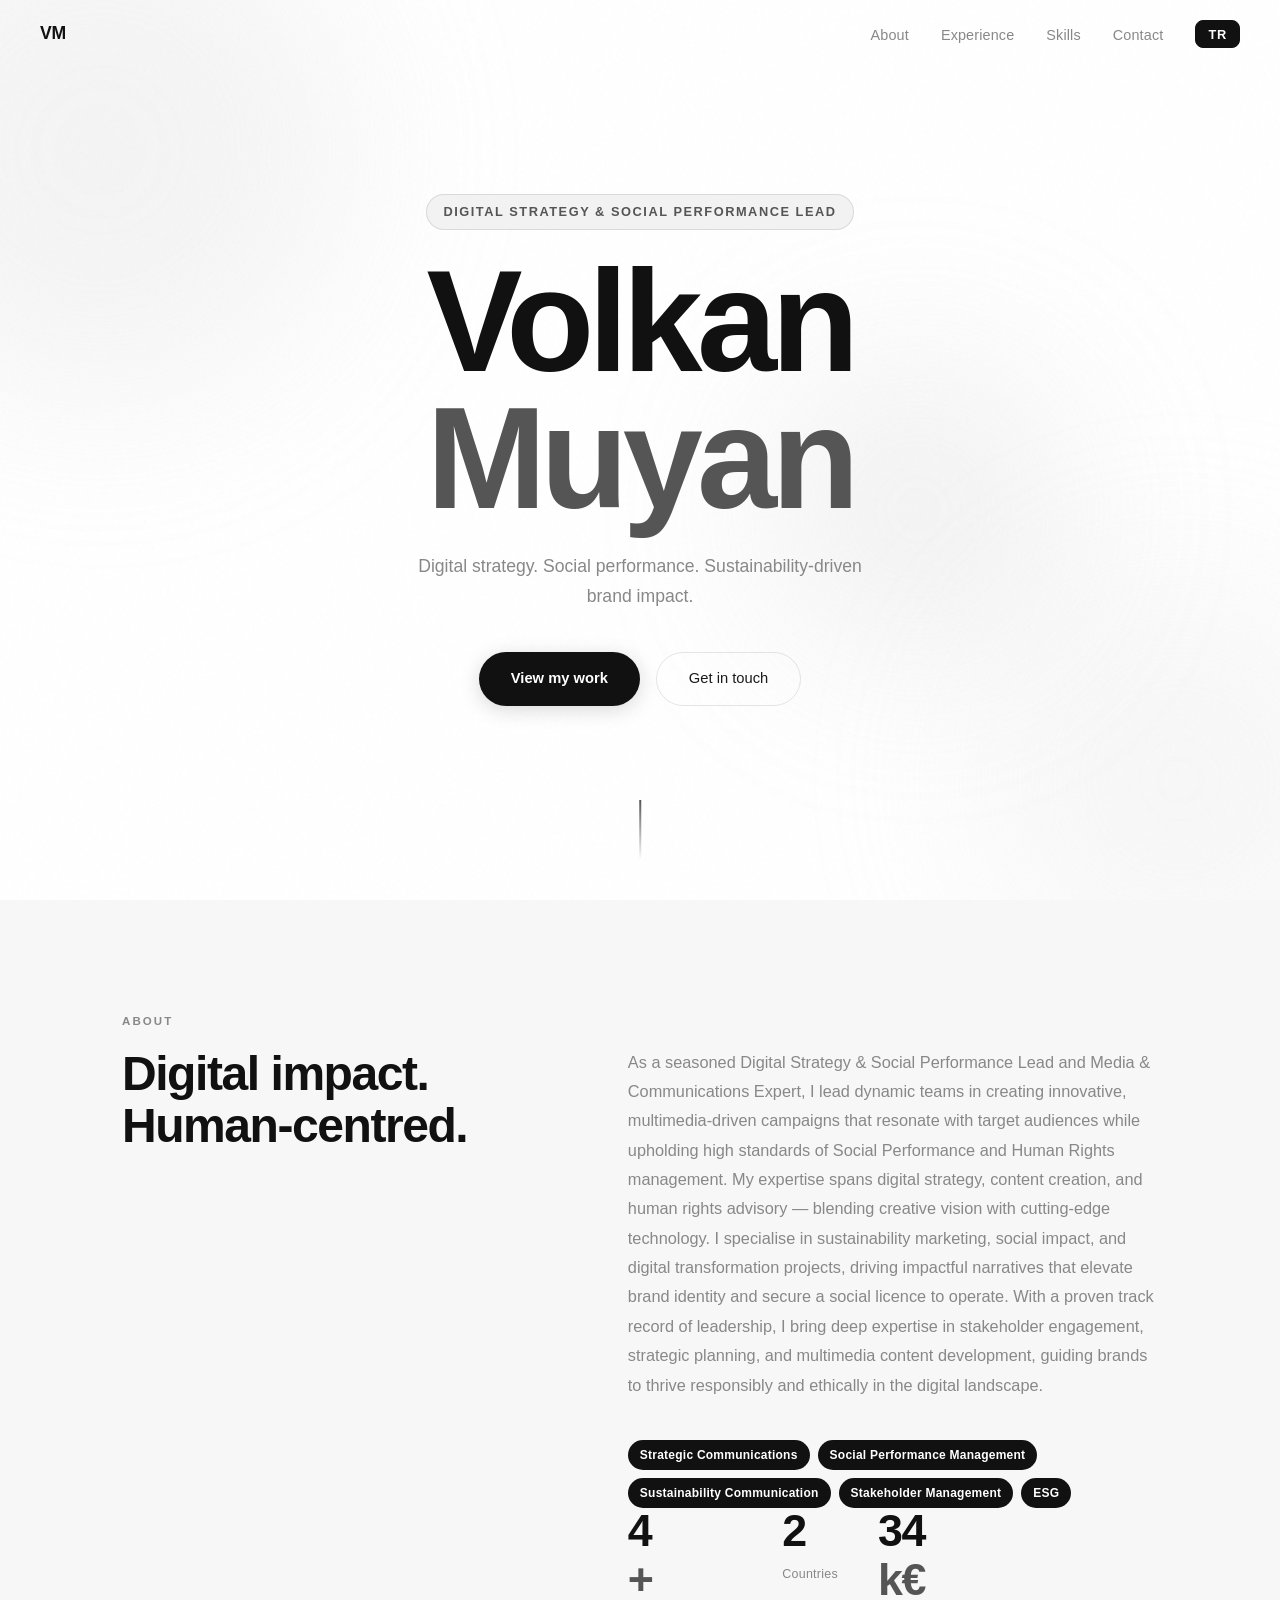
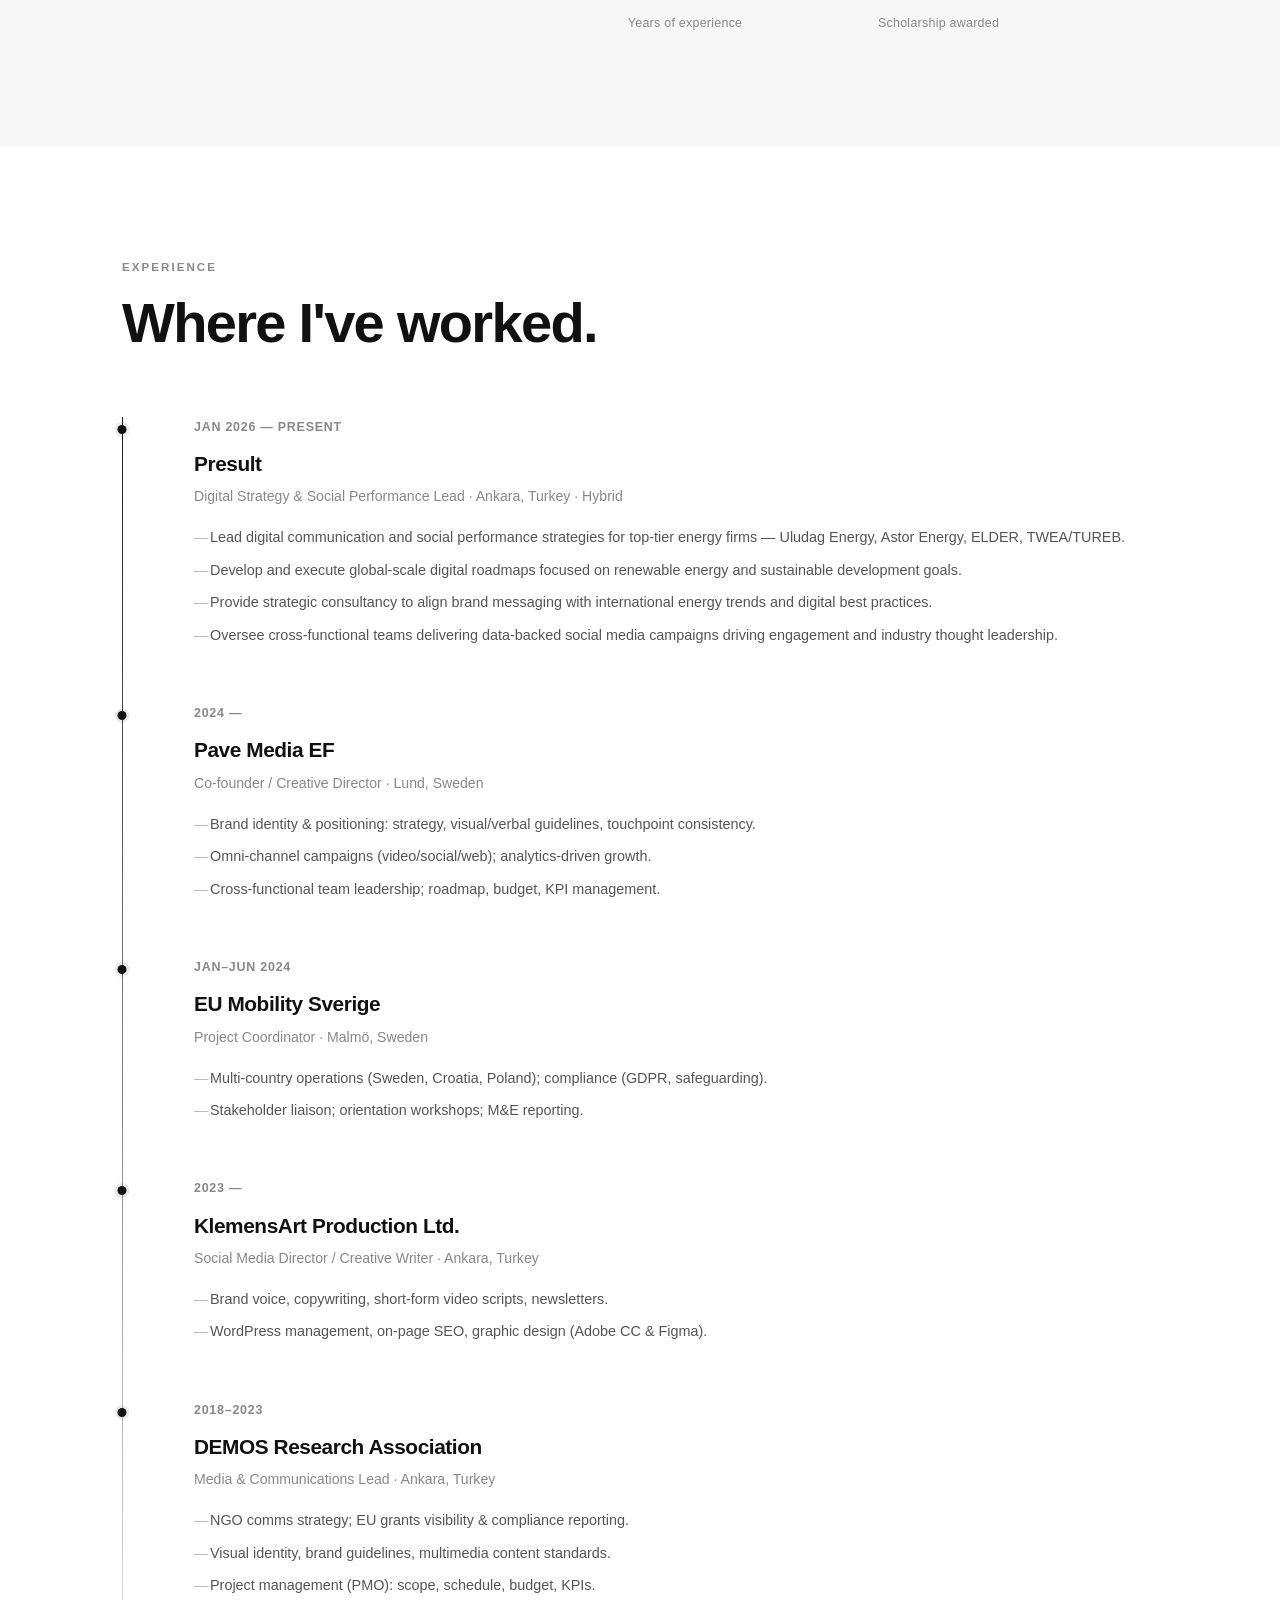
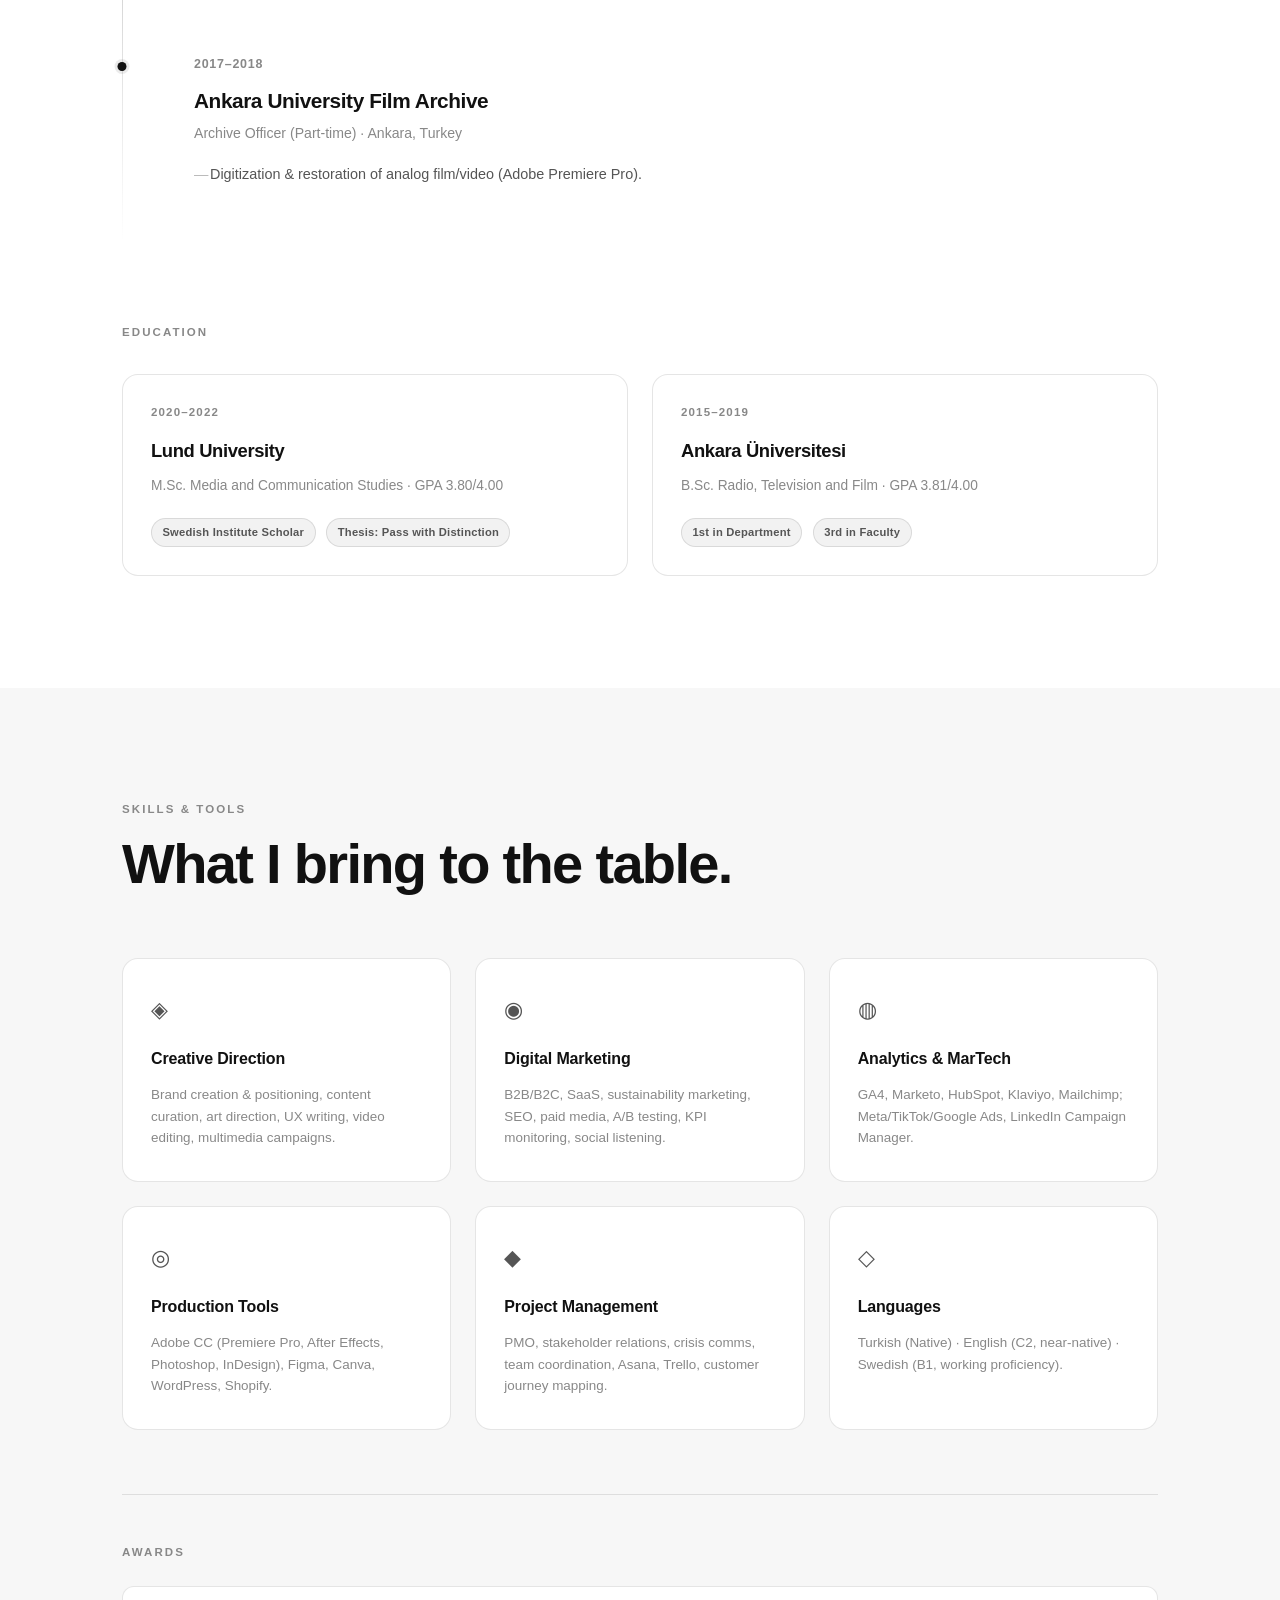
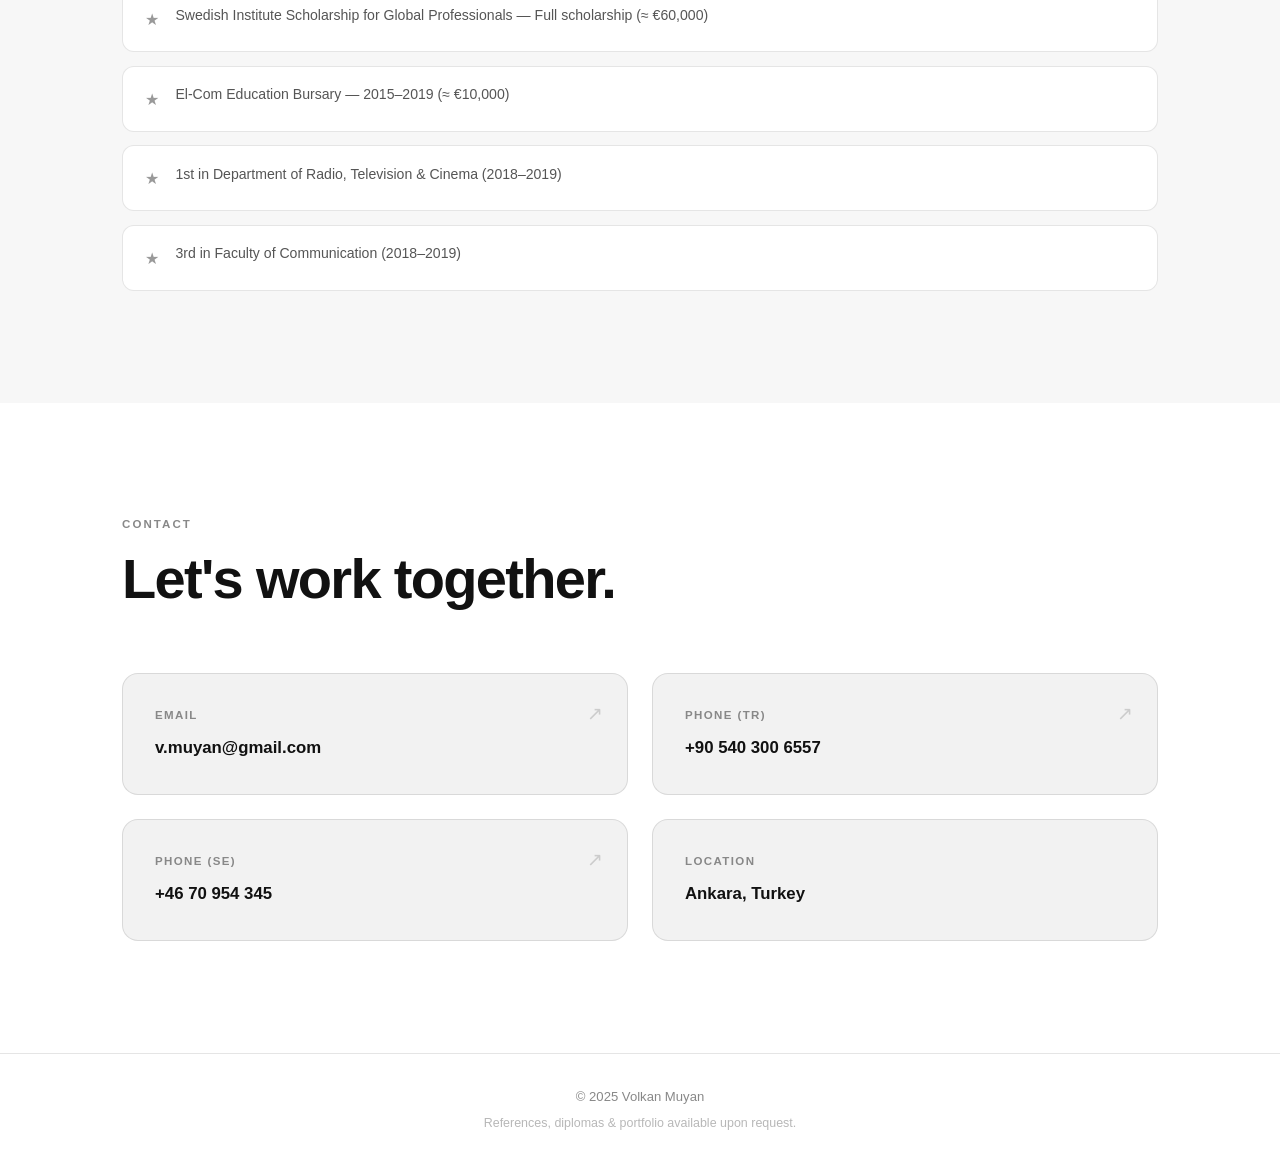
==== index.html @ 416d2aa0 "Initial portfolio" ====
<!DOCTYPE html>
<html lang="en">
<head>
  <meta charset="UTF-8" />
  <meta name="viewport" content="width=device-width, initial-scale=1.0" />
  <title>Volkan Muyan — Digital Strategy & Social Performance Lead</title>
  <link rel="stylesheet" href="style.css" />
</head>
<body>

  <!-- NAV -->
  <nav id="navbar">
    <div class="nav-inner">
      <span class="nav-logo">VM</span>
      <ul class="nav-links">
        <li><a href="#about"   data-en="About"      data-tr="Hakkımda">About</a></li>
        <li><a href="#experience" data-en="Experience" data-tr="Deneyim">Experience</a></li>
        <li><a href="#skills"  data-en="Skills"     data-tr="Yetenekler">Skills</a></li>
        <li><a href="#contact" data-en="Contact"    data-tr="İletişim">Contact</a></li>
      </ul>
      <button class="lang-toggle" id="langToggle">TR</button>
    </div>
  </nav>

  <!-- HERO -->
  <section id="hero">
    <div class="noise"></div>
    <div class="hero-content">
      <p class="hero-tag reveal" data-en="Digital Strategy & Social Performance Lead" data-tr="Dijital Strateji & Sosyal Performans Lideri">Digital Strategy & Social Performance Lead</p>
      <h1 class="hero-name reveal delay-1">Volkan<br /><span>Muyan</span></h1>
      <p class="hero-desc reveal delay-2"
        data-en="Digital strategy. Social performance. Sustainability-driven brand impact."
        data-tr="Dijital strateji. Sosyal performans. Sürdürülebilirlik odaklı marka etkisi.">
        Digital strategy. Social performance. Sustainability-driven brand impact.
      </p>
      <div class="hero-cta reveal delay-3">
        <a href="#experience" class="btn-primary" data-en="View my work" data-tr="Çalışmalarım">View my work</a>
        <a href="#contact" class="btn-ghost" data-en="Get in touch" data-tr="İletişime geç">Get in touch</a>
      </div>
    </div>
    <div class="hero-scroll">
      <span></span>
    </div>
    <div class="orb orb-1"></div>
    <div class="orb orb-2"></div>
    <div class="orb orb-3"></div>
  </section>

  <!-- ABOUT -->
  <section id="about">
    <div class="container">
      <div class="section-label reveal" data-en="About" data-tr="Hakkımda">About</div>
      <div class="about-grid">
        <div class="about-text reveal delay-1">
          <h2 data-en="Digital impact.<br/>Human-centred." data-tr="Dijital etki.<br/>İnsan odaklı.">
            Digital impact.<br/>Human-centred.
          </h2>
        </div>
        <div class="about-body reveal delay-2">
          <p data-en="As a seasoned Digital Strategy & Social Performance Lead and Media & Communications Expert, I lead dynamic teams in creating innovative, multimedia-driven campaigns that resonate with target audiences while upholding high standards of Social Performance and Human Rights management. My expertise spans digital strategy, content creation, and human rights advisory — blending creative vision with cutting-edge technology. I specialise in sustainability marketing, social impact, and digital transformation projects, driving impactful narratives that elevate brand identity and secure a social licence to operate. With a proven track record of leadership, I bring deep expertise in stakeholder engagement, strategic planning, and multimedia content development, guiding brands to thrive responsibly and ethically in the digital landscape."
             data-tr="Deneyimli bir Dijital Strateji & Sosyal Performans Lideri ve Medya & İletişim Uzmanı olarak, hedef kitlelerde yankı uyandıran, Sosyal Performans ve İnsan Hakları yönetiminde yüksek standartları gözeten yenilikçi multimedya kampanyaları oluşturmak için dinamik ekiplere liderlik ediyorum. Uzmanlığım; dijital strateji, içerik üretimi ve insan hakları danışmanlığını kapsıyor — yaratıcı vizyonu ileri teknolojiyle harmanlıyorum. Sürdürülebilirlik pazarlaması, sosyal etki ve dijital dönüşüm projelerinde uzmanlaşarak marka kimliğini yükselten ve sosyal lisansı güvence altına alan etkili anlatılar kuruyorum.">
            As a seasoned Digital Strategy & Social Performance Lead and Media & Communications Expert, I lead dynamic teams in creating innovative, multimedia-driven campaigns that resonate with target audiences while upholding high standards of Social Performance and Human Rights management. My expertise spans digital strategy, content creation, and human rights advisory — blending creative vision with cutting-edge technology. I specialise in sustainability marketing, social impact, and digital transformation projects, driving impactful narratives that elevate brand identity and secure a social licence to operate. With a proven track record of leadership, I bring deep expertise in stakeholder engagement, strategic planning, and multimedia content development, guiding brands to thrive responsibly and ethically in the digital landscape.
          </p>
          <div class="top-skills reveal">
            <span class="skill-tag" data-en="Strategic Communications" data-tr="Stratejik İletişim">Strategic Communications</span>
            <span class="skill-tag" data-en="Social Performance Management" data-tr="Sosyal Performans Yönetimi">Social Performance Management</span>
            <span class="skill-tag" data-en="Sustainability Communication" data-tr="Sürdürülebilirlik İletişimi">Sustainability Communication</span>
            <span class="skill-tag" data-en="Stakeholder Management" data-tr="Paydaş Yönetimi">Stakeholder Management</span>
            <span class="skill-tag">ESG</span>
          </div>
          <div class="about-stats">
            <div class="stat">
              <span class="stat-num" data-target="8">0</span><span>+</span>
              <p data-en="Years of experience" data-tr="Yıl deneyim">Years of experience</p>
            </div>
            <div class="stat">
              <span class="stat-num" data-target="4">0</span>
              <p data-en="Countries" data-tr="Ülke">Countries</p>
            </div>
            <div class="stat">
              <span class="stat-num" data-target="60">0</span><span>k€</span>
              <p data-en="Scholarship awarded" data-tr="Burs kazanıldı">Scholarship awarded</p>
            </div>
          </div>
        </div>
      </div>
    </div>
  </section>

  <!-- EXPERIENCE -->
  <section id="experience">
    <div class="container">
      <div class="section-label reveal" data-en="Experience" data-tr="Deneyim">Experience</div>
      <h2 class="section-title reveal delay-1" data-en="Where I've worked." data-tr="Çalıştığım yerler.">Where I've worked.</h2>

      <div class="timeline">

        <div class="timeline-item reveal">
          <div class="timeline-dot"></div>
          <div class="timeline-date" data-en="Jan 2026 — Present" data-tr="Oca 2026 — Günümüz">Jan 2026 — Present</div>
          <div class="timeline-body">
            <h3>Presult</h3>
            <p class="role" data-en="Digital Strategy & Social Performance Lead · Ankara, Turkey · Hybrid" data-tr="Dijital Strateji & Sosyal Performans Lideri · Ankara, Türkiye · Hibrit">Digital Strategy & Social Performance Lead · Ankara, Turkey · Hybrid</p>
            <ul>
              <li data-en="Lead digital communication and social performance strategies for top-tier energy firms — Uludag Energy, Astor Energy, ELDER, TWEA/TUREB." data-tr="Uludag Energy, Astor Energy, ELDER, TWEA/TUREB gibi önde gelen enerji firmalarına dijital iletişim ve sosyal performans stratejileri liderliği.">Lead digital communication and social performance strategies for top-tier energy firms — Uludag Energy, Astor Energy, ELDER, TWEA/TUREB.</li>
              <li data-en="Develop and execute global-scale digital roadmaps focused on renewable energy and sustainable development goals." data-tr="Yenilenebilir enerji ve sürdürülebilir kalkınma hedeflerine odaklanan küresel ölçekli dijital yol haritaları geliştirme ve uygulama.">Develop and execute global-scale digital roadmaps focused on renewable energy and sustainable development goals.</li>
              <li data-en="Provide strategic consultancy to align brand messaging with international energy trends and digital best practices." data-tr="Marka mesajlarını uluslararası enerji trendleri ve dijital en iyi uygulamalarla uyumlu hale getirme konusunda stratejik danışmanlık.">Provide strategic consultancy to align brand messaging with international energy trends and digital best practices.</li>
              <li data-en="Oversee cross-functional teams delivering data-backed social media campaigns driving engagement and industry thought leadership." data-tr="Etkileşimi ve sektör düşünce liderliğini artıran veriye dayalı sosyal medya kampanyaları sunan çok disiplinli ekipleri yönetme.">Oversee cross-functional teams delivering data-backed social media campaigns driving engagement and industry thought leadership.</li>
            </ul>
          </div>
        </div>

        <div class="timeline-item reveal delay-1">
          <div class="timeline-dot"></div>
          <div class="timeline-date">2024 —</div>
          <div class="timeline-body">
            <h3>Pave Media EF</h3>
            <p class="role" data-en="Co-founder / Creative Director · Lund, Sweden" data-tr="Kurucu Ortak / Kreatif Direktör · Lund, İsveç">Co-founder / Creative Director · Lund, Sweden</p>
            <ul>
              <li data-en="Brand identity & positioning: strategy, visual/verbal guidelines, touchpoint consistency." data-tr="Marka kimliği ve konumlandırma: strateji, görsel/sözel kılavuzlar, tutarlılık.">Brand identity & positioning: strategy, visual/verbal guidelines, touchpoint consistency.</li>
              <li data-en="Omni-channel campaigns (video/social/web); analytics-driven growth." data-tr="Çok kanallı kampanyalar (video/sosyal/web); analitiğe dayalı büyüme.">Omni-channel campaigns (video/social/web); analytics-driven growth.</li>
              <li data-en="Cross-functional team leadership; roadmap, budget, KPI management." data-tr="Çok disiplinli ekip liderliği; yol haritası, bütçe, KPI yönetimi.">Cross-functional team leadership; roadmap, budget, KPI management.</li>
            </ul>
          </div>
        </div>

        <div class="timeline-item reveal delay-1">
          <div class="timeline-dot"></div>
          <div class="timeline-date">Jan–Jun 2024</div>
          <div class="timeline-body">
            <h3>EU Mobility Sverige</h3>
            <p class="role" data-en="Project Coordinator · Malmö, Sweden" data-tr="Proje Koordinatörü · Malmö, İsveç">Project Coordinator · Malmö, Sweden</p>
            <ul>
              <li data-en="Multi-country operations (Sweden, Croatia, Poland); compliance (GDPR, safeguarding)." data-tr="Çok ülkeli operasyonlar (İsveç, Hırvatistan, Polonya); GDPR uyumu.">Multi-country operations (Sweden, Croatia, Poland); compliance (GDPR, safeguarding).</li>
              <li data-en="Stakeholder liaison; orientation workshops; M&E reporting." data-tr="Paydaş koordinasyonu; oryantasyon atölyeleri; izleme & değerlendirme raporlaması.">Stakeholder liaison; orientation workshops; M&E reporting.</li>
            </ul>
          </div>
        </div>

        <div class="timeline-item reveal delay-2">
          <div class="timeline-dot"></div>
          <div class="timeline-date">2023 —</div>
          <div class="timeline-body">
            <h3>KlemensArt Production Ltd.</h3>
            <p class="role" data-en="Social Media Director / Creative Writer · Ankara, Turkey" data-tr="Sosyal Medya Direktörü / Kreatif Yazar · Ankara, Türkiye">Social Media Director / Creative Writer · Ankara, Turkey</p>
            <ul>
              <li data-en="Brand voice, copywriting, short-form video scripts, newsletters." data-tr="Marka sesi, metin yazarlığı, kısa video senaryoları, bültenler.">Brand voice, copywriting, short-form video scripts, newsletters.</li>
              <li data-en="WordPress management, on-page SEO, graphic design (Adobe CC & Figma)." data-tr="WordPress yönetimi, sayfa içi SEO, grafik tasarım (Adobe CC & Figma).">WordPress management, on-page SEO, graphic design (Adobe CC & Figma).</li>
            </ul>
          </div>
        </div>

        <div class="timeline-item reveal delay-3">
          <div class="timeline-dot"></div>
          <div class="timeline-date">2018–2023</div>
          <div class="timeline-body">
            <h3>DEMOS Research Association</h3>
            <p class="role" data-en="Media & Communications Lead · Ankara, Turkey" data-tr="Medya & İletişim Sorumlusu · Ankara, Türkiye">Media & Communications Lead · Ankara, Turkey</p>
            <ul>
              <li data-en="NGO comms strategy; EU grants visibility & compliance reporting." data-tr="STK iletişim stratejisi; AB hibeleri görünürlüğü ve uyum raporlaması.">NGO comms strategy; EU grants visibility & compliance reporting.</li>
              <li data-en="Visual identity, brand guidelines, multimedia content standards." data-tr="Görsel kimlik, marka kılavuzları, multimedya içerik standartları.">Visual identity, brand guidelines, multimedia content standards.</li>
              <li data-en="Project management (PMO): scope, schedule, budget, KPIs." data-tr="Proje yönetimi (PMO): kapsam, takvim, bütçe, KPI'lar.">Project management (PMO): scope, schedule, budget, KPIs.</li>
            </ul>
          </div>
        </div>

        <div class="timeline-item reveal delay-4">
          <div class="timeline-dot"></div>
          <div class="timeline-date">2017–2018</div>
          <div class="timeline-body">
            <h3>Ankara University Film Archive</h3>
            <p class="role" data-en="Archive Officer (Part-time) · Ankara, Turkey" data-tr="Arşiv Görevlisi (Yarı zamanlı) · Ankara, Türkiye">Archive Officer (Part-time) · Ankara, Turkey</p>
            <ul>
              <li data-en="Digitization & restoration of analog film/video (Adobe Premiere Pro)." data-tr="Analog film/video dijitalleştirme ve restorasyon (Adobe Premiere Pro).">Digitization & restoration of analog film/video (Adobe Premiere Pro).</li>
            </ul>
          </div>
        </div>

      </div>

      <!-- Education inline -->
      <div class="edu-grid">
        <div class="section-label reveal" style="margin-bottom:2rem;" data-en="Education" data-tr="Eğitim">Education</div>
        <div class="edu-cards">
          <div class="edu-card reveal">
            <span class="edu-year">2020–2022</span>
            <h3>Lund University</h3>
            <p data-en="M.Sc. Media and Communication Studies · GPA 3.80/4.00" data-tr="Y.L. Medya ve İletişim Çalışmaları · GPA 3.80/4.00">M.Sc. Media and Communication Studies · GPA 3.80/4.00</p>
            <span class="badge" data-en="Swedish Institute Scholar" data-tr="İsveç Enstitüsü Bursiyer">Swedish Institute Scholar</span>
            <span class="badge" data-en="Thesis: Pass with Distinction" data-tr="Tez: Pekiyi">Thesis: Pass with Distinction</span>
          </div>
          <div class="edu-card reveal delay-1">
            <span class="edu-year">2015–2019</span>
            <h3>Ankara Üniversitesi</h3>
            <p data-en="B.Sc. Radio, Television and Film · GPA 3.81/4.00" data-tr="L. Radyo, Televizyon ve Sinema · GPA 3.81/4.00">B.Sc. Radio, Television and Film · GPA 3.81/4.00</p>
            <span class="badge" data-en="1st in Department" data-tr="Bölüm Birincisi">1st in Department</span>
            <span class="badge" data-en="3rd in Faculty" data-tr="Fakülte Üçüncüsü">3rd in Faculty</span>
          </div>
        </div>
      </div>

    </div>
  </section>

  <!-- SKILLS -->
  <section id="skills">
    <div class="container">
      <div class="section-label reveal" data-en="Skills & Tools" data-tr="Yetenekler & Araçlar">Skills & Tools</div>
      <h2 class="section-title reveal delay-1" data-en="What I bring to the table." data-tr="Masaya getirdiklerim.">What I bring to the table.</h2>

      <div class="skills-grid">

        <div class="skill-card reveal">
          <div class="skill-icon">◈</div>
          <h4 data-en="Creative Direction" data-tr="Kreatif Yönetim">Creative Direction</h4>
          <p data-en="Brand creation & positioning, content curation, art direction, UX writing, video editing, multimedia campaigns." data-tr="Marka yaratma & konumlandırma, içerik kürasyon, sanat yönetimi, UX yazarlığı, video düzenleme.">Brand creation & positioning, content curation, art direction, UX writing, video editing, multimedia campaigns.</p>
        </div>

        <div class="skill-card reveal delay-1">
          <div class="skill-icon">◉</div>
          <h4 data-en="Digital Marketing" data-tr="Dijital Pazarlama">Digital Marketing</h4>
          <p data-en="B2B/B2C, SaaS, sustainability marketing, SEO, paid media, A/B testing, KPI monitoring, social listening." data-tr="B2B/B2C, SaaS, sürdürülebilirlik pazarlaması, SEO, ücretli medya, A/B testi, KPI izleme.">B2B/B2C, SaaS, sustainability marketing, SEO, paid media, A/B testing, KPI monitoring, social listening.</p>
        </div>

        <div class="skill-card reveal delay-2">
          <div class="skill-icon">◍</div>
          <h4 data-en="Analytics & MarTech" data-tr="Analitik & MarTech">Analytics & MarTech</h4>
          <p data-en="GA4, Marketo, HubSpot, Klaviyo, Mailchimp; Meta/TikTok/Google Ads, LinkedIn Campaign Manager." data-tr="GA4, Marketo, HubSpot, Klaviyo, Mailchimp; Meta/TikTok/Google Ads, LinkedIn Campaign Manager.">GA4, Marketo, HubSpot, Klaviyo, Mailchimp; Meta/TikTok/Google Ads, LinkedIn Campaign Manager.</p>
        </div>

        <div class="skill-card reveal delay-3">
          <div class="skill-icon">◎</div>
          <h4 data-en="Production Tools" data-tr="Üretim Araçları">Production Tools</h4>
          <p data-en="Adobe CC (Premiere Pro, After Effects, Photoshop, InDesign), Figma, Canva, WordPress, Shopify." data-tr="Adobe CC (Premiere Pro, After Effects, Photoshop, InDesign), Figma, Canva, WordPress, Shopify.">Adobe CC (Premiere Pro, After Effects, Photoshop, InDesign), Figma, Canva, WordPress, Shopify.</p>
        </div>

        <div class="skill-card reveal">
          <div class="skill-icon">◆</div>
          <h4 data-en="Project Management" data-tr="Proje Yönetimi">Project Management</h4>
          <p data-en="PMO, stakeholder relations, crisis comms, team coordination, Asana, Trello, customer journey mapping." data-tr="PMO, paydaş ilişkileri, kriz iletişimi, ekip koordinasyonu, Asana, Trello, müşteri yolculuğu.">PMO, stakeholder relations, crisis comms, team coordination, Asana, Trello, customer journey mapping.</p>
        </div>

        <div class="skill-card reveal delay-1">
          <div class="skill-icon">◇</div>
          <h4 data-en="Languages" data-tr="Diller">Languages</h4>
          <p data-en="Turkish (Native) · English (C2, near-native) · Swedish (B1, working proficiency)." data-tr="Türkçe (Anadil) · İngilizce (C2, neredeyse anadil) · İsveççe (B1, çalışma düzeyi).">Turkish (Native) · English (C2, near-native) · Swedish (B1, working proficiency).</p>
        </div>

      </div>

      <!-- Awards -->
      <div class="awards reveal">
        <div class="section-label" data-en="Awards" data-tr="Ödüller">Awards</div>
        <div class="award-list">
          <div class="award-item">
            <span class="award-icon">★</span>
            <p data-en="Swedish Institute Scholarship for Global Professionals — Full scholarship (≈ €60,000)" data-tr="İsveç Enstitüsü Global Profesyoneller Bursu — Tam burs (≈ €60.000)">Swedish Institute Scholarship for Global Professionals — Full scholarship (≈ €60,000)</p>
          </div>
          <div class="award-item">
            <span class="award-icon">★</span>
            <p data-en="El-Com Education Bursary — 2015–2019 (≈ €10,000)" data-tr="El-Com Eğitim Bursu — 2015–2019 (≈ €10.000)">El-Com Education Bursary — 2015–2019 (≈ €10,000)</p>
          </div>
          <div class="award-item">
            <span class="award-icon">★</span>
            <p data-en="1st in Department of Radio, Television & Cinema (2018–2019)" data-tr="Radyo, Televizyon ve Sinema Bölümü Birincisi (2018–2019)">1st in Department of Radio, Television & Cinema (2018–2019)</p>
          </div>
          <div class="award-item">
            <span class="award-icon">★</span>
            <p data-en="3rd in Faculty of Communication (2018–2019)" data-tr="İletişim Fakültesi Üçüncüsü (2018–2019)">3rd in Faculty of Communication (2018–2019)</p>
          </div>
        </div>
      </div>

    </div>
  </section>

  <!-- CONTACT -->
  <section id="contact">
    <div class="container">
      <div class="section-label reveal" data-en="Contact" data-tr="İletişim">Contact</div>
      <h2 class="section-title reveal delay-1" data-en="Let's work together." data-tr="Birlikte çalışalım.">Let's work together.</h2>
      <div class="contact-grid reveal delay-2">
        <a href="mailto:v.muyan@gmail.com" class="contact-card">
          <span class="contact-label" data-en="Email" data-tr="E-posta">Email</span>
          <span class="contact-value">v.muyan@gmail.com</span>
          <span class="contact-arrow">↗</span>
        </a>
        <a href="tel:+905403006557" class="contact-card">
          <span class="contact-label" data-en="Phone (TR)" data-tr="Telefon (TR)">Phone (TR)</span>
          <span class="contact-value">+90 540 300 6557</span>
          <span class="contact-arrow">↗</span>
        </a>
        <a href="tel:+4670954345" class="contact-card">
          <span class="contact-label" data-en="Phone (SE)" data-tr="Telefon (SE)">Phone (SE)</span>
          <span class="contact-value">+46 70 954 345</span>
          <span class="contact-arrow">↗</span>
        </a>
        <div class="contact-card no-link">
          <span class="contact-label" data-en="Location" data-tr="Konum">Location</span>
          <span class="contact-value" data-en="Ankara, Turkey" data-tr="Ankara, Türkiye">Ankara, Turkey</span>
        </div>
      </div>
    </div>
  </section>

  <!-- FOOTER -->
  <footer>
    <p>© 2025 Volkan Muyan</p>
    <p class="footer-note" data-en="References, diplomas & portfolio available upon request." data-tr="Referanslar, diplomalar ve portfolyo talep üzerine sunulabilir.">References, diplomas & portfolio available upon request.</p>
  </footer>

  <script src="script.js"></script>
</body>
</html>
---- style.css ----
/* ===========================
   RESET & VARIABLES
=========================== */
*, *::before, *::after { box-sizing: border-box; margin: 0; padding: 0; }

:root {
  --bg:       #ffffff;
  --bg2:      #f7f7f7;
  --bg3:      #f0f0f0;
  --surface:  #f2f2f2;
  --border:   rgba(0,0,0,0.10);
  --accent:   #1a1a1a;
  --accent2:  #555555;
  --text:     #1a1a1a;
  --muted:    #888888;
  --dark:     #111111;
  --radius:   16px;
  --font:     'Helvetica Neue', Helvetica, Arial, sans-serif;
}

html { scroll-behavior: smooth; }

body {
  background: var(--bg);
  color: var(--text);
  font-family: var(--font);
  font-size: 16px;
  line-height: 1.7;
  overflow-x: hidden;
}

a { color: inherit; text-decoration: none; }
ul { list-style: none; }

/* ===========================
   NOISE TEXTURE
=========================== */
.noise {
  position: absolute; inset: 0;
  background-image: url("data:image/svg+xml,%3Csvg viewBox='0 0 256 256' xmlns='http://www.w3.org/2000/svg'%3E%3Cfilter id='noise'%3E%3CfeTurbulence type='fractalNoise' baseFrequency='0.9' numOctaves='4' stitchTiles='stitch'/%3E%3C/filter%3E%3Crect width='100%25' height='100%25' filter='url(%23noise)' opacity='0.025'/%3E%3C/svg%3E");
  pointer-events: none; z-index: 1;
}

/* ===========================
   NAVBAR
=========================== */
#navbar {
  position: fixed; top: 0; left: 0; right: 0;
  z-index: 100;
  padding: 1.2rem 2rem;
  transition: background 0.3s, backdrop-filter 0.3s;
}

#navbar.scrolled {
  background: rgba(255,255,255,0.88);
  backdrop-filter: blur(20px);
  border-bottom: 1px solid var(--border);
}

.nav-inner {
  max-width: 1200px;
  margin: 0 auto;
  display: flex;
  align-items: center;
  gap: 2rem;
}

.nav-logo {
  font-family: var(--font);
  font-size: 1.1rem;
  font-weight: 800;
  color: var(--dark);
  letter-spacing: -0.02em;
  margin-right: auto;
}

.nav-links {
  display: flex; gap: 2rem;
}

.nav-links a {
  font-size: 0.9rem;
  font-weight: 500;
  color: var(--muted);
  transition: color 0.2s;
  letter-spacing: 0.01em;
}
.nav-links a:hover { color: var(--dark); }

.lang-toggle {
  background: var(--dark);
  color: #fff;
  border: 1px solid var(--dark);
  border-radius: 8px;
  padding: 0.35rem 0.75rem;
  font-size: 0.8rem;
  font-weight: 700;
  font-family: var(--font);
  cursor: pointer;
  transition: all 0.2s;
  letter-spacing: 0.06em;
}
.lang-toggle:hover {
  background: var(--accent2);
  border-color: var(--accent2);
}

/* ===========================
   HERO
=========================== */
#hero {
  position: relative;
  min-height: 100vh;
  display: flex;
  align-items: center;
  justify-content: center;
  text-align: center;
  overflow: hidden;
  background: var(--bg);
}

.hero-content {
  position: relative;
  z-index: 2;
  max-width: 800px;
  padding: 2rem;
}

.hero-tag {
  display: inline-block;
  font-size: 0.8rem;
  font-weight: 600;
  color: var(--accent2);
  letter-spacing: 0.12em;
  text-transform: uppercase;
  margin-bottom: 1.5rem;
  padding: 0.4rem 1rem;
  border: 1px solid var(--border);
  border-radius: 100px;
  background: var(--surface);
}

.hero-name {
  font-size: clamp(4rem, 12vw, 9rem);
  font-weight: 800;
  line-height: 0.95;
  letter-spacing: -0.04em;
  color: var(--dark);
  margin-bottom: 1.5rem;
}

.hero-name span {
  color: var(--accent2);
}

.hero-desc {
  font-size: 1.1rem;
  color: var(--muted);
  margin-bottom: 2.5rem;
  max-width: 480px;
  margin-left: auto;
  margin-right: auto;
  font-weight: 400;
}

.hero-cta {
  display: flex;
  gap: 1rem;
  justify-content: center;
  flex-wrap: wrap;
}

.btn-primary {
  display: inline-flex;
  align-items: center;
  gap: 0.5rem;
  padding: 0.85rem 2rem;
  background: var(--dark);
  color: #ffffff;
  border-radius: 100px;
  font-weight: 600;
  font-size: 0.92rem;
  font-family: var(--font);
  transition: transform 0.2s, background 0.2s, box-shadow 0.2s;
  box-shadow: 0 4px 20px rgba(0,0,0,0.15);
}
.btn-primary:hover {
  transform: translateY(-2px);
  background: var(--accent2);
  box-shadow: 0 8px 30px rgba(0,0,0,0.2);
}

.btn-ghost {
  display: inline-flex;
  align-items: center;
  padding: 0.85rem 2rem;
  border: 1.5px solid var(--border);
  border-radius: 100px;
  font-weight: 500;
  font-size: 0.92rem;
  font-family: var(--font);
  color: var(--text);
  transition: all 0.2s;
}
.btn-ghost:hover {
  border-color: var(--accent2);
  color: var(--accent2);
  background: var(--surface);
}

/* Scroll indicator */
.hero-scroll {
  position: absolute;
  bottom: 2.5rem;
  left: 50%;
  transform: translateX(-50%);
  z-index: 2;
}
.hero-scroll span {
  display: block;
  width: 1.5px;
  height: 60px;
  background: linear-gradient(to bottom, var(--accent2), transparent);
  margin: 0 auto;
  animation: scrollLine 2s ease-in-out infinite;
}
@keyframes scrollLine {
  0%   { transform: scaleY(0); transform-origin: top; opacity: 0; }
  50%  { transform: scaleY(1); transform-origin: top; opacity: 1; }
  100% { transform: scaleY(0); transform-origin: bottom; opacity: 0; }
}

/* Orbs — subtle grey tones */
.orb {
  position: absolute;
  border-radius: 50%;
  filter: blur(90px);
  opacity: 0.25;
  animation: orbFloat 8s ease-in-out infinite;
}
.orb-1 {
  width: 500px; height: 500px;
  background: #d4d4d4;
  top: -100px; left: -150px;
  animation-delay: 0s;
}
.orb-2 {
  width: 400px; height: 400px;
  background: #e0e0e0;
  bottom: -80px; right: -100px;
  animation-delay: -3s;
}
.orb-3 {
  width: 300px; height: 300px;
  background: #c8c8c8;
  top: 40%; left: 60%;
  animation-delay: -5s;
}
@keyframes orbFloat {
  0%, 100% { transform: translateY(0) scale(1); }
  50%       { transform: translateY(-30px) scale(1.05); }
}

/* ===========================
   SECTIONS
=========================== */
section { padding: 7rem 0; }

.container {
  max-width: 1100px;
  margin: 0 auto;
  padding: 0 2rem;
}

.section-label {
  font-size: 0.72rem;
  font-weight: 700;
  letter-spacing: 0.18em;
  text-transform: uppercase;
  color: var(--muted);
  margin-bottom: 1rem;
}

.section-title {
  font-size: clamp(2.2rem, 5vw, 3.5rem);
  font-weight: 800;
  line-height: 1.05;
  color: var(--dark);
  margin-bottom: 4rem;
  letter-spacing: -0.03em;
}

/* ===========================
   ABOUT
=========================== */
#about { background: var(--bg2); }

.about-grid {
  display: grid;
  grid-template-columns: 1fr 1.2fr;
  gap: 4rem;
  align-items: start;
}

.about-text h2 {
  font-size: clamp(2rem, 4vw, 3rem);
  font-weight: 800;
  line-height: 1.1;
  color: var(--dark);
  letter-spacing: -0.03em;
}

.about-body p {
  color: var(--muted);
  font-size: 1.02rem;
  margin-bottom: 2.5rem;
  line-height: 1.8;
}

.about-stats {
  display: flex;
  gap: 2.5rem;
  flex-wrap: wrap;
}

.stat {
  display: flex;
  flex-direction: column;
  gap: 0.25rem;
}

.stat-num {
  font-size: 2.8rem;
  font-weight: 800;
  color: var(--dark);
  line-height: 1;
  letter-spacing: -0.03em;
}

.stat > span:nth-child(2) {
  font-size: 2.8rem;
  font-weight: 800;
  color: var(--accent2);
  line-height: 1;
  display: inline;
  letter-spacing: -0.03em;
}

.stat p {
  font-size: 0.78rem;
  color: var(--muted);
  margin: 0;
  margin-top: 0.4rem;
  font-weight: 500;
  letter-spacing: 0.02em;
}

/* Top Skills Tags */
.top-skills {
  display: flex;
  flex-wrap: wrap;
  gap: 0.5rem;
  margin-top: 0;
}

.skill-tag {
  display: inline-block;
  font-size: 0.75rem;
  font-weight: 600;
  padding: 0.3rem 0.75rem;
  border-radius: 100px;
  background: var(--dark);
  color: #ffffff;
  letter-spacing: 0.02em;
  transition: background 0.2s;
}

.skill-tag:hover { background: var(--accent2); }

/* ===========================
   TIMELINE
=========================== */
#experience { background: var(--bg); }

.timeline {
  position: relative;
  padding-left: 2rem;
  margin-bottom: 5rem;
}

.timeline::before {
  content: '';
  position: absolute;
  left: 0;
  top: 0; bottom: 0;
  width: 1px;
  background: linear-gradient(to bottom, var(--accent), transparent);
}

.timeline-item {
  position: relative;
  padding-left: 2.5rem;
  padding-bottom: 3.5rem;
}

.timeline-dot {
  position: absolute;
  left: -2rem;
  top: 0.5rem;
  width: 9px; height: 9px;
  border-radius: 50%;
  background: var(--dark);
  box-shadow: 0 0 0 3px rgba(0,0,0,0.08);
  transform: translateX(-50%);
}

.timeline-date {
  font-size: 0.78rem;
  font-weight: 700;
  color: var(--muted);
  letter-spacing: 0.06em;
  text-transform: uppercase;
  margin-bottom: 0.5rem;
}

.timeline-body h3 {
  font-size: 1.3rem;
  font-weight: 800;
  color: var(--dark);
  margin-bottom: 0.25rem;
  letter-spacing: -0.02em;
}

.timeline-body .role {
  font-size: 0.88rem;
  color: var(--muted);
  margin-bottom: 1rem;
  font-weight: 400;
}

.timeline-body ul { display: flex; flex-direction: column; gap: 0.5rem; }

.timeline-body ul li {
  font-size: 0.9rem;
  color: var(--accent2);
  padding-left: 1rem;
  position: relative;
}
.timeline-body ul li::before {
  content: '—';
  position: absolute;
  left: 0;
  color: #bbbbbb;
}

/* Education */
.edu-cards {
  display: grid;
  grid-template-columns: 1fr 1fr;
  gap: 1.5rem;
}

.edu-card {
  background: var(--bg);
  border: 1px solid var(--border);
  border-radius: var(--radius);
  padding: 1.75rem;
  transition: border-color 0.3s, transform 0.3s, box-shadow 0.3s;
}
.edu-card:hover {
  border-color: #aaaaaa;
  transform: translateY(-4px);
  box-shadow: 0 12px 32px rgba(0,0,0,0.08);
}

.edu-year {
  font-size: 0.72rem;
  font-weight: 700;
  color: var(--muted);
  letter-spacing: 0.1em;
  text-transform: uppercase;
  display: block;
  margin-bottom: 0.75rem;
}

.edu-card h3 {
  font-size: 1.15rem;
  font-weight: 800;
  color: var(--dark);
  margin-bottom: 0.5rem;
  letter-spacing: -0.02em;
}

.edu-card p {
  font-size: 0.86rem;
  color: var(--muted);
  margin-bottom: 1rem;
}

.badge {
  display: inline-block;
  font-size: 0.7rem;
  font-weight: 600;
  padding: 0.25rem 0.65rem;
  border-radius: 100px;
  background: var(--surface);
  color: var(--accent2);
  border: 1px solid var(--border);
  margin-right: 0.4rem;
  margin-top: 0.25rem;
  letter-spacing: 0.02em;
}

/* ===========================
   SKILLS
=========================== */
#skills { background: var(--bg2); }

.skills-grid {
  display: grid;
  grid-template-columns: repeat(3, 1fr);
  gap: 1.5rem;
  margin-bottom: 4rem;
}

.skill-card {
  background: var(--bg);
  border: 1px solid var(--border);
  border-radius: var(--radius);
  padding: 2rem 1.75rem;
  transition: all 0.3s;
  position: relative;
  overflow: hidden;
}

.skill-card::before {
  content: '';
  position: absolute;
  inset: 0;
  background: linear-gradient(135deg, rgba(0,0,0,0.02), transparent);
  opacity: 0;
  transition: opacity 0.3s;
}

.skill-card:hover {
  border-color: #aaaaaa;
  transform: translateY(-6px);
  box-shadow: 0 20px 40px rgba(0,0,0,0.08);
}

.skill-card:hover::before { opacity: 1; }

.skill-icon {
  font-size: 1.4rem;
  margin-bottom: 1rem;
  color: var(--accent2);
}

.skill-card h4 {
  font-size: 1rem;
  font-weight: 800;
  color: var(--dark);
  margin-bottom: 0.75rem;
  letter-spacing: -0.01em;
}

.skill-card p {
  font-size: 0.84rem;
  color: var(--muted);
  line-height: 1.6;
}

/* Awards */
.awards { border-top: 1px solid var(--border); padding-top: 3rem; }

.award-list {
  display: flex;
  flex-direction: column;
  gap: 0.85rem;
  margin-top: 1.5rem;
}

.award-item {
  display: flex;
  align-items: flex-start;
  gap: 1rem;
  padding: 1.1rem 1.4rem;
  background: var(--bg);
  border: 1px solid var(--border);
  border-radius: 12px;
  transition: border-color 0.2s, box-shadow 0.2s;
}

.award-item:hover {
  border-color: #aaaaaa;
  box-shadow: 0 4px 16px rgba(0,0,0,0.06);
}

.award-icon {
  color: #999999;
  font-size: 1rem;
  margin-top: 0.1rem;
  flex-shrink: 0;
}

.award-item p {
  font-size: 0.88rem;
  color: var(--accent2);
  line-height: 1.5;
}

/* ===========================
   CONTACT
=========================== */
#contact { background: var(--bg); }

.contact-grid {
  display: grid;
  grid-template-columns: repeat(2, 1fr);
  gap: 1.5rem;
}

.contact-card {
  display: flex;
  flex-direction: column;
  gap: 0.5rem;
  padding: 2rem;
  background: var(--surface);
  border: 1px solid var(--border);
  border-radius: var(--radius);
  transition: all 0.3s;
  position: relative;
  cursor: pointer;
}

.contact-card:not(.no-link):hover {
  border-color: #aaaaaa;
  transform: translateY(-4px);
  box-shadow: 0 16px 40px rgba(0,0,0,0.08);
}

.contact-label {
  font-size: 0.72rem;
  font-weight: 700;
  color: var(--muted);
  text-transform: uppercase;
  letter-spacing: 0.12em;
}

.contact-value {
  font-size: 1.05rem;
  font-weight: 600;
  color: var(--dark);
}

.contact-arrow {
  position: absolute;
  top: 1.5rem; right: 1.5rem;
  font-size: 1.2rem;
  color: #cccccc;
  transition: color 0.2s, transform 0.2s;
}

.contact-card:hover .contact-arrow {
  color: var(--accent2);
  transform: translate(2px, -2px);
}

/* ===========================
   FOOTER
=========================== */
footer {
  padding: 2rem;
  text-align: center;
  border-top: 1px solid var(--border);
  color: var(--muted);
  font-size: 0.82rem;
}

.footer-note { margin-top: 0.3rem; font-size: 0.78rem; opacity: 0.6; }

/* ===========================
   REVEAL ANIMATIONS
=========================== */
.reveal {
  opacity: 0;
  transform: translateY(28px);
  transition: opacity 0.7s ease, transform 0.7s ease;
}

.reveal.visible {
  opacity: 1;
  transform: translateY(0);
}

.delay-1 { transition-delay: 0.1s; }
.delay-2 { transition-delay: 0.2s; }
.delay-3 { transition-delay: 0.3s; }
.delay-4 { transition-delay: 0.4s; }

/* ===========================
   RESPONSIVE
=========================== */
@media (max-width: 768px) {
  .nav-links { display: none; }
  .about-grid { grid-template-columns: 1fr; gap: 2rem; }
  .skills-grid { grid-template-columns: 1fr; }
  .edu-cards { grid-template-columns: 1fr; }
  .contact-grid { grid-template-columns: 1fr; }
  .hero-name { font-size: clamp(3rem, 18vw, 5rem); }
  .timeline { padding-left: 1rem; }
  .timeline-item { padding-left: 1.5rem; }
  .timeline-dot { left: -1rem; }
}

@media (max-width: 480px) {
  .about-stats { gap: 1.5rem; }
  .hero-cta { flex-direction: column; align-items: center; }
}
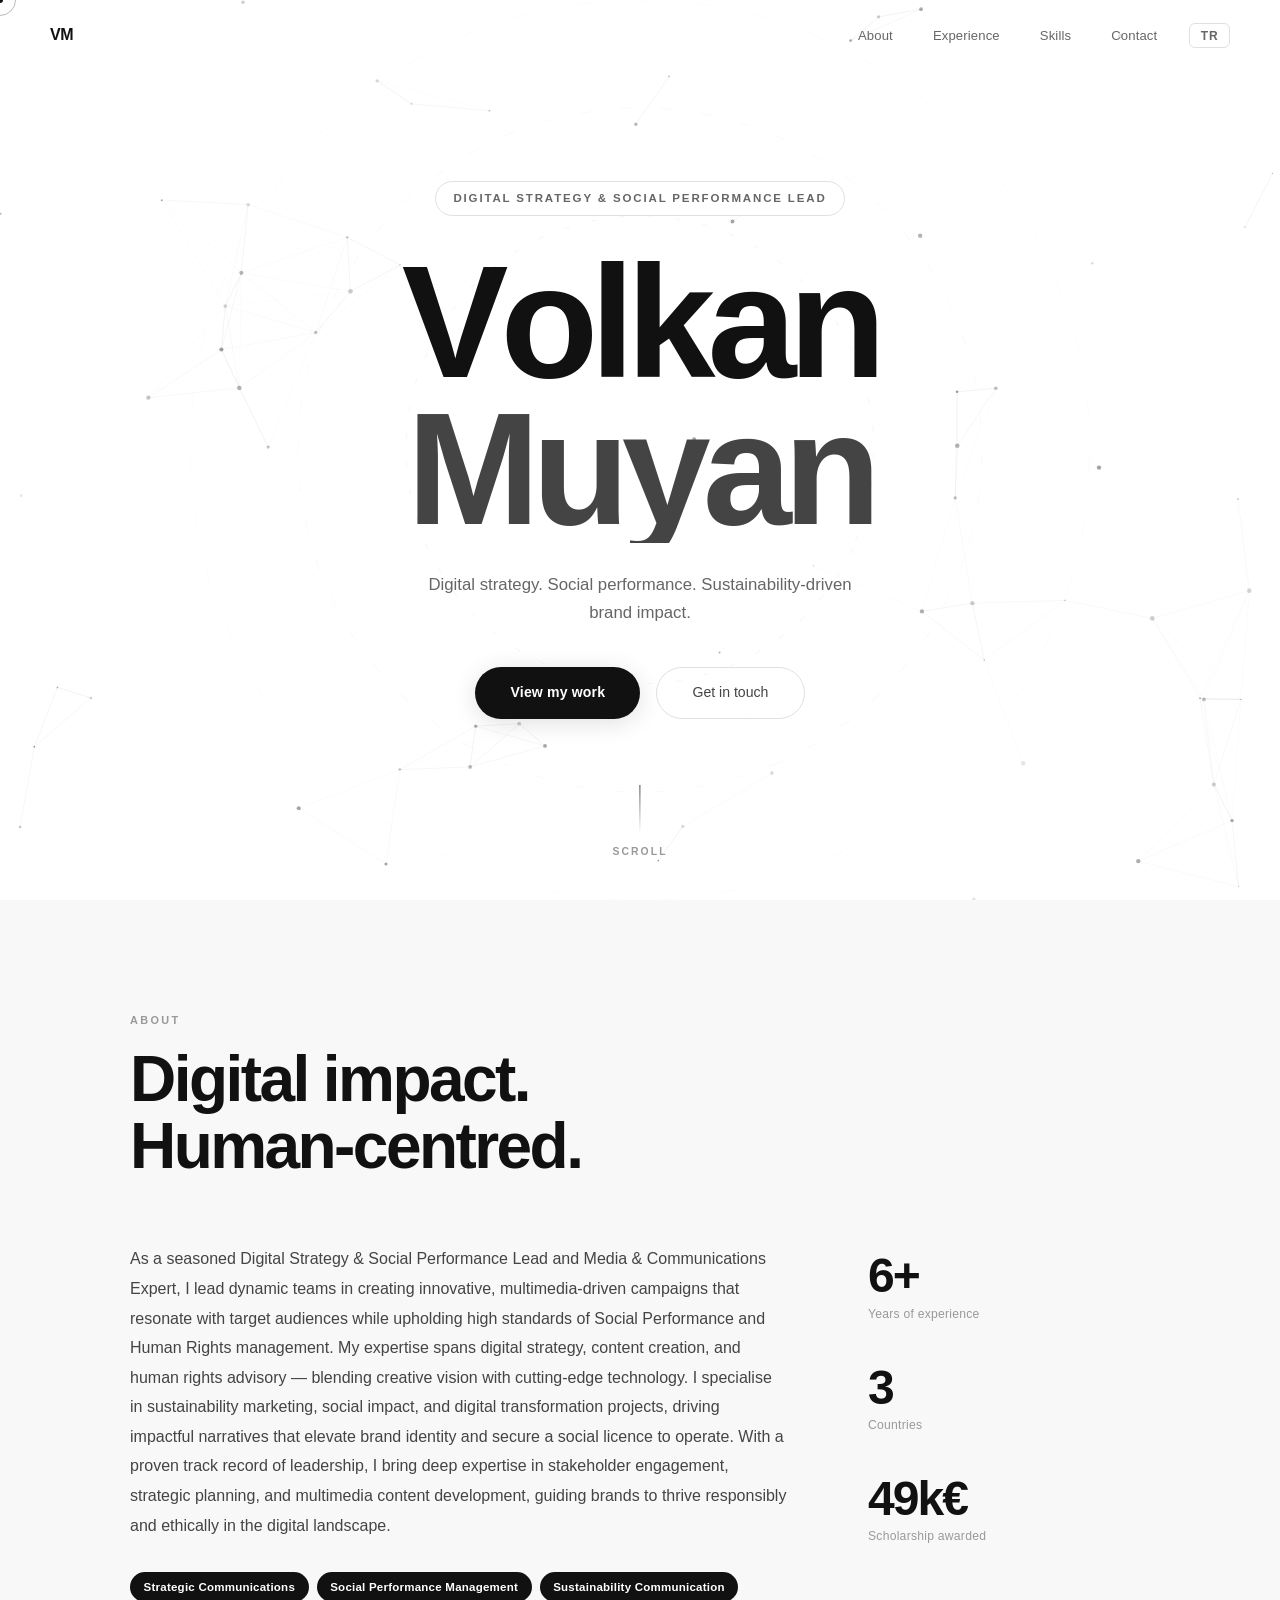
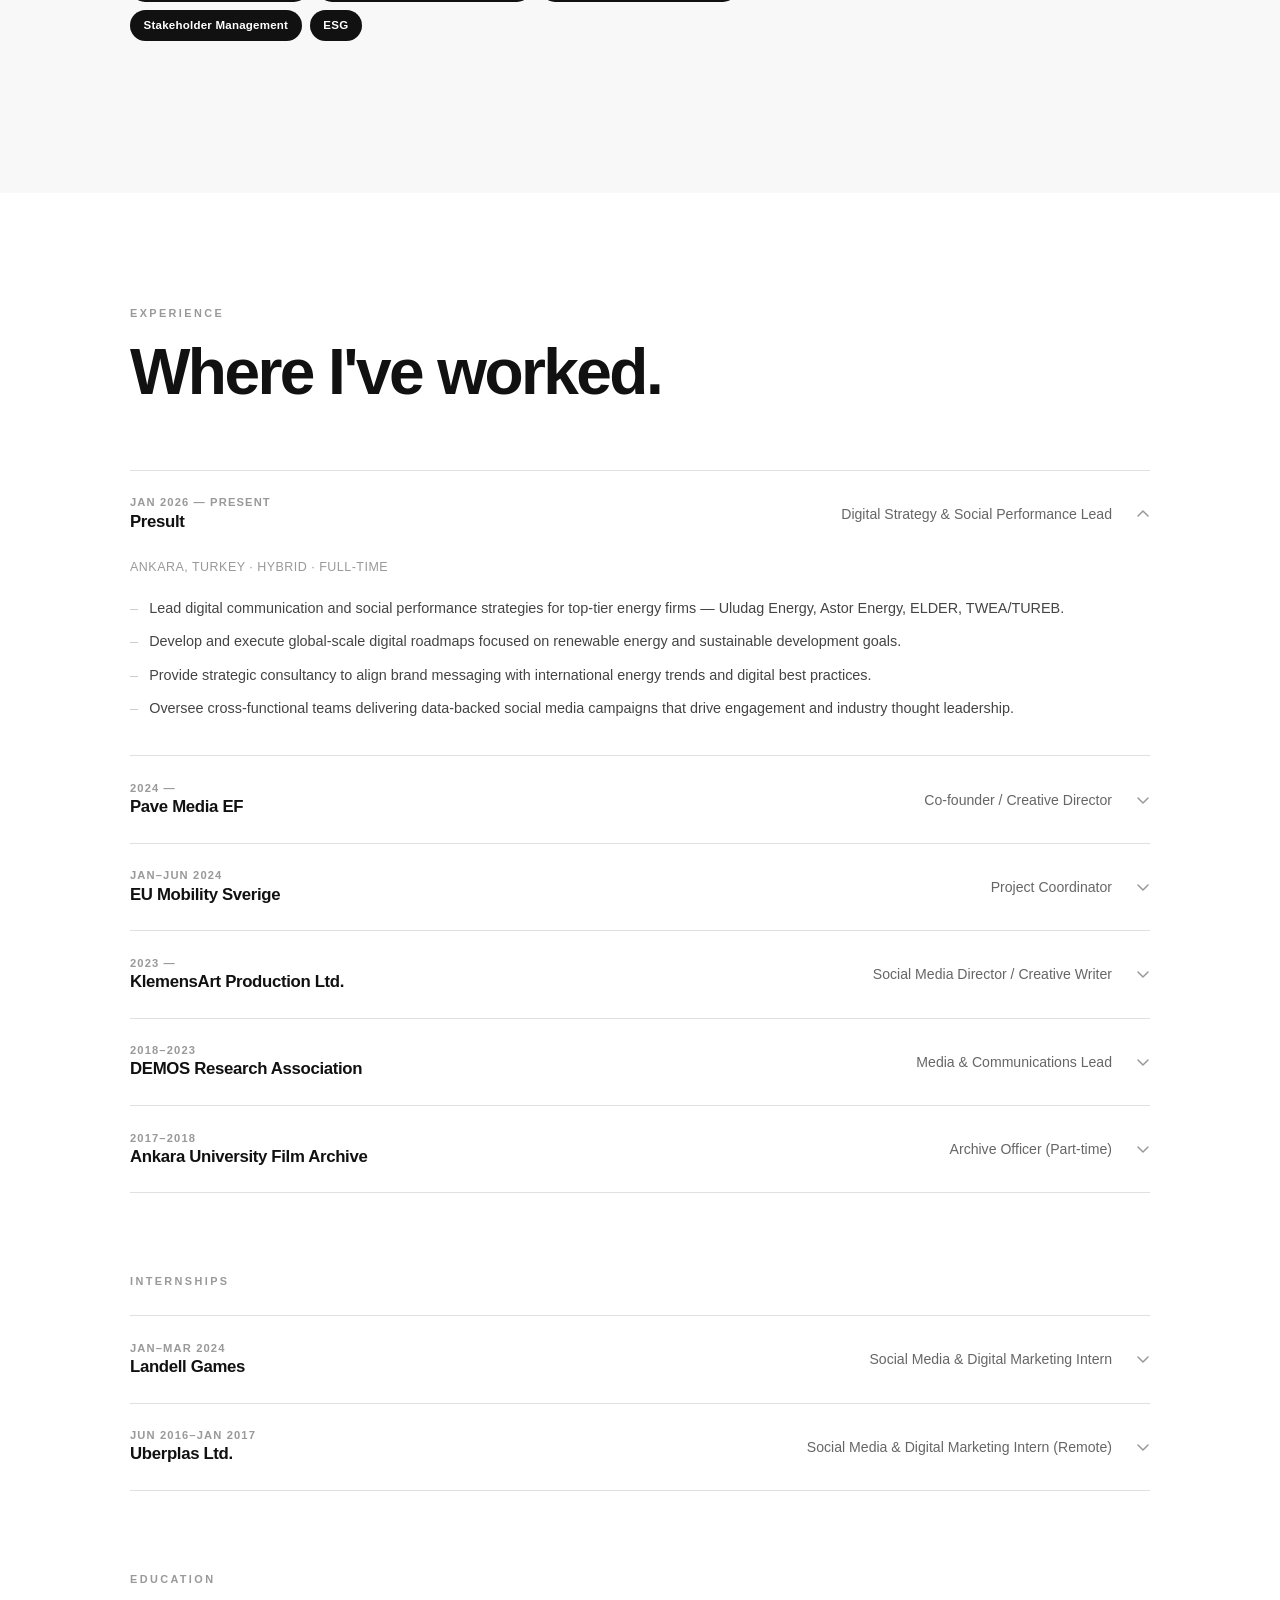
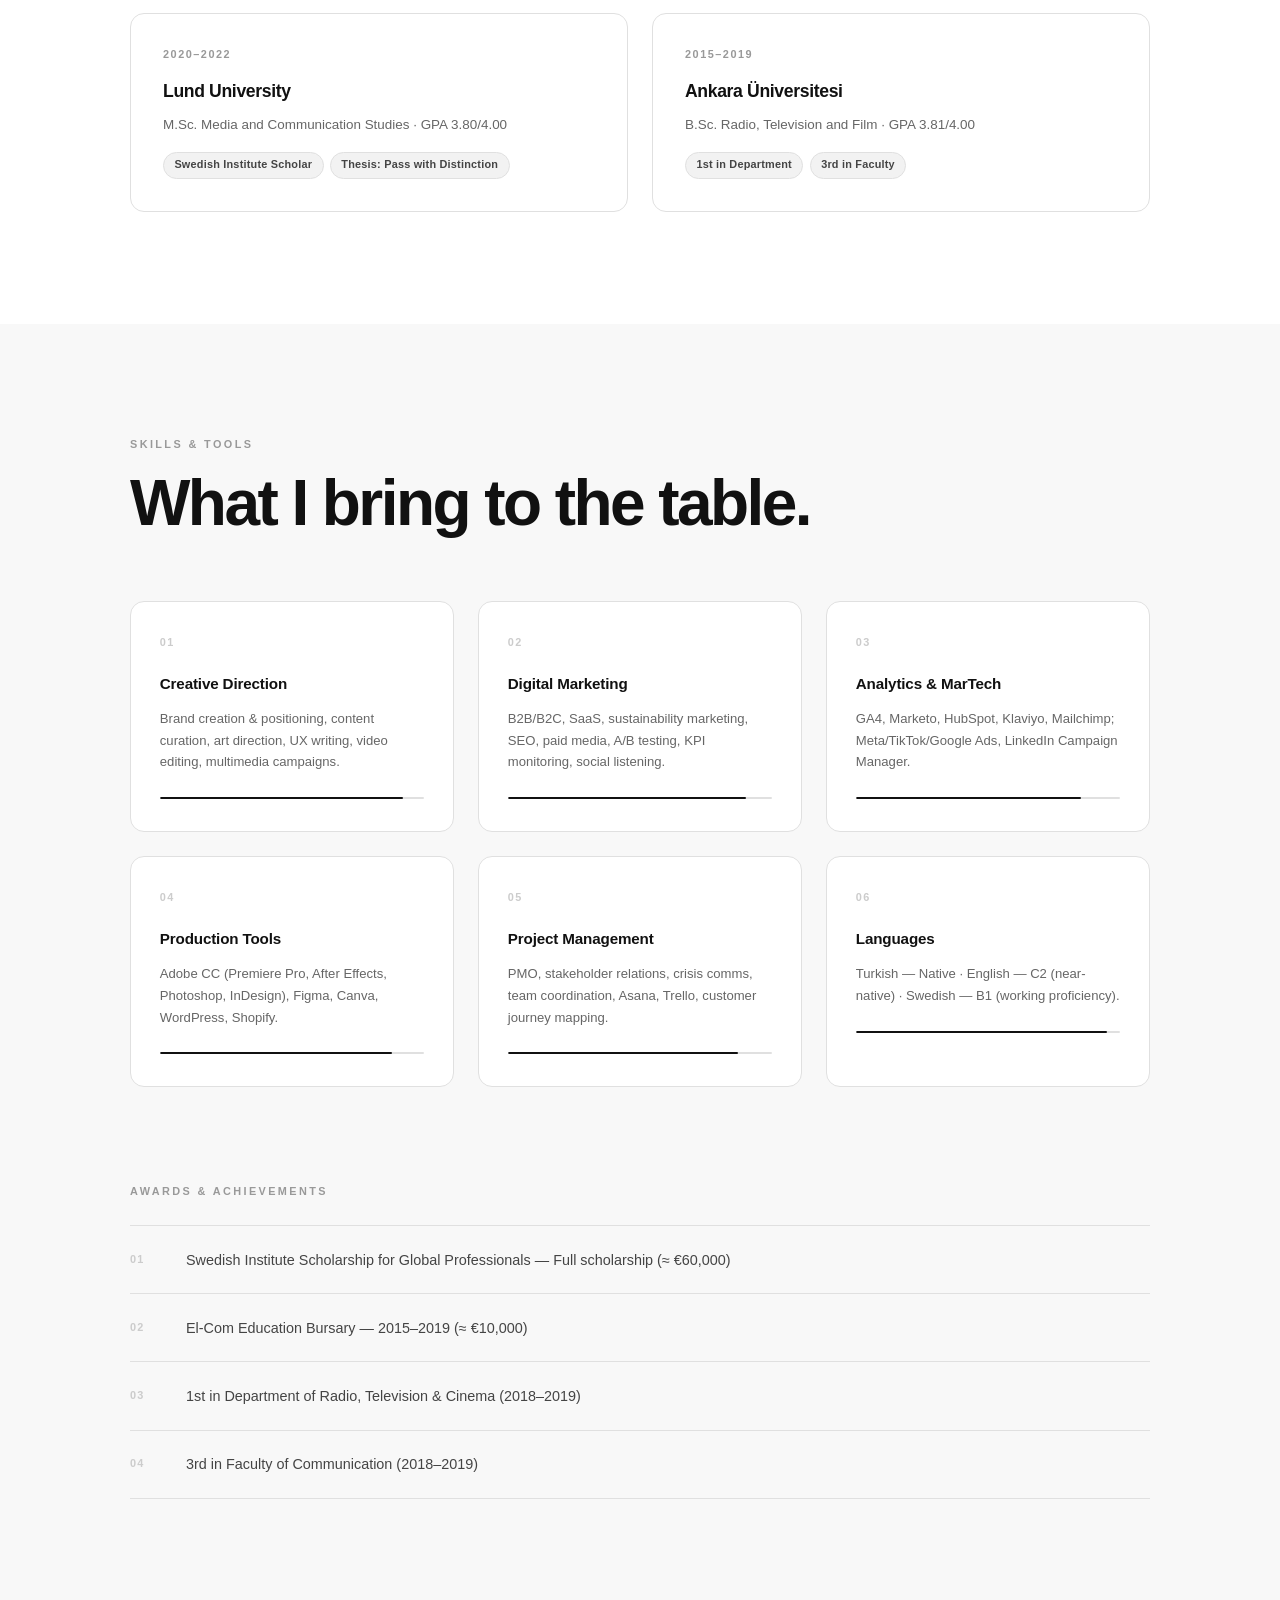
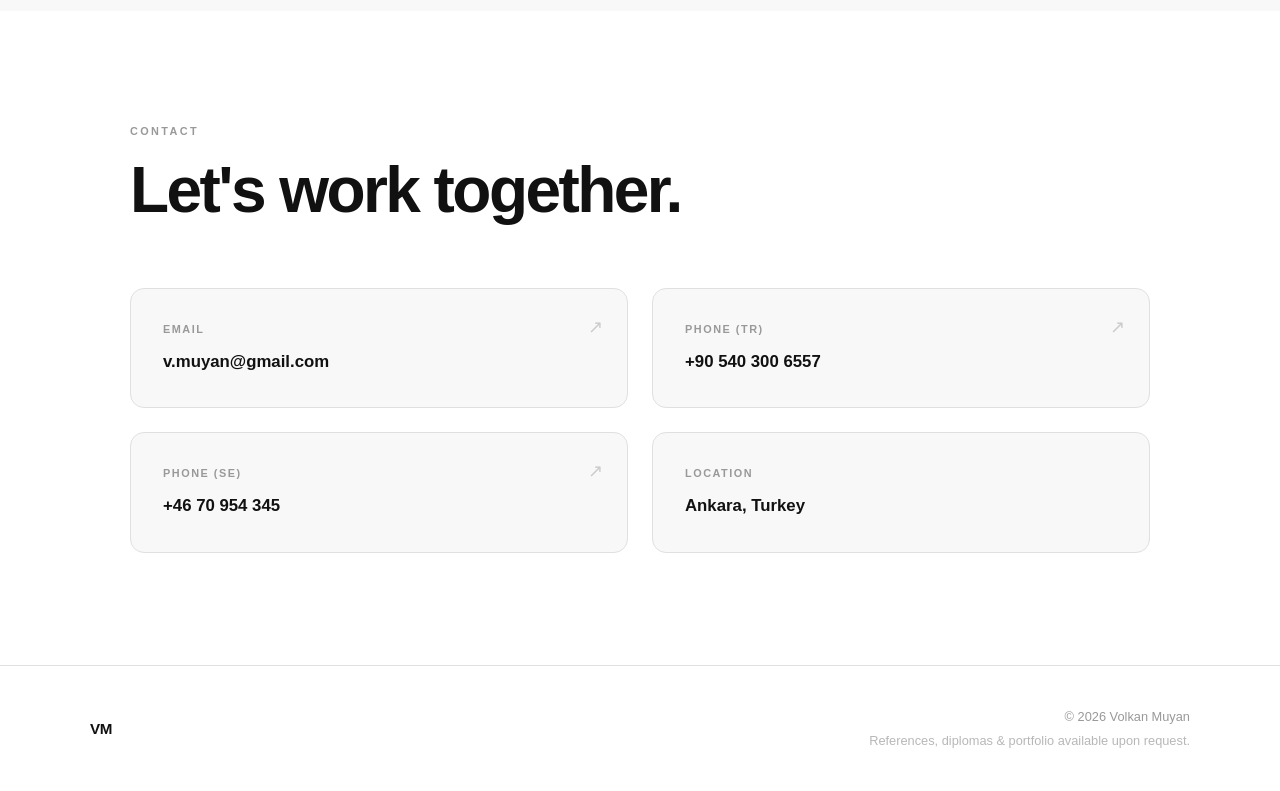
==== commit 9f6e654b: "Redesign: creative canvas animation, accordion menus, Helvetica grey palette" ====
--- a/index.html
+++ b/index.html
@@ -8,79 +8,109 @@
 </head>
 <body>
 
-  <!-- NAV -->
+  <!-- CUSTOM CURSOR -->
+  <div class="cursor-dot" id="cursorDot"></div>
+  <div class="cursor-ring" id="cursorRing"></div>
+
+  <!-- NAVBAR -->
   <nav id="navbar">
     <div class="nav-inner">
-      <span class="nav-logo">VM</span>
+      <a href="#hero" class="nav-logo">VM</a>
       <ul class="nav-links">
-        <li><a href="#about"   data-en="About"      data-tr="Hakkımda">About</a></li>
+        <li><a href="#about"      data-en="About"      data-tr="Hakkımda">About</a></li>
         <li><a href="#experience" data-en="Experience" data-tr="Deneyim">Experience</a></li>
-        <li><a href="#skills"  data-en="Skills"     data-tr="Yetenekler">Skills</a></li>
-        <li><a href="#contact" data-en="Contact"    data-tr="İletişim">Contact</a></li>
+        <li><a href="#skills"     data-en="Skills"     data-tr="Yetenekler">Skills</a></li>
+        <li><a href="#contact"    data-en="Contact"    data-tr="İletişim">Contact</a></li>
       </ul>
-      <button class="lang-toggle" id="langToggle">TR</button>
+      <div class="nav-right">
+        <button class="lang-toggle" id="langToggle">TR</button>
+        <button class="hamburger" id="hamburger" aria-label="Menu">
+          <span></span><span></span>
+        </button>
+      </div>
     </div>
   </nav>
+
+  <!-- MOBILE MENU -->
+  <div class="mobile-menu" id="mobileMenu">
+    <button class="mobile-close" id="mobileClose">✕</button>
+    <nav class="mobile-nav">
+      <a href="#about"      data-en="About"      data-tr="Hakkımda">About</a>
+      <a href="#experience" data-en="Experience" data-tr="Deneyim">Experience</a>
+      <a href="#skills"     data-en="Skills"     data-tr="Yetenekler">Skills</a>
+      <a href="#contact"    data-en="Contact"    data-tr="İletişim">Contact</a>
+    </nav>
+    <div class="mobile-lang">
+      <button id="mobileLang">TR</button>
+    </div>
+  </div>
 
   <!-- HERO -->
   <section id="hero">
-    <div class="noise"></div>
+    <canvas id="heroCanvas"></canvas>
     <div class="hero-content">
-      <p class="hero-tag reveal" data-en="Digital Strategy & Social Performance Lead" data-tr="Dijital Strateji & Sosyal Performans Lideri">Digital Strategy & Social Performance Lead</p>
-      <h1 class="hero-name reveal delay-1">Volkan<br /><span>Muyan</span></h1>
-      <p class="hero-desc reveal delay-2"
-        data-en="Digital strategy. Social performance. Sustainability-driven brand impact."
-        data-tr="Dijital strateji. Sosyal performans. Sürdürülebilirlik odaklı marka etkisi.">
+      <p class="hero-tag"
+         data-en="Digital Strategy &amp; Social Performance Lead"
+         data-tr="Dijital Strateji &amp; Sosyal Performans Lideri">
+        Digital Strategy &amp; Social Performance Lead
+      </p>
+      <h1 class="hero-name">
+        <span class="word" data-word="Volkan">
+          <span class="c">V</span><span class="c">o</span><span class="c">l</span><span class="c">k</span><span class="c">a</span><span class="c">n</span>
+        </span>
+        <span class="word accent" data-word="Muyan">
+          <span class="c">M</span><span class="c">u</span><span class="c">y</span><span class="c">a</span><span class="c">n</span>
+        </span>
+      </h1>
+      <p class="hero-desc"
+         data-en="Digital strategy. Social performance. Sustainability-driven brand impact."
+         data-tr="Dijital strateji. Sosyal performans. Sürdürülebilirlik odaklı marka etkisi.">
         Digital strategy. Social performance. Sustainability-driven brand impact.
       </p>
-      <div class="hero-cta reveal delay-3">
-        <a href="#experience" class="btn-primary" data-en="View my work" data-tr="Çalışmalarım">View my work</a>
-        <a href="#contact" class="btn-ghost" data-en="Get in touch" data-tr="İletişime geç">Get in touch</a>
-      </div>
-    </div>
-    <div class="hero-scroll">
-      <span></span>
-    </div>
-    <div class="orb orb-1"></div>
-    <div class="orb orb-2"></div>
-    <div class="orb orb-3"></div>
+      <div class="hero-cta">
+        <a href="#experience" class="btn-primary" data-en="View my work"  data-tr="Çalışmalarım">View my work</a>
+        <a href="#contact"    class="btn-ghost"   data-en="Get in touch" data-tr="İletişime geç">Get in touch</a>
+      </div>
+    </div>
+    <div class="hero-scroll-indicator">
+      <span class="scroll-line"></span>
+      <span class="scroll-label" data-en="Scroll" data-tr="Kaydır">Scroll</span>
+    </div>
   </section>
 
   <!-- ABOUT -->
   <section id="about">
     <div class="container">
-      <div class="section-label reveal" data-en="About" data-tr="Hakkımda">About</div>
+      <div class="section-header reveal">
+        <span class="section-label" data-en="About" data-tr="Hakkımda">About</span>
+        <h2 class="section-title" data-en="Digital impact.<br>Human-centred." data-tr="Dijital etki.<br>İnsan odaklı.">Digital impact.<br>Human-centred.</h2>
+      </div>
       <div class="about-grid">
-        <div class="about-text reveal delay-1">
-          <h2 data-en="Digital impact.<br/>Human-centred." data-tr="Dijital etki.<br/>İnsan odaklı.">
-            Digital impact.<br/>Human-centred.
-          </h2>
-        </div>
-        <div class="about-body reveal delay-2">
-          <p data-en="As a seasoned Digital Strategy & Social Performance Lead and Media & Communications Expert, I lead dynamic teams in creating innovative, multimedia-driven campaigns that resonate with target audiences while upholding high standards of Social Performance and Human Rights management. My expertise spans digital strategy, content creation, and human rights advisory — blending creative vision with cutting-edge technology. I specialise in sustainability marketing, social impact, and digital transformation projects, driving impactful narratives that elevate brand identity and secure a social licence to operate. With a proven track record of leadership, I bring deep expertise in stakeholder engagement, strategic planning, and multimedia content development, guiding brands to thrive responsibly and ethically in the digital landscape."
-             data-tr="Deneyimli bir Dijital Strateji & Sosyal Performans Lideri ve Medya & İletişim Uzmanı olarak, hedef kitlelerde yankı uyandıran, Sosyal Performans ve İnsan Hakları yönetiminde yüksek standartları gözeten yenilikçi multimedya kampanyaları oluşturmak için dinamik ekiplere liderlik ediyorum. Uzmanlığım; dijital strateji, içerik üretimi ve insan hakları danışmanlığını kapsıyor — yaratıcı vizyonu ileri teknolojiyle harmanlıyorum. Sürdürülebilirlik pazarlaması, sosyal etki ve dijital dönüşüm projelerinde uzmanlaşarak marka kimliğini yükselten ve sosyal lisansı güvence altına alan etkili anlatılar kuruyorum.">
-            As a seasoned Digital Strategy & Social Performance Lead and Media & Communications Expert, I lead dynamic teams in creating innovative, multimedia-driven campaigns that resonate with target audiences while upholding high standards of Social Performance and Human Rights management. My expertise spans digital strategy, content creation, and human rights advisory — blending creative vision with cutting-edge technology. I specialise in sustainability marketing, social impact, and digital transformation projects, driving impactful narratives that elevate brand identity and secure a social licence to operate. With a proven track record of leadership, I bring deep expertise in stakeholder engagement, strategic planning, and multimedia content development, guiding brands to thrive responsibly and ethically in the digital landscape.
+        <div class="about-body reveal delay-1">
+          <p data-en="As a seasoned Digital Strategy &amp; Social Performance Lead and Media &amp; Communications Expert, I lead dynamic teams in creating innovative, multimedia-driven campaigns that resonate with target audiences while upholding high standards of Social Performance and Human Rights management. My expertise spans digital strategy, content creation, and human rights advisory — blending creative vision with cutting-edge technology. I specialise in sustainability marketing, social impact, and digital transformation projects, driving impactful narratives that elevate brand identity and secure a social licence to operate. With a proven track record of leadership, I bring deep expertise in stakeholder engagement, strategic planning, and multimedia content development, guiding brands to thrive responsibly and ethically in the digital landscape."
+             data-tr="Deneyimli bir Dijital Strateji &amp; Sosyal Performans Lideri ve Medya &amp; İletişim Uzmanı olarak, Sosyal Performans ve İnsan Hakları yönetiminde yüksek standartları gözeterek hedef kitlelerde yankı uyandıran yenilikçi multimedya kampanyaları oluşturmak için dinamik ekiplere liderlik ediyorum. Uzmanlığım; dijital strateji, içerik üretimi ve insan hakları danışmanlığını kapsıyor — yaratıcı vizyonu ileri teknolojiyle harmanlıyorum. Sürdürülebilirlik pazarlaması, sosyal etki ve dijital dönüşüm projelerinde uzmanlaşarak marka kimliğini yükselten etkili anlatılar kuruyorum.">
+            As a seasoned Digital Strategy &amp; Social Performance Lead and Media &amp; Communications Expert, I lead dynamic teams in creating innovative, multimedia-driven campaigns that resonate with target audiences while upholding high standards of Social Performance and Human Rights management. My expertise spans digital strategy, content creation, and human rights advisory — blending creative vision with cutting-edge technology. I specialise in sustainability marketing, social impact, and digital transformation projects, driving impactful narratives that elevate brand identity and secure a social licence to operate. With a proven track record of leadership, I bring deep expertise in stakeholder engagement, strategic planning, and multimedia content development, guiding brands to thrive responsibly and ethically in the digital landscape.
           </p>
-          <div class="top-skills reveal">
-            <span class="skill-tag" data-en="Strategic Communications" data-tr="Stratejik İletişim">Strategic Communications</span>
-            <span class="skill-tag" data-en="Social Performance Management" data-tr="Sosyal Performans Yönetimi">Social Performance Management</span>
-            <span class="skill-tag" data-en="Sustainability Communication" data-tr="Sürdürülebilirlik İletişimi">Sustainability Communication</span>
-            <span class="skill-tag" data-en="Stakeholder Management" data-tr="Paydaş Yönetimi">Stakeholder Management</span>
-            <span class="skill-tag">ESG</span>
-          </div>
-          <div class="about-stats">
-            <div class="stat">
-              <span class="stat-num" data-target="8">0</span><span>+</span>
-              <p data-en="Years of experience" data-tr="Yıl deneyim">Years of experience</p>
-            </div>
-            <div class="stat">
-              <span class="stat-num" data-target="4">0</span>
-              <p data-en="Countries" data-tr="Ülke">Countries</p>
-            </div>
-            <div class="stat">
-              <span class="stat-num" data-target="60">0</span><span>k€</span>
-              <p data-en="Scholarship awarded" data-tr="Burs kazanıldı">Scholarship awarded</p>
-            </div>
+          <div class="top-skills">
+            <span class="skill-pill" data-en="Strategic Communications"      data-tr="Stratejik İletişim">Strategic Communications</span>
+            <span class="skill-pill" data-en="Social Performance Management" data-tr="Sosyal Performans Yönetimi">Social Performance Management</span>
+            <span class="skill-pill" data-en="Sustainability Communication"  data-tr="Sürdürülebilirlik İletişimi">Sustainability Communication</span>
+            <span class="skill-pill" data-en="Stakeholder Management"        data-tr="Paydaş Yönetimi">Stakeholder Management</span>
+            <span class="skill-pill">ESG</span>
+          </div>
+        </div>
+        <div class="about-stats reveal delay-2">
+          <div class="stat-item">
+            <span class="stat-val"><span class="stat-num" data-target="8">0</span>+</span>
+            <span class="stat-label" data-en="Years of experience" data-tr="Yıl deneyim">Years of experience</span>
+          </div>
+          <div class="stat-item">
+            <span class="stat-val"><span class="stat-num" data-target="4">0</span></span>
+            <span class="stat-label" data-en="Countries" data-tr="Ülke">Countries</span>
+          </div>
+          <div class="stat-item">
+            <span class="stat-val"><span class="stat-num" data-target="60">0</span>k€</span>
+            <span class="stat-label" data-en="Scholarship awarded" data-tr="Burs kazanıldı">Scholarship awarded</span>
           </div>
         </div>
       </div>
@@ -90,111 +120,228 @@
   <!-- EXPERIENCE -->
   <section id="experience">
     <div class="container">
-      <div class="section-label reveal" data-en="Experience" data-tr="Deneyim">Experience</div>
-      <h2 class="section-title reveal delay-1" data-en="Where I've worked." data-tr="Çalıştığım yerler.">Where I've worked.</h2>
-
-      <div class="timeline">
-
-        <div class="timeline-item reveal">
-          <div class="timeline-dot"></div>
-          <div class="timeline-date" data-en="Jan 2026 — Present" data-tr="Oca 2026 — Günümüz">Jan 2026 — Present</div>
-          <div class="timeline-body">
-            <h3>Presult</h3>
-            <p class="role" data-en="Digital Strategy & Social Performance Lead · Ankara, Turkey · Hybrid" data-tr="Dijital Strateji & Sosyal Performans Lideri · Ankara, Türkiye · Hibrit">Digital Strategy & Social Performance Lead · Ankara, Turkey · Hybrid</p>
-            <ul>
-              <li data-en="Lead digital communication and social performance strategies for top-tier energy firms — Uludag Energy, Astor Energy, ELDER, TWEA/TUREB." data-tr="Uludag Energy, Astor Energy, ELDER, TWEA/TUREB gibi önde gelen enerji firmalarına dijital iletişim ve sosyal performans stratejileri liderliği.">Lead digital communication and social performance strategies for top-tier energy firms — Uludag Energy, Astor Energy, ELDER, TWEA/TUREB.</li>
-              <li data-en="Develop and execute global-scale digital roadmaps focused on renewable energy and sustainable development goals." data-tr="Yenilenebilir enerji ve sürdürülebilir kalkınma hedeflerine odaklanan küresel ölçekli dijital yol haritaları geliştirme ve uygulama.">Develop and execute global-scale digital roadmaps focused on renewable energy and sustainable development goals.</li>
-              <li data-en="Provide strategic consultancy to align brand messaging with international energy trends and digital best practices." data-tr="Marka mesajlarını uluslararası enerji trendleri ve dijital en iyi uygulamalarla uyumlu hale getirme konusunda stratejik danışmanlık.">Provide strategic consultancy to align brand messaging with international energy trends and digital best practices.</li>
-              <li data-en="Oversee cross-functional teams delivering data-backed social media campaigns driving engagement and industry thought leadership." data-tr="Etkileşimi ve sektör düşünce liderliğini artıran veriye dayalı sosyal medya kampanyaları sunan çok disiplinli ekipleri yönetme.">Oversee cross-functional teams delivering data-backed social media campaigns driving engagement and industry thought leadership.</li>
-            </ul>
-          </div>
-        </div>
-
-        <div class="timeline-item reveal delay-1">
-          <div class="timeline-dot"></div>
-          <div class="timeline-date">2024 —</div>
-          <div class="timeline-body">
-            <h3>Pave Media EF</h3>
-            <p class="role" data-en="Co-founder / Creative Director · Lund, Sweden" data-tr="Kurucu Ortak / Kreatif Direktör · Lund, İsveç">Co-founder / Creative Director · Lund, Sweden</p>
-            <ul>
-              <li data-en="Brand identity & positioning: strategy, visual/verbal guidelines, touchpoint consistency." data-tr="Marka kimliği ve konumlandırma: strateji, görsel/sözel kılavuzlar, tutarlılık.">Brand identity & positioning: strategy, visual/verbal guidelines, touchpoint consistency.</li>
-              <li data-en="Omni-channel campaigns (video/social/web); analytics-driven growth." data-tr="Çok kanallı kampanyalar (video/sosyal/web); analitiğe dayalı büyüme.">Omni-channel campaigns (video/social/web); analytics-driven growth.</li>
-              <li data-en="Cross-functional team leadership; roadmap, budget, KPI management." data-tr="Çok disiplinli ekip liderliği; yol haritası, bütçe, KPI yönetimi.">Cross-functional team leadership; roadmap, budget, KPI management.</li>
-            </ul>
-          </div>
-        </div>
-
-        <div class="timeline-item reveal delay-1">
-          <div class="timeline-dot"></div>
-          <div class="timeline-date">Jan–Jun 2024</div>
-          <div class="timeline-body">
-            <h3>EU Mobility Sverige</h3>
-            <p class="role" data-en="Project Coordinator · Malmö, Sweden" data-tr="Proje Koordinatörü · Malmö, İsveç">Project Coordinator · Malmö, Sweden</p>
-            <ul>
-              <li data-en="Multi-country operations (Sweden, Croatia, Poland); compliance (GDPR, safeguarding)." data-tr="Çok ülkeli operasyonlar (İsveç, Hırvatistan, Polonya); GDPR uyumu.">Multi-country operations (Sweden, Croatia, Poland); compliance (GDPR, safeguarding).</li>
-              <li data-en="Stakeholder liaison; orientation workshops; M&E reporting." data-tr="Paydaş koordinasyonu; oryantasyon atölyeleri; izleme & değerlendirme raporlaması.">Stakeholder liaison; orientation workshops; M&E reporting.</li>
-            </ul>
-          </div>
-        </div>
-
-        <div class="timeline-item reveal delay-2">
-          <div class="timeline-dot"></div>
-          <div class="timeline-date">2023 —</div>
-          <div class="timeline-body">
-            <h3>KlemensArt Production Ltd.</h3>
-            <p class="role" data-en="Social Media Director / Creative Writer · Ankara, Turkey" data-tr="Sosyal Medya Direktörü / Kreatif Yazar · Ankara, Türkiye">Social Media Director / Creative Writer · Ankara, Turkey</p>
-            <ul>
-              <li data-en="Brand voice, copywriting, short-form video scripts, newsletters." data-tr="Marka sesi, metin yazarlığı, kısa video senaryoları, bültenler.">Brand voice, copywriting, short-form video scripts, newsletters.</li>
-              <li data-en="WordPress management, on-page SEO, graphic design (Adobe CC & Figma)." data-tr="WordPress yönetimi, sayfa içi SEO, grafik tasarım (Adobe CC & Figma).">WordPress management, on-page SEO, graphic design (Adobe CC & Figma).</li>
-            </ul>
-          </div>
-        </div>
-
-        <div class="timeline-item reveal delay-3">
-          <div class="timeline-dot"></div>
-          <div class="timeline-date">2018–2023</div>
-          <div class="timeline-body">
-            <h3>DEMOS Research Association</h3>
-            <p class="role" data-en="Media & Communications Lead · Ankara, Turkey" data-tr="Medya & İletişim Sorumlusu · Ankara, Türkiye">Media & Communications Lead · Ankara, Turkey</p>
-            <ul>
-              <li data-en="NGO comms strategy; EU grants visibility & compliance reporting." data-tr="STK iletişim stratejisi; AB hibeleri görünürlüğü ve uyum raporlaması.">NGO comms strategy; EU grants visibility & compliance reporting.</li>
-              <li data-en="Visual identity, brand guidelines, multimedia content standards." data-tr="Görsel kimlik, marka kılavuzları, multimedya içerik standartları.">Visual identity, brand guidelines, multimedia content standards.</li>
-              <li data-en="Project management (PMO): scope, schedule, budget, KPIs." data-tr="Proje yönetimi (PMO): kapsam, takvim, bütçe, KPI'lar.">Project management (PMO): scope, schedule, budget, KPIs.</li>
-            </ul>
-          </div>
-        </div>
-
-        <div class="timeline-item reveal delay-4">
-          <div class="timeline-dot"></div>
-          <div class="timeline-date">2017–2018</div>
-          <div class="timeline-body">
-            <h3>Ankara University Film Archive</h3>
-            <p class="role" data-en="Archive Officer (Part-time) · Ankara, Turkey" data-tr="Arşiv Görevlisi (Yarı zamanlı) · Ankara, Türkiye">Archive Officer (Part-time) · Ankara, Turkey</p>
-            <ul>
-              <li data-en="Digitization & restoration of analog film/video (Adobe Premiere Pro)." data-tr="Analog film/video dijitalleştirme ve restorasyon (Adobe Premiere Pro).">Digitization & restoration of analog film/video (Adobe Premiere Pro).</li>
-            </ul>
-          </div>
-        </div>
-
-      </div>
-
-      <!-- Education inline -->
-      <div class="edu-grid">
-        <div class="section-label reveal" style="margin-bottom:2rem;" data-en="Education" data-tr="Eğitim">Education</div>
+      <div class="section-header reveal">
+        <span class="section-label" data-en="Experience" data-tr="Deneyim">Experience</span>
+        <h2 class="section-title" data-en="Where I've worked." data-tr="Çalıştığım yerler.">Where I've worked.</h2>
+      </div>
+
+      <div class="accordion reveal">
+
+        <div class="acc-item active">
+          <button class="acc-btn">
+            <div class="acc-meta">
+              <span class="acc-date" data-en="Jan 2026 — Present" data-tr="Oca 2026 — Günümüz">Jan 2026 — Present</span>
+              <span class="acc-company">Presult</span>
+            </div>
+            <div class="acc-info">
+              <span class="acc-role" data-en="Digital Strategy &amp; Social Performance Lead" data-tr="Dijital Strateji &amp; Sosyal Performans Lideri">Digital Strategy &amp; Social Performance Lead</span>
+              <span class="acc-chevron">
+                <svg width="14" height="14" viewBox="0 0 14 14" fill="none"><path d="M2 5l5 5 5-5" stroke="currentColor" stroke-width="1.5" stroke-linecap="round" stroke-linejoin="round"/></svg>
+              </span>
+            </div>
+          </button>
+          <div class="acc-body">
+            <div class="acc-body-inner">
+              <p class="acc-location" data-en="Ankara, Turkey · Hybrid · Full-time" data-tr="Ankara, Türkiye · Hibrit · Tam zamanlı">Ankara, Turkey · Hybrid · Full-time</p>
+              <ul>
+                <li data-en="Lead digital communication and social performance strategies for top-tier energy firms — Uludag Energy, Astor Energy, ELDER, TWEA/TUREB." data-tr="Uludag Energy, Astor Energy, ELDER, TWEA/TUREB gibi önde gelen enerji firmalarına dijital iletişim ve sosyal performans stratejileri liderliği.">Lead digital communication and social performance strategies for top-tier energy firms — Uludag Energy, Astor Energy, ELDER, TWEA/TUREB.</li>
+                <li data-en="Develop and execute global-scale digital roadmaps focused on renewable energy and sustainable development goals." data-tr="Yenilenebilir enerji ve sürdürülebilir kalkınma hedeflerine odaklanan küresel ölçekli dijital yol haritaları geliştirme.">Develop and execute global-scale digital roadmaps focused on renewable energy and sustainable development goals.</li>
+                <li data-en="Provide strategic consultancy to align brand messaging with international energy trends and digital best practices." data-tr="Marka mesajlarını uluslararası enerji trendleri ve dijital en iyi uygulamalarla uyumlu hale getirme konusunda stratejik danışmanlık.">Provide strategic consultancy to align brand messaging with international energy trends and digital best practices.</li>
+                <li data-en="Oversee cross-functional teams delivering data-backed social media campaigns that drive engagement and industry thought leadership." data-tr="Etkileşimi artıran veriye dayalı sosyal medya kampanyaları sunan çok disiplinli ekipleri yönetme.">Oversee cross-functional teams delivering data-backed social media campaigns that drive engagement and industry thought leadership.</li>
+              </ul>
+            </div>
+          </div>
+        </div>
+
+        <div class="acc-item">
+          <button class="acc-btn">
+            <div class="acc-meta">
+              <span class="acc-date">2024 —</span>
+              <span class="acc-company">Pave Media EF</span>
+            </div>
+            <div class="acc-info">
+              <span class="acc-role" data-en="Co-founder / Creative Director" data-tr="Kurucu Ortak / Kreatif Direktör">Co-founder / Creative Director</span>
+              <span class="acc-chevron"><svg width="14" height="14" viewBox="0 0 14 14" fill="none"><path d="M2 5l5 5 5-5" stroke="currentColor" stroke-width="1.5" stroke-linecap="round" stroke-linejoin="round"/></svg></span>
+            </div>
+          </button>
+          <div class="acc-body">
+            <div class="acc-body-inner">
+              <p class="acc-location" data-en="Lund, Sweden" data-tr="Lund, İsveç">Lund, Sweden</p>
+              <ul>
+                <li data-en="Brand identity &amp; positioning: strategy, visual/verbal guidelines, touchpoint consistency." data-tr="Marka kimliği ve konumlandırma: strateji, görsel/sözel kılavuzlar, tutarlılık.">Brand identity &amp; positioning: strategy, visual/verbal guidelines, touchpoint consistency.</li>
+                <li data-en="Omni-channel campaigns (video/social/web); analytics-driven growth." data-tr="Çok kanallı kampanyalar (video/sosyal/web); analitiğe dayalı büyüme.">Omni-channel campaigns (video/social/web); analytics-driven growth.</li>
+                <li data-en="Cross-functional team leadership; roadmap, budget, KPI management." data-tr="Çok disiplinli ekip liderliği; yol haritası, bütçe, KPI yönetimi.">Cross-functional team leadership; roadmap, budget, KPI management.</li>
+              </ul>
+            </div>
+          </div>
+        </div>
+
+        <div class="acc-item">
+          <button class="acc-btn">
+            <div class="acc-meta">
+              <span class="acc-date">Jan–Jun 2024</span>
+              <span class="acc-company">EU Mobility Sverige</span>
+            </div>
+            <div class="acc-info">
+              <span class="acc-role" data-en="Project Coordinator" data-tr="Proje Koordinatörü">Project Coordinator</span>
+              <span class="acc-chevron"><svg width="14" height="14" viewBox="0 0 14 14" fill="none"><path d="M2 5l5 5 5-5" stroke="currentColor" stroke-width="1.5" stroke-linecap="round" stroke-linejoin="round"/></svg></span>
+            </div>
+          </button>
+          <div class="acc-body">
+            <div class="acc-body-inner">
+              <p class="acc-location" data-en="Malmö, Sweden" data-tr="Malmö, İsveç">Malmö, Sweden</p>
+              <ul>
+                <li data-en="Multi-country operations (Sweden, Croatia, Poland); compliance (GDPR, safeguarding)." data-tr="Çok ülkeli operasyonlar (İsveç, Hırvatistan, Polonya); GDPR uyumu.">Multi-country operations (Sweden, Croatia, Poland); compliance (GDPR, safeguarding).</li>
+                <li data-en="Stakeholder liaison; orientation workshops; M&amp;E reporting." data-tr="Paydaş koordinasyonu; oryantasyon atölyeleri; izleme &amp; değerlendirme raporlaması.">Stakeholder liaison; orientation workshops; M&amp;E reporting.</li>
+              </ul>
+            </div>
+          </div>
+        </div>
+
+        <div class="acc-item">
+          <button class="acc-btn">
+            <div class="acc-meta">
+              <span class="acc-date">2023 —</span>
+              <span class="acc-company">KlemensArt Production Ltd.</span>
+            </div>
+            <div class="acc-info">
+              <span class="acc-role" data-en="Social Media Director / Creative Writer" data-tr="Sosyal Medya Direktörü / Kreatif Yazar">Social Media Director / Creative Writer</span>
+              <span class="acc-chevron"><svg width="14" height="14" viewBox="0 0 14 14" fill="none"><path d="M2 5l5 5 5-5" stroke="currentColor" stroke-width="1.5" stroke-linecap="round" stroke-linejoin="round"/></svg></span>
+            </div>
+          </button>
+          <div class="acc-body">
+            <div class="acc-body-inner">
+              <p class="acc-location" data-en="Ankara, Turkey" data-tr="Ankara, Türkiye">Ankara, Turkey</p>
+              <ul>
+                <li data-en="Brand voice, copywriting, short-form video scripts, newsletters." data-tr="Marka sesi, metin yazarlığı, kısa video senaryoları, bültenler.">Brand voice, copywriting, short-form video scripts, newsletters.</li>
+                <li data-en="WordPress management, on-page SEO, graphic design (Adobe CC &amp; Figma)." data-tr="WordPress yönetimi, sayfa içi SEO, grafik tasarım (Adobe CC &amp; Figma).">WordPress management, on-page SEO, graphic design (Adobe CC &amp; Figma).</li>
+              </ul>
+            </div>
+          </div>
+        </div>
+
+        <div class="acc-item">
+          <button class="acc-btn">
+            <div class="acc-meta">
+              <span class="acc-date">2018–2023</span>
+              <span class="acc-company">DEMOS Research Association</span>
+            </div>
+            <div class="acc-info">
+              <span class="acc-role" data-en="Media &amp; Communications Lead" data-tr="Medya &amp; İletişim Sorumlusu">Media &amp; Communications Lead</span>
+              <span class="acc-chevron"><svg width="14" height="14" viewBox="0 0 14 14" fill="none"><path d="M2 5l5 5 5-5" stroke="currentColor" stroke-width="1.5" stroke-linecap="round" stroke-linejoin="round"/></svg></span>
+            </div>
+          </button>
+          <div class="acc-body">
+            <div class="acc-body-inner">
+              <p class="acc-location" data-en="Ankara, Turkey" data-tr="Ankara, Türkiye">Ankara, Turkey</p>
+              <ul>
+                <li data-en="NGO comms strategy; EU grants visibility &amp; compliance reporting." data-tr="STK iletişim stratejisi; AB hibeleri görünürlüğü ve uyum raporlaması.">NGO comms strategy; EU grants visibility &amp; compliance reporting.</li>
+                <li data-en="Visual identity, brand guidelines, multimedia content standards." data-tr="Görsel kimlik, marka kılavuzları, multimedya içerik standartları.">Visual identity, brand guidelines, multimedia content standards.</li>
+                <li data-en="Project management (PMO): scope, schedule, budget, KPIs." data-tr="Proje yönetimi (PMO): kapsam, takvim, bütçe, KPI'lar.">Project management (PMO): scope, schedule, budget, KPIs.</li>
+              </ul>
+            </div>
+          </div>
+        </div>
+
+        <div class="acc-item">
+          <button class="acc-btn">
+            <div class="acc-meta">
+              <span class="acc-date">2017–2018</span>
+              <span class="acc-company">Ankara University Film Archive</span>
+            </div>
+            <div class="acc-info">
+              <span class="acc-role" data-en="Archive Officer (Part-time)" data-tr="Arşiv Görevlisi (Yarı zamanlı)">Archive Officer (Part-time)</span>
+              <span class="acc-chevron"><svg width="14" height="14" viewBox="0 0 14 14" fill="none"><path d="M2 5l5 5 5-5" stroke="currentColor" stroke-width="1.5" stroke-linecap="round" stroke-linejoin="round"/></svg></span>
+            </div>
+          </button>
+          <div class="acc-body">
+            <div class="acc-body-inner">
+              <p class="acc-location" data-en="Ankara, Turkey" data-tr="Ankara, Türkiye">Ankara, Turkey</p>
+              <ul>
+                <li data-en="Digitization &amp; restoration of analog film/video (Adobe Premiere Pro)." data-tr="Analog film/video dijitalleştirme ve restorasyon (Adobe Premiere Pro).">Digitization &amp; restoration of analog film/video (Adobe Premiere Pro).</li>
+                <li data-en="Filing, reporting, inventory and procurement management." data-tr="Dosyalama, raporlama, envanter ve tedarik yönetimi.">Filing, reporting, inventory and procurement management.</li>
+              </ul>
+            </div>
+          </div>
+        </div>
+
+      </div><!-- /accordion -->
+
+      <!-- INTERNSHIPS -->
+      <div class="subsection reveal">
+        <span class="subsection-label" data-en="Internships" data-tr="Stajlar">Internships</span>
+        <div class="accordion">
+
+          <div class="acc-item">
+            <button class="acc-btn">
+              <div class="acc-meta">
+                <span class="acc-date">Jan–Mar 2024</span>
+                <span class="acc-company">Landell Games</span>
+              </div>
+              <div class="acc-info">
+                <span class="acc-role" data-en="Social Media &amp; Digital Marketing Intern" data-tr="Sosyal Medya &amp; Dijital Pazarlama Stajyeri">Social Media &amp; Digital Marketing Intern</span>
+                <span class="acc-chevron"><svg width="14" height="14" viewBox="0 0 14 14" fill="none"><path d="M2 5l5 5 5-5" stroke="currentColor" stroke-width="1.5" stroke-linecap="round" stroke-linejoin="round"/></svg></span>
+              </div>
+            </button>
+            <div class="acc-body">
+              <div class="acc-body-inner">
+                <p class="acc-location" data-en="Linköping, Sweden" data-tr="Linköping, İsveç">Linköping, Sweden</p>
+                <ul>
+                  <li data-en="Content calendar; platform-native visuals; Reels/Shorts production; copywriting." data-tr="İçerik takvimi; platforma özgü görseller; Reels/Shorts üretimi; metin yazarlığı.">Content calendar; platform-native visuals; Reels/Shorts production; copywriting.</li>
+                  <li data-en="Meta/TikTok/YouTube Ads support; UTM tagging; GA4 analytics; weekly dashboards." data-tr="Meta/TikTok/YouTube Ads desteği; UTM etiketleme; GA4 analitiği; haftalık panolar.">Meta/TikTok/YouTube Ads support; UTM tagging; GA4 analytics; weekly dashboards.</li>
+                </ul>
+              </div>
+            </div>
+          </div>
+
+          <div class="acc-item">
+            <button class="acc-btn">
+              <div class="acc-meta">
+                <span class="acc-date">Jun 2016–Jan 2017</span>
+                <span class="acc-company">Uberplas Ltd.</span>
+              </div>
+              <div class="acc-info">
+                <span class="acc-role" data-en="Social Media &amp; Digital Marketing Intern (Remote)" data-tr="Sosyal Medya &amp; Dijital Pazarlama Stajyeri (Uzaktan)">Social Media &amp; Digital Marketing Intern (Remote)</span>
+                <span class="acc-chevron"><svg width="14" height="14" viewBox="0 0 14 14" fill="none"><path d="M2 5l5 5 5-5" stroke="currentColor" stroke-width="1.5" stroke-linecap="round" stroke-linejoin="round"/></svg></span>
+              </div>
+            </button>
+            <div class="acc-body">
+              <div class="acc-body-inner">
+                <p class="acc-location" data-en="London, United Kingdom" data-tr="Londra, Birleşik Krallık">London, United Kingdom</p>
+                <ul>
+                  <li data-en="B2B content; LinkedIn + newsletter scheduling; SEO tweaks; website catalog updates." data-tr="B2B içerik; LinkedIn + bülten planlama; SEO düzenlemeleri; web sitesi katalog güncellemeleri.">B2B content; LinkedIn + newsletter scheduling; SEO tweaks; website catalog updates.</li>
+                  <li data-en="Sustainability messaging; CRM logging; LinkedIn Ads setup support." data-tr="Sürdürülebilirlik mesajlaşması; CRM kayıt tutma; LinkedIn Ads kurulum desteği.">Sustainability messaging; CRM logging; LinkedIn Ads setup support.</li>
+                </ul>
+              </div>
+            </div>
+          </div>
+
+        </div>
+      </div>
+
+      <!-- EDUCATION -->
+      <div class="subsection reveal">
+        <span class="subsection-label" data-en="Education" data-tr="Eğitim">Education</span>
         <div class="edu-cards">
           <div class="edu-card reveal">
             <span class="edu-year">2020–2022</span>
             <h3>Lund University</h3>
-            <p data-en="M.Sc. Media and Communication Studies · GPA 3.80/4.00" data-tr="Y.L. Medya ve İletişim Çalışmaları · GPA 3.80/4.00">M.Sc. Media and Communication Studies · GPA 3.80/4.00</p>
-            <span class="badge" data-en="Swedish Institute Scholar" data-tr="İsveç Enstitüsü Bursiyer">Swedish Institute Scholar</span>
-            <span class="badge" data-en="Thesis: Pass with Distinction" data-tr="Tez: Pekiyi">Thesis: Pass with Distinction</span>
+            <p data-en="M.Sc. Media and Communication Studies · GPA 3.80/4.00"
+               data-tr="Y.L. Medya ve İletişim Çalışmaları · GPA 3.80/4.00">M.Sc. Media and Communication Studies · GPA 3.80/4.00</p>
+            <div class="badge-row">
+              <span class="badge" data-en="Swedish Institute Scholar" data-tr="İsveç Enstitüsü Bursiyer">Swedish Institute Scholar</span>
+              <span class="badge" data-en="Thesis: Pass with Distinction" data-tr="Tez: Pekiyi">Thesis: Pass with Distinction</span>
+            </div>
           </div>
           <div class="edu-card reveal delay-1">
             <span class="edu-year">2015–2019</span>
             <h3>Ankara Üniversitesi</h3>
-            <p data-en="B.Sc. Radio, Television and Film · GPA 3.81/4.00" data-tr="L. Radyo, Televizyon ve Sinema · GPA 3.81/4.00">B.Sc. Radio, Television and Film · GPA 3.81/4.00</p>
-            <span class="badge" data-en="1st in Department" data-tr="Bölüm Birincisi">1st in Department</span>
-            <span class="badge" data-en="3rd in Faculty" data-tr="Fakülte Üçüncüsü">3rd in Faculty</span>
+            <p data-en="B.Sc. Radio, Television and Film · GPA 3.81/4.00"
+               data-tr="L. Radyo, Televizyon ve Sinema · GPA 3.81/4.00">B.Sc. Radio, Television and Film · GPA 3.81/4.00</p>
+            <div class="badge-row">
+              <span class="badge" data-en="1st in Department" data-tr="Bölüm Birincisi">1st in Department</span>
+              <span class="badge" data-en="3rd in Faculty"    data-tr="Fakülte Üçüncüsü">3rd in Faculty</span>
+            </div>
           </div>
         </div>
       </div>
@@ -205,68 +352,79 @@
   <!-- SKILLS -->
   <section id="skills">
     <div class="container">
-      <div class="section-label reveal" data-en="Skills & Tools" data-tr="Yetenekler & Araçlar">Skills & Tools</div>
-      <h2 class="section-title reveal delay-1" data-en="What I bring to the table." data-tr="Masaya getirdiklerim.">What I bring to the table.</h2>
+      <div class="section-header reveal">
+        <span class="section-label" data-en="Skills &amp; Tools" data-tr="Yetenekler &amp; Araçlar">Skills &amp; Tools</span>
+        <h2 class="section-title" data-en="What I bring to the table." data-tr="Masaya getirdiklerim.">What I bring to the table.</h2>
+      </div>
 
       <div class="skills-grid">
-
         <div class="skill-card reveal">
-          <div class="skill-icon">◈</div>
-          <h4 data-en="Creative Direction" data-tr="Kreatif Yönetim">Creative Direction</h4>
-          <p data-en="Brand creation & positioning, content curation, art direction, UX writing, video editing, multimedia campaigns." data-tr="Marka yaratma & konumlandırma, içerik kürasyon, sanat yönetimi, UX yazarlığı, video düzenleme.">Brand creation & positioning, content curation, art direction, UX writing, video editing, multimedia campaigns.</p>
-        </div>
-
+          <div class="skill-num">01</div>
+          <h4 data-en="Creative Direction"  data-tr="Kreatif Yönetim">Creative Direction</h4>
+          <p  data-en="Brand creation &amp; positioning, content curation, art direction, UX writing, video editing, multimedia campaigns."
+              data-tr="Marka yaratma &amp; konumlandırma, içerik kürasyon, sanat yönetimi, UX yazarlığı, video düzenleme.">Brand creation &amp; positioning, content curation, art direction, UX writing, video editing, multimedia campaigns.</p>
+          <div class="skill-bar"><div class="skill-fill" data-width="92"></div></div>
+        </div>
         <div class="skill-card reveal delay-1">
-          <div class="skill-icon">◉</div>
+          <div class="skill-num">02</div>
           <h4 data-en="Digital Marketing" data-tr="Dijital Pazarlama">Digital Marketing</h4>
-          <p data-en="B2B/B2C, SaaS, sustainability marketing, SEO, paid media, A/B testing, KPI monitoring, social listening." data-tr="B2B/B2C, SaaS, sürdürülebilirlik pazarlaması, SEO, ücretli medya, A/B testi, KPI izleme.">B2B/B2C, SaaS, sustainability marketing, SEO, paid media, A/B testing, KPI monitoring, social listening.</p>
-        </div>
-
+          <p  data-en="B2B/B2C, SaaS, sustainability marketing, SEO, paid media, A/B testing, KPI monitoring, social listening."
+              data-tr="B2B/B2C, SaaS, sürdürülebilirlik pazarlaması, SEO, ücretli medya, A/B testi, KPI izleme.">B2B/B2C, SaaS, sustainability marketing, SEO, paid media, A/B testing, KPI monitoring, social listening.</p>
+          <div class="skill-bar"><div class="skill-fill" data-width="90"></div></div>
+        </div>
         <div class="skill-card reveal delay-2">
-          <div class="skill-icon">◍</div>
-          <h4 data-en="Analytics & MarTech" data-tr="Analitik & MarTech">Analytics & MarTech</h4>
-          <p data-en="GA4, Marketo, HubSpot, Klaviyo, Mailchimp; Meta/TikTok/Google Ads, LinkedIn Campaign Manager." data-tr="GA4, Marketo, HubSpot, Klaviyo, Mailchimp; Meta/TikTok/Google Ads, LinkedIn Campaign Manager.">GA4, Marketo, HubSpot, Klaviyo, Mailchimp; Meta/TikTok/Google Ads, LinkedIn Campaign Manager.</p>
-        </div>
-
+          <div class="skill-num">03</div>
+          <h4 data-en="Analytics &amp; MarTech" data-tr="Analitik &amp; MarTech">Analytics &amp; MarTech</h4>
+          <p  data-en="GA4, Marketo, HubSpot, Klaviyo, Mailchimp; Meta/TikTok/Google Ads, LinkedIn Campaign Manager."
+              data-tr="GA4, Marketo, HubSpot, Klaviyo, Mailchimp; Meta/TikTok/Google Ads, LinkedIn Campaign Manager.">GA4, Marketo, HubSpot, Klaviyo, Mailchimp; Meta/TikTok/Google Ads, LinkedIn Campaign Manager.</p>
+          <div class="skill-bar"><div class="skill-fill" data-width="85"></div></div>
+        </div>
+        <div class="skill-card reveal delay-1">
+          <div class="skill-num">04</div>
+          <h4 data-en="Production Tools" data-tr="Üretim Araçları">Production Tools</h4>
+          <p  data-en="Adobe CC (Premiere Pro, After Effects, Photoshop, InDesign), Figma, Canva, WordPress, Shopify."
+              data-tr="Adobe CC (Premiere Pro, After Effects, Photoshop, InDesign), Figma, Canva, WordPress, Shopify.">Adobe CC (Premiere Pro, After Effects, Photoshop, InDesign), Figma, Canva, WordPress, Shopify.</p>
+          <div class="skill-bar"><div class="skill-fill" data-width="88"></div></div>
+        </div>
+        <div class="skill-card reveal delay-2">
+          <div class="skill-num">05</div>
+          <h4 data-en="Project Management" data-tr="Proje Yönetimi">Project Management</h4>
+          <p  data-en="PMO, stakeholder relations, crisis comms, team coordination, Asana, Trello, customer journey mapping."
+              data-tr="PMO, paydaş ilişkileri, kriz iletişimi, ekip koordinasyonu, Asana, Trello, müşteri yolculuğu.">PMO, stakeholder relations, crisis comms, team coordination, Asana, Trello, customer journey mapping.</p>
+          <div class="skill-bar"><div class="skill-fill" data-width="87"></div></div>
+        </div>
         <div class="skill-card reveal delay-3">
-          <div class="skill-icon">◎</div>
-          <h4 data-en="Production Tools" data-tr="Üretim Araçları">Production Tools</h4>
-          <p data-en="Adobe CC (Premiere Pro, After Effects, Photoshop, InDesign), Figma, Canva, WordPress, Shopify." data-tr="Adobe CC (Premiere Pro, After Effects, Photoshop, InDesign), Figma, Canva, WordPress, Shopify.">Adobe CC (Premiere Pro, After Effects, Photoshop, InDesign), Figma, Canva, WordPress, Shopify.</p>
-        </div>
-
-        <div class="skill-card reveal">
-          <div class="skill-icon">◆</div>
-          <h4 data-en="Project Management" data-tr="Proje Yönetimi">Project Management</h4>
-          <p data-en="PMO, stakeholder relations, crisis comms, team coordination, Asana, Trello, customer journey mapping." data-tr="PMO, paydaş ilişkileri, kriz iletişimi, ekip koordinasyonu, Asana, Trello, müşteri yolculuğu.">PMO, stakeholder relations, crisis comms, team coordination, Asana, Trello, customer journey mapping.</p>
-        </div>
-
-        <div class="skill-card reveal delay-1">
-          <div class="skill-icon">◇</div>
+          <div class="skill-num">06</div>
           <h4 data-en="Languages" data-tr="Diller">Languages</h4>
-          <p data-en="Turkish (Native) · English (C2, near-native) · Swedish (B1, working proficiency)." data-tr="Türkçe (Anadil) · İngilizce (C2, neredeyse anadil) · İsveççe (B1, çalışma düzeyi).">Turkish (Native) · English (C2, near-native) · Swedish (B1, working proficiency).</p>
-        </div>
-
-      </div>
-
-      <!-- Awards -->
-      <div class="awards reveal">
-        <div class="section-label" data-en="Awards" data-tr="Ödüller">Awards</div>
+          <p  data-en="Turkish — Native · English — C2 (near-native) · Swedish — B1 (working proficiency)."
+              data-tr="Türkçe — Anadil · İngilizce — C2 (neredeyse anadil) · İsveççe — B1 (çalışma düzeyi).">Turkish — Native · English — C2 (near-native) · Swedish — B1 (working proficiency).</p>
+          <div class="skill-bar"><div class="skill-fill" data-width="95"></div></div>
+        </div>
+      </div>
+
+      <!-- AWARDS -->
+      <div class="awards-section reveal">
+        <span class="subsection-label" data-en="Awards &amp; Achievements" data-tr="Ödüller &amp; Başarılar">Awards &amp; Achievements</span>
         <div class="award-list">
-          <div class="award-item">
-            <span class="award-icon">★</span>
-            <p data-en="Swedish Institute Scholarship for Global Professionals — Full scholarship (≈ €60,000)" data-tr="İsveç Enstitüsü Global Profesyoneller Bursu — Tam burs (≈ €60.000)">Swedish Institute Scholarship for Global Professionals — Full scholarship (≈ €60,000)</p>
-          </div>
-          <div class="award-item">
-            <span class="award-icon">★</span>
-            <p data-en="El-Com Education Bursary — 2015–2019 (≈ €10,000)" data-tr="El-Com Eğitim Bursu — 2015–2019 (≈ €10.000)">El-Com Education Bursary — 2015–2019 (≈ €10,000)</p>
-          </div>
-          <div class="award-item">
-            <span class="award-icon">★</span>
-            <p data-en="1st in Department of Radio, Television & Cinema (2018–2019)" data-tr="Radyo, Televizyon ve Sinema Bölümü Birincisi (2018–2019)">1st in Department of Radio, Television & Cinema (2018–2019)</p>
-          </div>
-          <div class="award-item">
-            <span class="award-icon">★</span>
-            <p data-en="3rd in Faculty of Communication (2018–2019)" data-tr="İletişim Fakültesi Üçüncüsü (2018–2019)">3rd in Faculty of Communication (2018–2019)</p>
+          <div class="award-item reveal">
+            <span class="award-num">01</span>
+            <p data-en="Swedish Institute Scholarship for Global Professionals — Full scholarship (≈ €60,000)"
+               data-tr="İsveç Enstitüsü Global Profesyoneller Bursu — Tam burs (≈ €60.000)">Swedish Institute Scholarship for Global Professionals — Full scholarship (≈ €60,000)</p>
+          </div>
+          <div class="award-item reveal delay-1">
+            <span class="award-num">02</span>
+            <p data-en="El-Com Education Bursary — 2015–2019 (≈ €10,000)"
+               data-tr="El-Com Eğitim Bursu — 2015–2019 (≈ €10.000)">El-Com Education Bursary — 2015–2019 (≈ €10,000)</p>
+          </div>
+          <div class="award-item reveal delay-2">
+            <span class="award-num">03</span>
+            <p data-en="1st in Department of Radio, Television &amp; Cinema (2018–2019)"
+               data-tr="Radyo, Televizyon ve Sinema Bölümü Birincisi (2018–2019)">1st in Department of Radio, Television &amp; Cinema (2018–2019)</p>
+          </div>
+          <div class="award-item reveal delay-3">
+            <span class="award-num">04</span>
+            <p data-en="3rd in Faculty of Communication (2018–2019)"
+               data-tr="İletişim Fakültesi Üçüncüsü (2018–2019)">3rd in Faculty of Communication (2018–2019)</p>
           </div>
         </div>
       </div>
@@ -277,9 +435,11 @@
   <!-- CONTACT -->
   <section id="contact">
     <div class="container">
-      <div class="section-label reveal" data-en="Contact" data-tr="İletişim">Contact</div>
-      <h2 class="section-title reveal delay-1" data-en="Let's work together." data-tr="Birlikte çalışalım.">Let's work together.</h2>
-      <div class="contact-grid reveal delay-2">
+      <div class="section-header reveal">
+        <span class="section-label" data-en="Contact" data-tr="İletişim">Contact</span>
+        <h2 class="section-title" data-en="Let's work together." data-tr="Birlikte çalışalım.">Let's work together.</h2>
+      </div>
+      <div class="contact-grid reveal delay-1">
         <a href="mailto:v.muyan@gmail.com" class="contact-card">
           <span class="contact-label" data-en="Email" data-tr="E-posta">Email</span>
           <span class="contact-value">v.muyan@gmail.com</span>
@@ -305,8 +465,17 @@
 
   <!-- FOOTER -->
   <footer>
-    <p>© 2025 Volkan Muyan</p>
-    <p class="footer-note" data-en="References, diplomas & portfolio available upon request." data-tr="Referanslar, diplomalar ve portfolyo talep üzerine sunulabilir.">References, diplomas & portfolio available upon request.</p>
+    <div class="footer-inner">
+      <span class="footer-logo">VM</span>
+      <div class="footer-right">
+        <p>© 2026 Volkan Muyan</p>
+        <p class="footer-note"
+           data-en="References, diplomas &amp; portfolio available upon request."
+           data-tr="Referanslar, diplomalar ve portfolyo talep üzerine sunulabilir.">
+          References, diplomas &amp; portfolio available upon request.
+        </p>
+      </div>
+    </div>
   </footer>
 
   <script src="script.js"></script>
--- a/style.css
+++ b/style.css
@@ -1,64 +1,92 @@
-/* ===========================
+/* ==============================================
    RESET & VARIABLES
-=========================== */
+=============================================== */
 *, *::before, *::after { box-sizing: border-box; margin: 0; padding: 0; }
 
 :root {
-  --bg:       #ffffff;
-  --bg2:      #f7f7f7;
-  --bg3:      #f0f0f0;
-  --surface:  #f2f2f2;
-  --border:   rgba(0,0,0,0.10);
-  --accent:   #1a1a1a;
-  --accent2:  #555555;
-  --text:     #1a1a1a;
-  --muted:    #888888;
+  --white:    #ffffff;
+  --bg:       #f8f8f8;
+  --bg2:      #f2f2f2;
+  --surface:  #ebebeb;
+  --border:   #e0e0e0;
   --dark:     #111111;
-  --radius:   16px;
+  --grey-1:   #222222;
+  --grey-2:   #444444;
+  --grey-3:   #666666;
+  --grey-4:   #999999;
+  --grey-5:   #cccccc;
+  --radius:   14px;
   --font:     'Helvetica Neue', Helvetica, Arial, sans-serif;
+  --ease:     cubic-bezier(0.4, 0, 0.2, 1);
 }
 
 html { scroll-behavior: smooth; }
 
 body {
-  background: var(--bg);
-  color: var(--text);
+  background: var(--white);
+  color: var(--dark);
   font-family: var(--font);
   font-size: 16px;
-  line-height: 1.7;
+  line-height: 1.65;
   overflow-x: hidden;
+  cursor: none;
 }
 
 a { color: inherit; text-decoration: none; }
 ul { list-style: none; }
-
-/* ===========================
-   NOISE TEXTURE
-=========================== */
-.noise {
-  position: absolute; inset: 0;
-  background-image: url("data:image/svg+xml,%3Csvg viewBox='0 0 256 256' xmlns='http://www.w3.org/2000/svg'%3E%3Cfilter id='noise'%3E%3CfeTurbulence type='fractalNoise' baseFrequency='0.9' numOctaves='4' stitchTiles='stitch'/%3E%3C/filter%3E%3Crect width='100%25' height='100%25' filter='url(%23noise)' opacity='0.025'/%3E%3C/svg%3E");
-  pointer-events: none; z-index: 1;
-}
-
-/* ===========================
+button { cursor: none; }
+
+/* ==============================================
+   CUSTOM CURSOR
+=============================================== */
+.cursor-dot {
+  position: fixed;
+  width: 6px; height: 6px;
+  background: var(--dark);
+  border-radius: 50%;
+  pointer-events: none;
+  z-index: 9999;
+  transform: translate(-50%, -50%);
+  transition: transform 0.1s, background 0.2s;
+}
+
+.cursor-ring {
+  position: fixed;
+  width: 32px; height: 32px;
+  border: 1.5px solid rgba(30,30,30,0.3);
+  border-radius: 50%;
+  pointer-events: none;
+  z-index: 9998;
+  transform: translate(-50%, -50%);
+  transition: width 0.3s var(--ease), height 0.3s var(--ease),
+              border-color 0.3s, transform 0.12s;
+}
+
+.cursor-ring.hover {
+  width: 48px; height: 48px;
+  border-color: rgba(30,30,30,0.6);
+}
+
+/* ==============================================
    NAVBAR
-=========================== */
+=============================================== */
 #navbar {
   position: fixed; top: 0; left: 0; right: 0;
-  z-index: 100;
-  padding: 1.2rem 2rem;
-  transition: background 0.3s, backdrop-filter 0.3s;
+  z-index: 1000;
+  padding: 1.4rem 2.5rem;
+  transition: background 0.4s var(--ease), backdrop-filter 0.4s, border-color 0.4s;
 }
 
 #navbar.scrolled {
-  background: rgba(255,255,255,0.88);
-  backdrop-filter: blur(20px);
+  background: rgba(255,255,255,0.9);
+  backdrop-filter: blur(24px);
+  -webkit-backdrop-filter: blur(24px);
   border-bottom: 1px solid var(--border);
+  padding: 1rem 2.5rem;
 }
 
 .nav-inner {
-  max-width: 1200px;
+  max-width: 1180px;
   margin: 0 auto;
   display: flex;
   align-items: center;
@@ -66,48 +94,145 @@
 }
 
 .nav-logo {
+  font-size: 1rem;
+  font-weight: 800;
+  letter-spacing: -0.02em;
+  color: var(--dark);
+  margin-right: auto;
+}
+
+.nav-links {
+  display: flex;
+  gap: 2.5rem;
+}
+
+.nav-links a {
+  font-size: 0.82rem;
+  font-weight: 500;
+  color: var(--grey-3);
+  letter-spacing: 0.01em;
+  transition: color 0.2s;
+  position: relative;
+}
+
+.nav-links a::after {
+  content: '';
+  position: absolute;
+  bottom: -3px; left: 0; right: 0;
+  height: 1px;
+  background: var(--dark);
+  transform: scaleX(0);
+  transform-origin: left;
+  transition: transform 0.3s var(--ease);
+}
+
+.nav-links a:hover { color: var(--dark); }
+.nav-links a:hover::after { transform: scaleX(1); }
+
+.nav-right {
+  display: flex;
+  align-items: center;
+  gap: 1rem;
+}
+
+.lang-toggle {
+  background: none;
+  color: var(--grey-3);
+  border: 1px solid var(--border);
+  border-radius: 6px;
+  padding: 0.3rem 0.65rem;
+  font-size: 0.75rem;
+  font-weight: 700;
   font-family: var(--font);
-  font-size: 1.1rem;
+  letter-spacing: 0.08em;
+  transition: all 0.2s;
+}
+.lang-toggle:hover {
+  background: var(--dark);
+  color: var(--white);
+  border-color: var(--dark);
+}
+
+.hamburger {
+  display: none;
+  flex-direction: column;
+  gap: 5px;
+  background: none;
+  border: none;
+  padding: 4px;
+}
+.hamburger span {
+  display: block;
+  width: 22px; height: 1.5px;
+  background: var(--dark);
+  transition: all 0.3s var(--ease);
+}
+
+/* ==============================================
+   MOBILE MENU
+=============================================== */
+.mobile-menu {
+  position: fixed;
+  inset: 0;
+  background: var(--white);
+  z-index: 900;
+  display: flex;
+  flex-direction: column;
+  align-items: center;
+  justify-content: center;
+  gap: 2rem;
+  opacity: 0;
+  pointer-events: none;
+  transform: translateY(-20px);
+  transition: opacity 0.4s var(--ease), transform 0.4s var(--ease);
+}
+
+.mobile-menu.open {
+  opacity: 1;
+  pointer-events: all;
+  transform: translateY(0);
+}
+
+.mobile-close {
+  position: absolute;
+  top: 1.5rem; right: 2rem;
+  background: none;
+  border: none;
+  font-size: 1.2rem;
+  color: var(--grey-3);
+}
+
+.mobile-nav {
+  display: flex;
+  flex-direction: column;
+  align-items: center;
+  gap: 2.5rem;
+}
+
+.mobile-nav a {
+  font-size: 2.2rem;
   font-weight: 800;
   color: var(--dark);
-  letter-spacing: -0.02em;
-  margin-right: auto;
-}
-
-.nav-links {
-  display: flex; gap: 2rem;
-}
-
-.nav-links a {
-  font-size: 0.9rem;
-  font-weight: 500;
-  color: var(--muted);
+  letter-spacing: -0.03em;
   transition: color 0.2s;
-  letter-spacing: 0.01em;
-}
-.nav-links a:hover { color: var(--dark); }
-
-.lang-toggle {
-  background: var(--dark);
-  color: #fff;
-  border: 1px solid var(--dark);
-  border-radius: 8px;
-  padding: 0.35rem 0.75rem;
+}
+.mobile-nav a:hover { color: var(--grey-3); }
+
+.mobile-lang button {
+  font-family: var(--font);
   font-size: 0.8rem;
   font-weight: 700;
-  font-family: var(--font);
-  cursor: pointer;
-  transition: all 0.2s;
-  letter-spacing: 0.06em;
-}
-.lang-toggle:hover {
-  background: var(--accent2);
-  border-color: var(--accent2);
-}
-
-/* ===========================
+  letter-spacing: 0.1em;
+  color: var(--grey-3);
+  background: none;
+  border: 1px solid var(--border);
+  border-radius: 6px;
+  padding: 0.4rem 0.9rem;
+}
+
+/* ==============================================
    HERO
-=========================== */
+=============================================== */
 #hero {
   position: relative;
   min-height: 100vh;
@@ -116,51 +241,72 @@
   justify-content: center;
   text-align: center;
   overflow: hidden;
-  background: var(--bg);
+  background: var(--white);
+}
+
+#heroCanvas {
+  position: absolute;
+  inset: 0;
+  width: 100%; height: 100%;
+  z-index: 0;
 }
 
 .hero-content {
   position: relative;
   z-index: 2;
-  max-width: 800px;
+  max-width: 900px;
   padding: 2rem;
 }
 
 .hero-tag {
   display: inline-block;
-  font-size: 0.8rem;
+  font-size: 0.72rem;
   font-weight: 600;
-  color: var(--accent2);
-  letter-spacing: 0.12em;
+  color: var(--grey-3);
+  letter-spacing: 0.16em;
   text-transform: uppercase;
-  margin-bottom: 1.5rem;
-  padding: 0.4rem 1rem;
+  margin-bottom: 2rem;
+  padding: 0.45rem 1.1rem;
   border: 1px solid var(--border);
   border-radius: 100px;
-  background: var(--surface);
+  background: rgba(255,255,255,0.85);
+  backdrop-filter: blur(8px);
+  opacity: 0;
+  animation: fadeUp 0.8s var(--ease) 0.2s forwards;
 }
 
 .hero-name {
-  font-size: clamp(4rem, 12vw, 9rem);
+  font-size: clamp(4.5rem, 13vw, 10rem);
   font-weight: 800;
-  line-height: 0.95;
-  letter-spacing: -0.04em;
-  color: var(--dark);
-  margin-bottom: 1.5rem;
-}
-
-.hero-name span {
-  color: var(--accent2);
+  line-height: 0.92;
+  letter-spacing: -0.05em;
+  color: var(--dark);
+  margin-bottom: 1.8rem;
+  display: block;
+}
+
+.hero-name .word {
+  display: block;
+  overflow: hidden;
+}
+
+.hero-name .word.accent { color: var(--grey-2); }
+
+.hero-name .c {
+  display: inline-block;
+  opacity: 0;
+  transform: translateY(100%);
 }
 
 .hero-desc {
-  font-size: 1.1rem;
-  color: var(--muted);
+  font-size: 1.05rem;
+  color: var(--grey-3);
   margin-bottom: 2.5rem;
-  max-width: 480px;
+  max-width: 440px;
   margin-left: auto;
   margin-right: auto;
-  font-weight: 400;
+  opacity: 0;
+  animation: fadeUp 0.8s var(--ease) 1s forwards;
 }
 
 .hero-cta {
@@ -168,323 +314,376 @@
   gap: 1rem;
   justify-content: center;
   flex-wrap: wrap;
+  opacity: 0;
+  animation: fadeUp 0.8s var(--ease) 1.2s forwards;
 }
 
 .btn-primary {
   display: inline-flex;
   align-items: center;
   gap: 0.5rem;
-  padding: 0.85rem 2rem;
+  padding: 0.85rem 2.2rem;
   background: var(--dark);
-  color: #ffffff;
+  color: var(--white);
   border-radius: 100px;
   font-weight: 600;
-  font-size: 0.92rem;
+  font-size: 0.88rem;
   font-family: var(--font);
-  transition: transform 0.2s, background 0.2s, box-shadow 0.2s;
-  box-shadow: 0 4px 20px rgba(0,0,0,0.15);
+  letter-spacing: 0.01em;
+  transition: transform 0.25s var(--ease), background 0.25s, box-shadow 0.25s;
+  box-shadow: 0 4px 24px rgba(0,0,0,0.12);
 }
 .btn-primary:hover {
-  transform: translateY(-2px);
-  background: var(--accent2);
-  box-shadow: 0 8px 30px rgba(0,0,0,0.2);
+  transform: translateY(-3px);
+  background: var(--grey-2);
+  box-shadow: 0 10px 32px rgba(0,0,0,0.18);
 }
 
 .btn-ghost {
   display: inline-flex;
   align-items: center;
-  padding: 0.85rem 2rem;
+  padding: 0.85rem 2.2rem;
   border: 1.5px solid var(--border);
   border-radius: 100px;
   font-weight: 500;
-  font-size: 0.92rem;
+  font-size: 0.88rem;
   font-family: var(--font);
-  color: var(--text);
-  transition: all 0.2s;
+  color: var(--grey-2);
+  transition: all 0.25s var(--ease);
 }
 .btn-ghost:hover {
-  border-color: var(--accent2);
-  color: var(--accent2);
-  background: var(--surface);
-}
-
-/* Scroll indicator */
-.hero-scroll {
+  border-color: var(--grey-2);
+  color: var(--dark);
+  background: var(--bg);
+  transform: translateY(-3px);
+}
+
+.hero-scroll-indicator {
   position: absolute;
-  bottom: 2.5rem;
-  left: 50%;
+  bottom: 2.5rem; left: 50%;
   transform: translateX(-50%);
+  display: flex;
+  flex-direction: column;
+  align-items: center;
+  gap: 0.6rem;
   z-index: 2;
-}
-.hero-scroll span {
+  opacity: 0;
+  animation: fadeIn 1s var(--ease) 1.8s forwards;
+}
+
+.scroll-line {
   display: block;
-  width: 1.5px;
-  height: 60px;
-  background: linear-gradient(to bottom, var(--accent2), transparent);
-  margin: 0 auto;
-  animation: scrollLine 2s ease-in-out infinite;
-}
-@keyframes scrollLine {
+  width: 1px; height: 48px;
+  background: linear-gradient(to bottom, var(--grey-2), transparent);
+  animation: scrollPulse 2.4s ease-in-out infinite;
+}
+
+.scroll-label {
+  font-size: 0.65rem;
+  font-weight: 600;
+  letter-spacing: 0.2em;
+  text-transform: uppercase;
+  color: var(--grey-4);
+}
+
+@keyframes scrollPulse {
   0%   { transform: scaleY(0); transform-origin: top; opacity: 0; }
   50%  { transform: scaleY(1); transform-origin: top; opacity: 1; }
   100% { transform: scaleY(0); transform-origin: bottom; opacity: 0; }
 }
 
-/* Orbs — subtle grey tones */
-.orb {
-  position: absolute;
-  border-radius: 50%;
-  filter: blur(90px);
-  opacity: 0.25;
-  animation: orbFloat 8s ease-in-out infinite;
-}
-.orb-1 {
-  width: 500px; height: 500px;
-  background: #d4d4d4;
-  top: -100px; left: -150px;
-  animation-delay: 0s;
-}
-.orb-2 {
-  width: 400px; height: 400px;
-  background: #e0e0e0;
-  bottom: -80px; right: -100px;
-  animation-delay: -3s;
-}
-.orb-3 {
-  width: 300px; height: 300px;
-  background: #c8c8c8;
-  top: 40%; left: 60%;
-  animation-delay: -5s;
-}
-@keyframes orbFloat {
-  0%, 100% { transform: translateY(0) scale(1); }
-  50%       { transform: translateY(-30px) scale(1.05); }
-}
-
-/* ===========================
-   SECTIONS
-=========================== */
+@keyframes fadeUp {
+  from { opacity: 0; transform: translateY(24px); }
+  to   { opacity: 1; transform: translateY(0); }
+}
+@keyframes fadeIn {
+  from { opacity: 0; }
+  to   { opacity: 1; }
+}
+
+/* ==============================================
+   SECTIONS SHARED
+=============================================== */
 section { padding: 7rem 0; }
 
 .container {
   max-width: 1100px;
   margin: 0 auto;
-  padding: 0 2rem;
+  padding: 0 2.5rem;
+}
+
+.section-header {
+  margin-bottom: 4rem;
 }
 
 .section-label {
-  font-size: 0.72rem;
+  display: block;
+  font-size: 0.68rem;
   font-weight: 700;
-  letter-spacing: 0.18em;
+  letter-spacing: 0.22em;
   text-transform: uppercase;
-  color: var(--muted);
+  color: var(--grey-4);
   margin-bottom: 1rem;
 }
 
 .section-title {
-  font-size: clamp(2.2rem, 5vw, 3.5rem);
+  font-size: clamp(2.4rem, 5.5vw, 4rem);
   font-weight: 800;
   line-height: 1.05;
-  color: var(--dark);
-  margin-bottom: 4rem;
-  letter-spacing: -0.03em;
-}
-
-/* ===========================
+  letter-spacing: -0.04em;
+  color: var(--dark);
+}
+
+/* ==============================================
+   REVEAL ANIMATIONS
+=============================================== */
+.reveal {
+  opacity: 0;
+  transform: translateY(32px);
+  transition: opacity 0.75s var(--ease), transform 0.75s var(--ease);
+}
+.reveal.visible { opacity: 1; transform: translateY(0); }
+.delay-1 { transition-delay: 0.1s; }
+.delay-2 { transition-delay: 0.2s; }
+.delay-3 { transition-delay: 0.3s; }
+.delay-4 { transition-delay: 0.45s; }
+
+/* ==============================================
    ABOUT
-=========================== */
-#about { background: var(--bg2); }
+=============================================== */
+#about { background: var(--bg); }
 
 .about-grid {
   display: grid;
-  grid-template-columns: 1fr 1.2fr;
-  gap: 4rem;
+  grid-template-columns: 1.4fr 0.6fr;
+  gap: 5rem;
   align-items: start;
 }
 
-.about-text h2 {
-  font-size: clamp(2rem, 4vw, 3rem);
+.about-body p {
+  font-size: 1rem;
+  color: var(--grey-2);
+  line-height: 1.85;
+  margin-bottom: 2rem;
+}
+
+.top-skills {
+  display: flex;
+  flex-wrap: wrap;
+  gap: 0.5rem;
+  margin-bottom: 2.5rem;
+}
+
+.skill-pill {
+  display: inline-block;
+  font-size: 0.72rem;
+  font-weight: 600;
+  letter-spacing: 0.02em;
+  padding: 0.35rem 0.85rem;
+  background: var(--dark);
+  color: var(--white);
+  border-radius: 100px;
+  transition: background 0.2s;
+}
+.skill-pill:hover { background: var(--grey-2); }
+
+.about-stats {
+  display: flex;
+  flex-direction: column;
+  gap: 2.5rem;
+  padding-top: 0.5rem;
+}
+
+.stat-item {
+  display: flex;
+  flex-direction: column;
+  gap: 0.2rem;
+}
+
+.stat-val {
+  font-size: 3rem;
   font-weight: 800;
-  line-height: 1.1;
-  color: var(--dark);
-  letter-spacing: -0.03em;
-}
-
-.about-body p {
-  color: var(--muted);
-  font-size: 1.02rem;
-  margin-bottom: 2.5rem;
-  line-height: 1.8;
-}
-
-.about-stats {
-  display: flex;
-  gap: 2.5rem;
-  flex-wrap: wrap;
-}
-
-.stat {
-  display: flex;
-  flex-direction: column;
-  gap: 0.25rem;
-}
-
-.stat-num {
-  font-size: 2.8rem;
-  font-weight: 800;
   color: var(--dark);
   line-height: 1;
-  letter-spacing: -0.03em;
-}
-
-.stat > span:nth-child(2) {
-  font-size: 2.8rem;
-  font-weight: 800;
-  color: var(--accent2);
-  line-height: 1;
-  display: inline;
-  letter-spacing: -0.03em;
-}
-
-.stat p {
-  font-size: 0.78rem;
-  color: var(--muted);
-  margin: 0;
-  margin-top: 0.4rem;
+  letter-spacing: -0.04em;
+}
+
+.stat-label {
+  font-size: 0.76rem;
+  color: var(--grey-4);
   font-weight: 500;
   letter-spacing: 0.02em;
 }
 
-/* Top Skills Tags */
-.top-skills {
-  display: flex;
-  flex-wrap: wrap;
-  gap: 0.5rem;
-  margin-top: 0;
-}
-
-.skill-tag {
-  display: inline-block;
-  font-size: 0.75rem;
+/* ==============================================
+   ACCORDION (Experience)
+=============================================== */
+#experience { background: var(--white); }
+
+.accordion {
+  border-top: 1px solid var(--border);
+}
+
+.acc-item {
+  border-bottom: 1px solid var(--border);
+  overflow: hidden;
+}
+
+.acc-btn {
+  width: 100%;
+  display: flex;
+  align-items: center;
+  justify-content: space-between;
+  padding: 1.6rem 0;
+  background: none;
+  border: none;
+  font-family: var(--font);
+  cursor: none;
+  gap: 2rem;
+  transition: opacity 0.2s;
+}
+.acc-btn:hover { opacity: 0.7; }
+
+.acc-meta {
+  display: flex;
+  flex-direction: column;
+  align-items: flex-start;
+  gap: 0.2rem;
+  min-width: 160px;
+}
+
+.acc-date {
+  font-size: 0.7rem;
   font-weight: 600;
-  padding: 0.3rem 0.75rem;
-  border-radius: 100px;
-  background: var(--dark);
-  color: #ffffff;
-  letter-spacing: 0.02em;
-  transition: background 0.2s;
-}
-
-.skill-tag:hover { background: var(--accent2); }
-
-/* ===========================
-   TIMELINE
-=========================== */
-#experience { background: var(--bg); }
-
-.timeline {
+  letter-spacing: 0.1em;
+  text-transform: uppercase;
+  color: var(--grey-4);
+}
+
+.acc-company {
+  font-size: 1.05rem;
+  font-weight: 800;
+  color: var(--dark);
+  letter-spacing: -0.02em;
+}
+
+.acc-info {
+  display: flex;
+  align-items: center;
+  gap: 1.5rem;
+  flex: 1;
+  justify-content: flex-end;
+}
+
+.acc-role {
+  font-size: 0.88rem;
+  color: var(--grey-3);
+  font-weight: 400;
+  text-align: right;
+}
+
+.acc-chevron {
+  color: var(--grey-4);
+  flex-shrink: 0;
+  transition: transform 0.4s var(--ease);
+  display: flex;
+  align-items: center;
+}
+
+.acc-item.active .acc-chevron {
+  transform: rotate(180deg);
+}
+
+.acc-body {
+  max-height: 0;
+  overflow: hidden;
+  transition: max-height 0.55s var(--ease);
+}
+
+.acc-item.active .acc-body {
+  max-height: 600px;
+}
+
+.acc-body-inner {
+  padding: 0 0 2.2rem 0;
+}
+
+.acc-location {
+  font-size: 0.78rem;
+  color: var(--grey-4);
+  letter-spacing: 0.04em;
+  margin-bottom: 1.2rem;
+  font-weight: 500;
+  text-transform: uppercase;
+}
+
+.acc-body ul {
+  display: flex;
+  flex-direction: column;
+  gap: 0.65rem;
+}
+
+.acc-body ul li {
+  font-size: 0.9rem;
+  color: var(--grey-2);
+  padding-left: 1.2rem;
   position: relative;
-  padding-left: 2rem;
-  margin-bottom: 5rem;
-}
-
-.timeline::before {
-  content: '';
+  line-height: 1.6;
+}
+.acc-body ul li::before {
+  content: '–';
   position: absolute;
   left: 0;
-  top: 0; bottom: 0;
-  width: 1px;
-  background: linear-gradient(to bottom, var(--accent), transparent);
-}
-
-.timeline-item {
-  position: relative;
-  padding-left: 2.5rem;
-  padding-bottom: 3.5rem;
-}
-
-.timeline-dot {
-  position: absolute;
-  left: -2rem;
-  top: 0.5rem;
-  width: 9px; height: 9px;
-  border-radius: 50%;
-  background: var(--dark);
-  box-shadow: 0 0 0 3px rgba(0,0,0,0.08);
-  transform: translateX(-50%);
-}
-
-.timeline-date {
-  font-size: 0.78rem;
+  color: var(--grey-5);
+}
+
+/* Subsections */
+.subsection {
+  margin-top: 5rem;
+}
+.subsection-label {
+  display: block;
+  font-size: 0.68rem;
   font-weight: 700;
-  color: var(--muted);
-  letter-spacing: 0.06em;
+  letter-spacing: 0.22em;
   text-transform: uppercase;
-  margin-bottom: 0.5rem;
-}
-
-.timeline-body h3 {
-  font-size: 1.3rem;
-  font-weight: 800;
-  color: var(--dark);
-  margin-bottom: 0.25rem;
-  letter-spacing: -0.02em;
-}
-
-.timeline-body .role {
-  font-size: 0.88rem;
-  color: var(--muted);
-  margin-bottom: 1rem;
-  font-weight: 400;
-}
-
-.timeline-body ul { display: flex; flex-direction: column; gap: 0.5rem; }
-
-.timeline-body ul li {
-  font-size: 0.9rem;
-  color: var(--accent2);
-  padding-left: 1rem;
-  position: relative;
-}
-.timeline-body ul li::before {
-  content: '—';
-  position: absolute;
-  left: 0;
-  color: #bbbbbb;
-}
-
-/* Education */
+  color: var(--grey-4);
+  margin-bottom: 1.5rem;
+}
+
+/* Education Cards */
 .edu-cards {
   display: grid;
   grid-template-columns: 1fr 1fr;
   gap: 1.5rem;
+  margin-top: 0;
 }
 
 .edu-card {
-  background: var(--bg);
+  background: var(--white);
   border: 1px solid var(--border);
   border-radius: var(--radius);
-  padding: 1.75rem;
-  transition: border-color 0.3s, transform 0.3s, box-shadow 0.3s;
+  padding: 2rem;
+  transition: transform 0.3s var(--ease), box-shadow 0.3s, border-color 0.3s;
 }
 .edu-card:hover {
-  border-color: #aaaaaa;
-  transform: translateY(-4px);
-  box-shadow: 0 12px 32px rgba(0,0,0,0.08);
+  transform: translateY(-5px);
+  box-shadow: 0 16px 48px rgba(0,0,0,0.07);
+  border-color: var(--grey-5);
 }
 
 .edu-year {
-  font-size: 0.72rem;
+  display: block;
+  font-size: 0.68rem;
   font-weight: 700;
-  color: var(--muted);
-  letter-spacing: 0.1em;
+  letter-spacing: 0.14em;
   text-transform: uppercase;
-  display: block;
-  margin-bottom: 0.75rem;
+  color: var(--grey-4);
+  margin-bottom: 0.8rem;
 }
 
 .edu-card h3 {
-  font-size: 1.15rem;
+  font-size: 1.1rem;
   font-weight: 800;
   color: var(--dark);
   margin-bottom: 0.5rem;
@@ -492,72 +691,73 @@
 }
 
 .edu-card p {
-  font-size: 0.86rem;
-  color: var(--muted);
+  font-size: 0.84rem;
+  color: var(--grey-3);
   margin-bottom: 1rem;
 }
+
+.badge-row { display: flex; flex-wrap: wrap; gap: 0.4rem; }
 
 .badge {
   display: inline-block;
-  font-size: 0.7rem;
+  font-size: 0.68rem;
   font-weight: 600;
-  padding: 0.25rem 0.65rem;
+  padding: 0.22rem 0.65rem;
   border-radius: 100px;
-  background: var(--surface);
-  color: var(--accent2);
+  background: var(--bg2);
+  color: var(--grey-2);
   border: 1px solid var(--border);
-  margin-right: 0.4rem;
-  margin-top: 0.25rem;
   letter-spacing: 0.02em;
 }
 
-/* ===========================
+/* ==============================================
    SKILLS
-=========================== */
-#skills { background: var(--bg2); }
+=============================================== */
+#skills { background: var(--bg); }
 
 .skills-grid {
   display: grid;
   grid-template-columns: repeat(3, 1fr);
   gap: 1.5rem;
-  margin-bottom: 4rem;
+  margin-bottom: 5rem;
 }
 
 .skill-card {
-  background: var(--bg);
+  background: var(--white);
   border: 1px solid var(--border);
   border-radius: var(--radius);
-  padding: 2rem 1.75rem;
-  transition: all 0.3s;
+  padding: 2rem 1.8rem;
+  transition: transform 0.3s var(--ease), box-shadow 0.3s, border-color 0.3s;
   position: relative;
   overflow: hidden;
 }
 
-.skill-card::before {
+.skill-card::after {
   content: '';
   position: absolute;
   inset: 0;
-  background: linear-gradient(135deg, rgba(0,0,0,0.02), transparent);
+  background: linear-gradient(135deg, rgba(0,0,0,0.015), transparent);
   opacity: 0;
   transition: opacity 0.3s;
 }
 
 .skill-card:hover {
-  border-color: #aaaaaa;
   transform: translateY(-6px);
-  box-shadow: 0 20px 40px rgba(0,0,0,0.08);
-}
-
-.skill-card:hover::before { opacity: 1; }
-
-.skill-icon {
-  font-size: 1.4rem;
-  margin-bottom: 1rem;
-  color: var(--accent2);
+  box-shadow: 0 20px 50px rgba(0,0,0,0.07);
+  border-color: var(--grey-5);
+}
+.skill-card:hover::after { opacity: 1; }
+
+.skill-num {
+  font-size: 0.68rem;
+  font-weight: 700;
+  color: var(--grey-5);
+  letter-spacing: 0.12em;
+  margin-bottom: 1.2rem;
 }
 
 .skill-card h4 {
-  font-size: 1rem;
+  font-size: 0.95rem;
   font-weight: 800;
   color: var(--dark);
   margin-bottom: 0.75rem;
@@ -565,54 +765,68 @@
 }
 
 .skill-card p {
-  font-size: 0.84rem;
-  color: var(--muted);
-  line-height: 1.6;
+  font-size: 0.82rem;
+  color: var(--grey-3);
+  line-height: 1.65;
+  margin-bottom: 1.5rem;
+}
+
+.skill-bar {
+  height: 2px;
+  background: var(--border);
+  border-radius: 2px;
+  overflow: hidden;
+}
+
+.skill-fill {
+  height: 100%;
+  background: var(--dark);
+  border-radius: 2px;
+  width: 0%;
+  transition: width 1.2s var(--ease);
 }
 
 /* Awards */
-.awards { border-top: 1px solid var(--border); padding-top: 3rem; }
+.awards-section { padding-top: 1rem; }
 
 .award-list {
   display: flex;
   flex-direction: column;
-  gap: 0.85rem;
+  gap: 0;
+  border-top: 1px solid var(--border);
   margin-top: 1.5rem;
 }
 
 .award-item {
   display: flex;
   align-items: flex-start;
-  gap: 1rem;
-  padding: 1.1rem 1.4rem;
-  background: var(--bg);
-  border: 1px solid var(--border);
-  border-radius: 12px;
-  transition: border-color 0.2s, box-shadow 0.2s;
-}
-
-.award-item:hover {
-  border-color: #aaaaaa;
-  box-shadow: 0 4px 16px rgba(0,0,0,0.06);
-}
-
-.award-icon {
-  color: #999999;
-  font-size: 1rem;
-  margin-top: 0.1rem;
+  gap: 2rem;
+  padding: 1.4rem 0;
+  border-bottom: 1px solid var(--border);
+  transition: opacity 0.2s;
+}
+.award-item:hover { opacity: 0.65; }
+
+.award-num {
+  font-size: 0.68rem;
+  font-weight: 700;
+  color: var(--grey-5);
+  letter-spacing: 0.12em;
   flex-shrink: 0;
+  padding-top: 0.15rem;
+  min-width: 24px;
 }
 
 .award-item p {
-  font-size: 0.88rem;
-  color: var(--accent2);
-  line-height: 1.5;
-}
-
-/* ===========================
+  font-size: 0.9rem;
+  color: var(--grey-2);
+  line-height: 1.55;
+}
+
+/* ==============================================
    CONTACT
-=========================== */
-#contact { background: var(--bg); }
+=============================================== */
+#contact { background: var(--white); }
 
 .contact-grid {
   display: grid;
@@ -623,28 +837,27 @@
 .contact-card {
   display: flex;
   flex-direction: column;
-  gap: 0.5rem;
+  gap: 0.55rem;
   padding: 2rem;
-  background: var(--surface);
+  background: var(--bg);
   border: 1px solid var(--border);
   border-radius: var(--radius);
-  transition: all 0.3s;
+  transition: transform 0.3s var(--ease), box-shadow 0.3s, border-color 0.3s;
   position: relative;
-  cursor: pointer;
 }
 
 .contact-card:not(.no-link):hover {
-  border-color: #aaaaaa;
-  transform: translateY(-4px);
-  box-shadow: 0 16px 40px rgba(0,0,0,0.08);
+  transform: translateY(-5px);
+  box-shadow: 0 18px 45px rgba(0,0,0,0.07);
+  border-color: var(--grey-5);
 }
 
 .contact-label {
-  font-size: 0.72rem;
+  font-size: 0.68rem;
   font-weight: 700;
-  color: var(--muted);
+  color: var(--grey-4);
   text-transform: uppercase;
-  letter-spacing: 0.12em;
+  letter-spacing: 0.14em;
 }
 
 .contact-value {
@@ -656,64 +869,70 @@
 .contact-arrow {
   position: absolute;
   top: 1.5rem; right: 1.5rem;
-  font-size: 1.2rem;
-  color: #cccccc;
+  font-size: 1.1rem;
+  color: var(--grey-5);
   transition: color 0.2s, transform 0.2s;
 }
-
 .contact-card:hover .contact-arrow {
-  color: var(--accent2);
+  color: var(--dark);
   transform: translate(2px, -2px);
 }
 
-/* ===========================
+/* ==============================================
    FOOTER
-=========================== */
+=============================================== */
 footer {
-  padding: 2rem;
-  text-align: center;
+  padding: 2.5rem;
   border-top: 1px solid var(--border);
-  color: var(--muted);
-  font-size: 0.82rem;
-}
-
-.footer-note { margin-top: 0.3rem; font-size: 0.78rem; opacity: 0.6; }
-
-/* ===========================
-   REVEAL ANIMATIONS
-=========================== */
-.reveal {
-  opacity: 0;
-  transform: translateY(28px);
-  transition: opacity 0.7s ease, transform 0.7s ease;
-}
-
-.reveal.visible {
-  opacity: 1;
-  transform: translateY(0);
-}
-
-.delay-1 { transition-delay: 0.1s; }
-.delay-2 { transition-delay: 0.2s; }
-.delay-3 { transition-delay: 0.3s; }
-.delay-4 { transition-delay: 0.4s; }
-
-/* ===========================
+  background: var(--white);
+}
+
+.footer-inner {
+  max-width: 1100px;
+  margin: 0 auto;
+  display: flex;
+  align-items: center;
+  justify-content: space-between;
+  gap: 2rem;
+}
+
+.footer-logo {
+  font-size: 0.95rem;
+  font-weight: 800;
+  color: var(--dark);
+  letter-spacing: -0.02em;
+}
+
+.footer-right { text-align: right; }
+.footer-right p { font-size: 0.8rem; color: var(--grey-4); }
+.footer-note { margin-top: 0.2rem; font-size: 0.72rem; opacity: 0.7; }
+
+/* ==============================================
    RESPONSIVE
-=========================== */
+=============================================== */
+@media (max-width: 900px) {
+  .about-grid { grid-template-columns: 1fr; gap: 3rem; }
+  .about-stats { flex-direction: row; flex-wrap: wrap; gap: 2rem; }
+  .skills-grid { grid-template-columns: 1fr 1fr; }
+}
+
 @media (max-width: 768px) {
   .nav-links { display: none; }
-  .about-grid { grid-template-columns: 1fr; gap: 2rem; }
+  .hamburger { display: flex; }
+  body { cursor: auto; }
+  .cursor-dot, .cursor-ring { display: none; }
+  a, button { cursor: pointer; }
+  .acc-btn { cursor: pointer; }
   .skills-grid { grid-template-columns: 1fr; }
   .edu-cards { grid-template-columns: 1fr; }
   .contact-grid { grid-template-columns: 1fr; }
-  .hero-name { font-size: clamp(3rem, 18vw, 5rem); }
-  .timeline { padding-left: 1rem; }
-  .timeline-item { padding-left: 1.5rem; }
-  .timeline-dot { left: -1rem; }
+  .hero-name { font-size: clamp(3.5rem, 18vw, 5.5rem); }
+  .acc-role { display: none; }
+  .footer-inner { flex-direction: column; text-align: center; }
+  .footer-right { text-align: center; }
 }
 
 @media (max-width: 480px) {
-  .about-stats { gap: 1.5rem; }
   .hero-cta { flex-direction: column; align-items: center; }
-}
+  section { padding: 5rem 0; }
+}
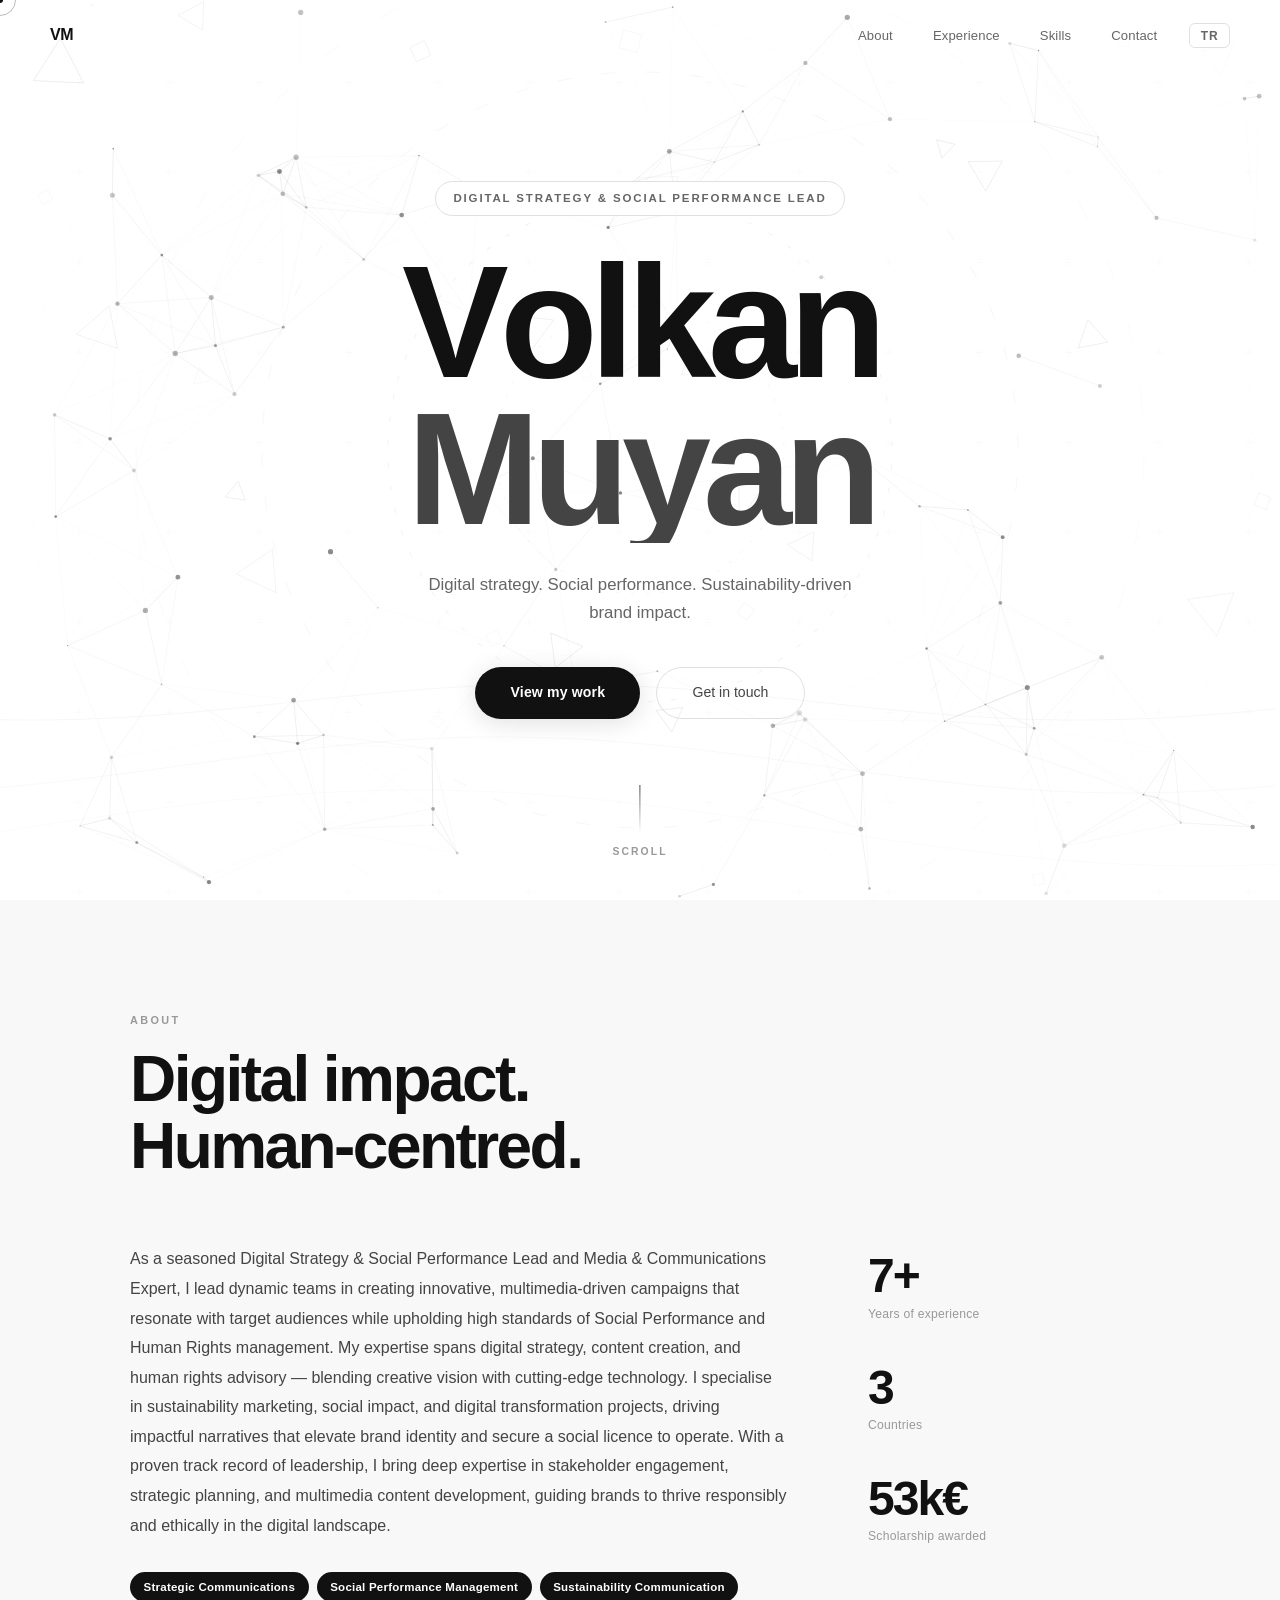
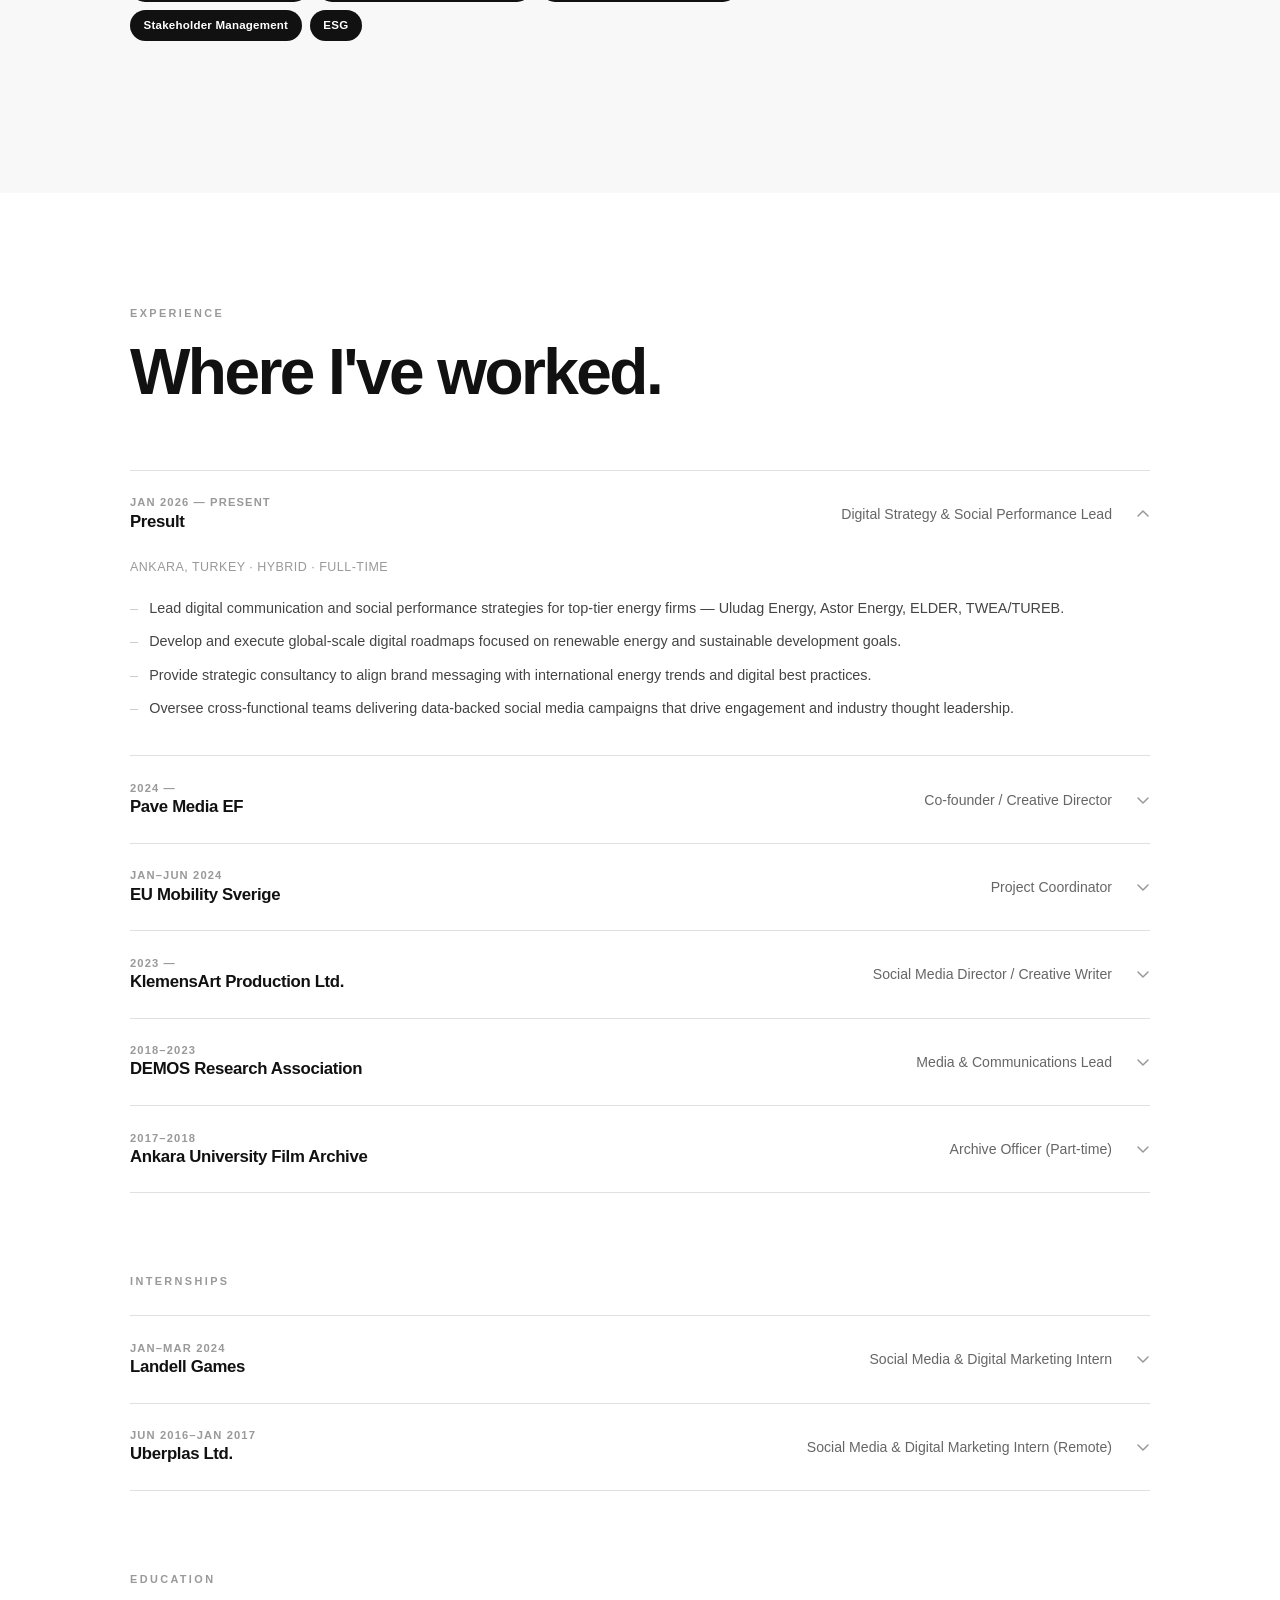
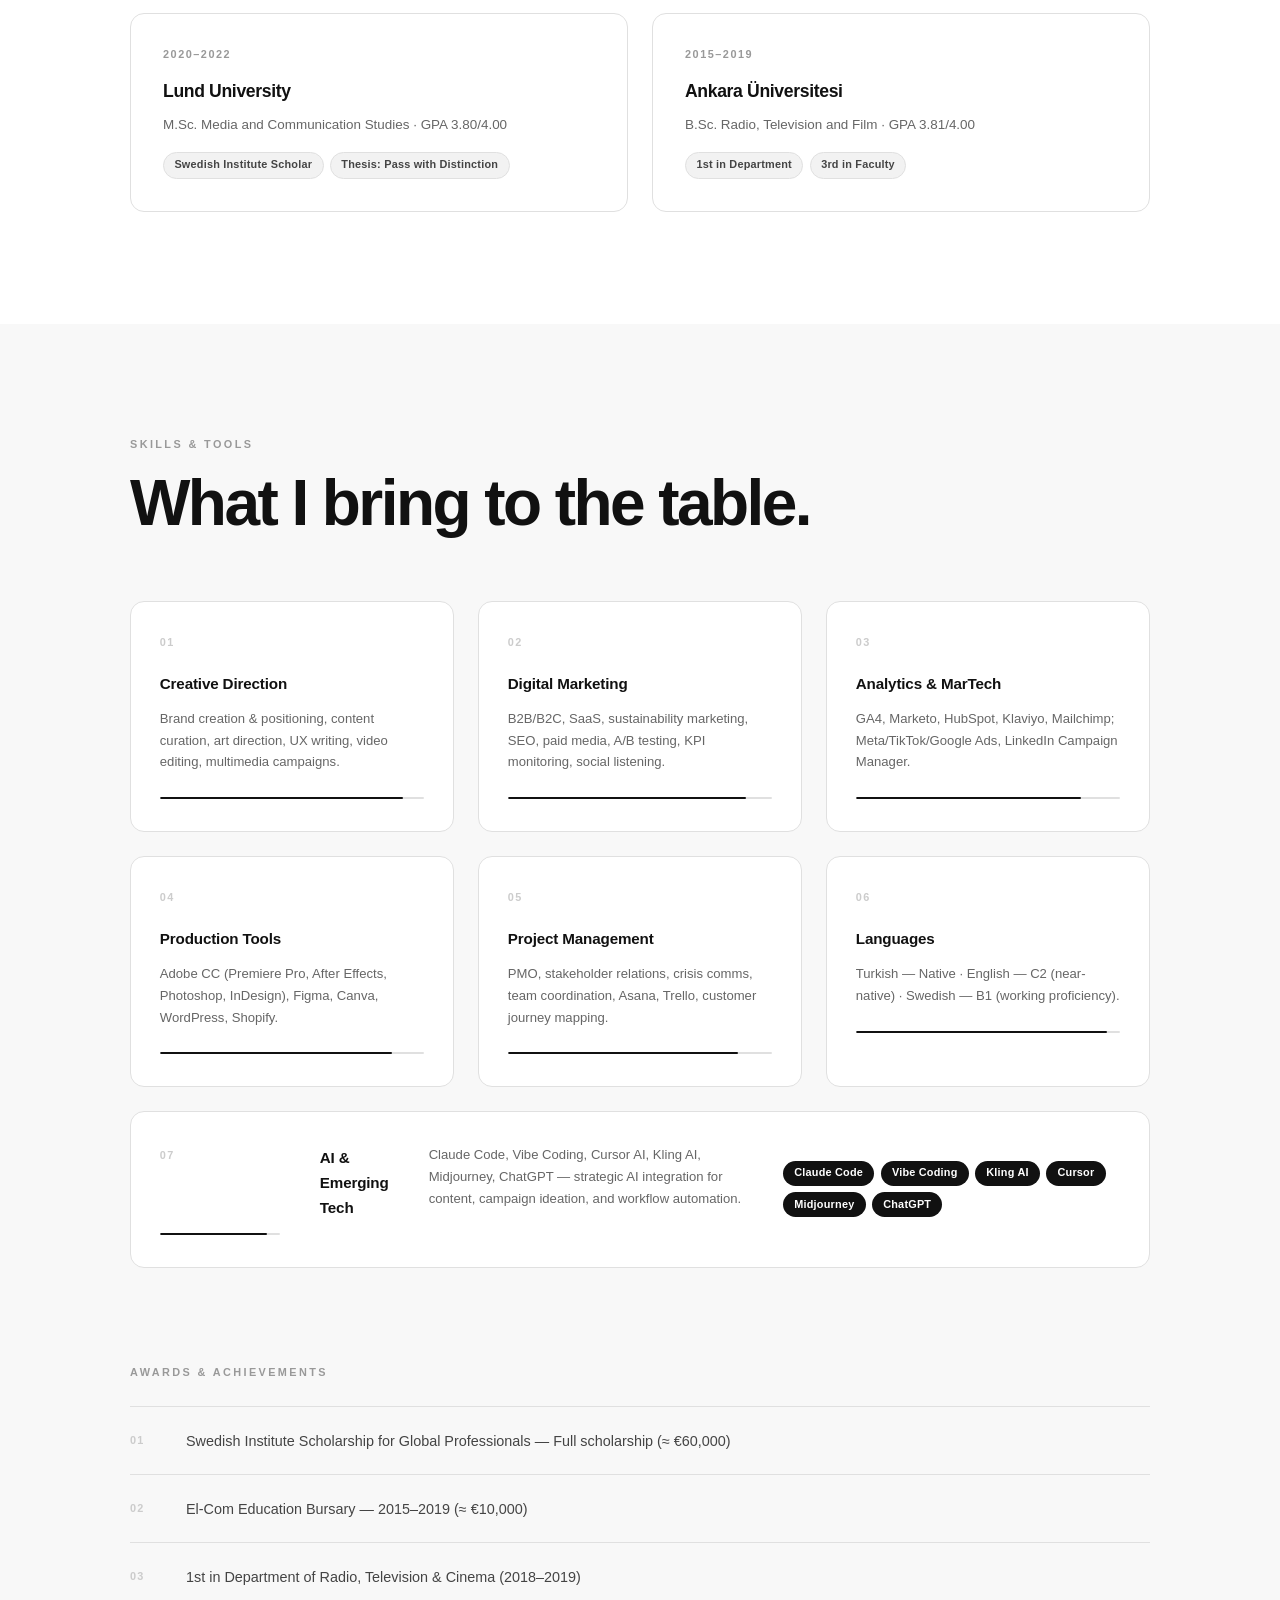
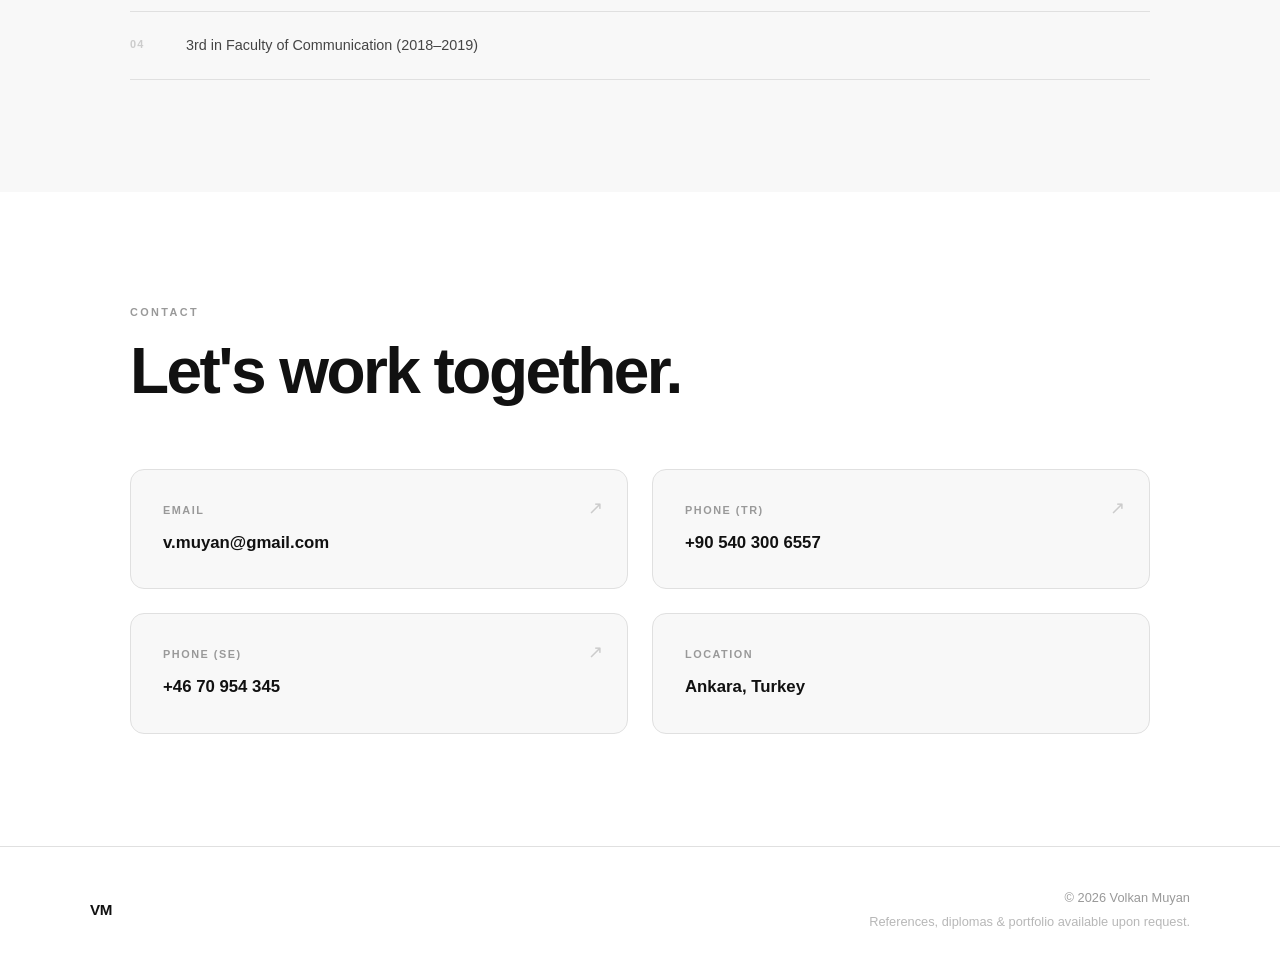
==== commit 5107fcc5: "Add letter hover effects, enhanced canvas, AI skills card" ====
--- a/index.html
+++ b/index.html
@@ -56,10 +56,10 @@
       </p>
       <h1 class="hero-name">
         <span class="word" data-word="Volkan">
-          <span class="c">V</span><span class="c">o</span><span class="c">l</span><span class="c">k</span><span class="c">a</span><span class="c">n</span>
+          <span class="c" data-effect="colorflash">V</span><span class="c" data-effect="liquid">o</span><span class="c" data-effect="spin">l</span><span class="c" data-effect="glitch">k</span><span class="c" data-effect="leaf">a</span><span class="c" data-effect="wave">n</span>
         </span>
         <span class="word accent" data-word="Muyan">
-          <span class="c">M</span><span class="c">u</span><span class="c">y</span><span class="c">a</span><span class="c">n</span>
+          <span class="c" data-effect="explode">M</span><span class="c" data-effect="bubble">u</span><span class="c" data-effect="rainbow">y</span><span class="c" data-effect="bounce">a</span><span class="c" data-effect="shake">n</span>
         </span>
       </h1>
       <p class="hero-desc"
@@ -399,6 +399,16 @@
           <p  data-en="Turkish — Native · English — C2 (near-native) · Swedish — B1 (working proficiency)."
               data-tr="Türkçe — Anadil · İngilizce — C2 (neredeyse anadil) · İsveççe — B1 (çalışma düzeyi).">Turkish — Native · English — C2 (near-native) · Swedish — B1 (working proficiency).</p>
           <div class="skill-bar"><div class="skill-fill" data-width="95"></div></div>
+        </div>
+        <div class="skill-card reveal delay-1 skill-card--ai">
+          <div class="skill-num">07</div>
+          <h4 data-en="AI &amp; Emerging Tech" data-tr="Yapay Zeka &amp; Yeni Teknolojiler">AI &amp; Emerging Tech</h4>
+          <p  data-en="Claude Code, Vibe Coding, Cursor AI, Kling AI, Midjourney, ChatGPT — strategic AI integration for content, campaign ideation, and workflow automation."
+              data-tr="Claude Code, Vibe Coding, Cursor AI, Kling AI, Midjourney, ChatGPT — içerik, kampanya fikirleri ve iş akışı otomasyonu için stratejik yapay zeka entegrasyonu.">Claude Code, Vibe Coding, Cursor AI, Kling AI, Midjourney, ChatGPT — strategic AI integration for content, campaign ideation, and workflow automation.</p>
+          <div class="skill-tags-mini">
+            <span>Claude Code</span><span>Vibe Coding</span><span>Kling AI</span><span>Cursor</span><span>Midjourney</span><span>ChatGPT</span>
+          </div>
+          <div class="skill-bar"><div class="skill-fill" data-width="89"></div></div>
         </div>
       </div>
 
--- a/style.css
+++ b/style.css
@@ -435,6 +435,214 @@
 }
 
 /* ==============================================
+   LETTER HOVER EFFECTS
+=============================================== */
+
+/* Base — all interactive letters */
+.hero-name .c[data-effect] {
+  display: inline-block;
+  position: relative;
+  cursor: default;
+  will-change: transform;
+}
+
+/* 1. V — Color flash (warm crimson burst) */
+@keyframes colorflash {
+  0%   { color: inherit; }
+  20%  { color: #c0392b; text-shadow: 0 0 24px rgba(192,57,43,0.5); }
+  50%  { color: #e67e22; text-shadow: 0 0 32px rgba(230,126,34,0.6); }
+  80%  { color: #c0392b; }
+  100% { color: inherit; text-shadow: none; }
+}
+.c[data-effect="colorflash"].fx { animation: colorflash 0.7s ease forwards; }
+
+/* 2. o — Liquid melt */
+@keyframes liquidmelt {
+  0%   { transform: scaleY(1)  scaleX(1);    filter: blur(0px);   }
+  25%  { transform: scaleY(1.3) scaleX(0.7); filter: blur(1.5px); }
+  55%  { transform: scaleY(0.7) scaleX(1.2); filter: blur(0.5px); }
+  80%  { transform: scaleY(1.1) scaleX(0.95);}
+  100% { transform: scaleY(1)  scaleX(1);    filter: blur(0px);   }
+}
+.c[data-effect="liquid"].fx { animation: liquidmelt 0.7s cubic-bezier(0.4,0,0.2,1) forwards; }
+
+/* 3. l — Spin */
+@keyframes spinletter {
+  0%   { transform: rotate(0deg)   scale(1); }
+  50%  { transform: rotate(200deg) scale(1.2); }
+  100% { transform: rotate(360deg) scale(1); }
+}
+.c[data-effect="spin"].fx { animation: spinletter 0.6s cubic-bezier(0.4,0,0.2,1) forwards; }
+
+/* 4. k — Glitch */
+@keyframes glitch {
+  0%   { transform: translate(0,0);    text-shadow: none; }
+  15%  { transform: translate(-3px,1px); text-shadow: 3px 0 #888, -3px 0 #bbb; }
+  30%  { transform: translate(3px,-1px); text-shadow: -3px 0 #aaa, 3px 0 #666; }
+  45%  { transform: translate(-2px,2px); text-shadow: 2px 0 #999, -2px 0 #ccc; }
+  60%  { transform: translate(2px,-2px); text-shadow: -2px 0 #888, 2px 0 #aaa; }
+  75%  { transform: translate(-1px,0);  text-shadow: 1px 0 #bbb, -1px 0 #777; }
+  100% { transform: translate(0,0);    text-shadow: none; }
+}
+.c[data-effect="glitch"].fx { animation: glitch 0.55s steps(1) forwards; }
+
+/* 5. a (Volkan) — Leaf: handled entirely in JS (DOM leaves created) */
+@keyframes leafpop {
+  0%   { transform: scale(1);    }
+  30%  { transform: scale(1.35) rotate(-5deg); color: #2ecc71; }
+  60%  { transform: scale(0.9) rotate(3deg);  }
+  100% { transform: scale(1);   color: inherit; }
+}
+.c[data-effect="leaf"].fx { animation: leafpop 0.5s ease forwards; }
+
+/* 6. n (Volkan) — Elastic wave */
+@keyframes wavespring {
+  0%   { transform: translateY(0)   scaleX(1);   }
+  20%  { transform: translateY(-18px) scaleX(0.85); }
+  45%  { transform: translateY(8px)  scaleX(1.1);  }
+  65%  { transform: translateY(-5px) scaleX(0.95); }
+  80%  { transform: translateY(2px)  scaleX(1.02); }
+  100% { transform: translateY(0)   scaleX(1);   }
+}
+.c[data-effect="wave"].fx { animation: wavespring 0.65s cubic-bezier(0.4,0,0.2,1) forwards; }
+
+/* 7. M — Explode: JS creates burst particles */
+@keyframes explodepop {
+  0%   { transform: scale(1);    }
+  30%  { transform: scale(1.4); color: #444; }
+  60%  { transform: scale(0.85); }
+  100% { transform: scale(1);    }
+}
+.c[data-effect="explode"].fx { animation: explodepop 0.5s ease forwards; }
+
+/* 8. u — Bubble up */
+@keyframes bubbleletter {
+  0%   { transform: translateY(0) scaleY(1);   filter: blur(0); }
+  30%  { transform: translateY(-20px) scaleY(0.7); filter: blur(0.5px); }
+  55%  { transform: translateY(5px) scaleY(1.15); }
+  75%  { transform: translateY(-3px) scaleY(0.95); }
+  100% { transform: translateY(0) scaleY(1);   filter: blur(0); }
+}
+.c[data-effect="bubble"].fx { animation: bubbleletter 0.65s cubic-bezier(0.4,0,0.2,1) forwards; }
+
+/* 9. y — Rainbow spectrum */
+@keyframes rainbowletter {
+  0%   { color: inherit; }
+  14%  { color: #e74c3c; }
+  28%  { color: #e67e22; }
+  42%  { color: #f1c40f; }
+  56%  { color: #2ecc71; }
+  70%  { color: #3498db; }
+  85%  { color: #95a5a6; }
+  100% { color: inherit; }
+}
+.c[data-effect="rainbow"].fx { animation: rainbowletter 0.8s linear forwards; }
+
+/* 10. a (Muyan) — Bounce */
+@keyframes bouncealpha {
+  0%   { transform: translateY(0)   scaleY(1);   }
+  28%  { transform: translateY(-28px) scaleY(0.85); }
+  50%  { transform: translateY(6px)  scaleY(1.12); }
+  68%  { transform: translateY(-10px) scaleY(0.95); }
+  82%  { transform: translateY(3px)  scaleY(1.03); }
+  100% { transform: translateY(0)   scaleY(1);   }
+}
+.c[data-effect="bounce"].fx { animation: bouncealpha 0.7s cubic-bezier(0.4,0,0.2,1) forwards; }
+
+/* 11. n (Muyan) — Shake */
+@keyframes shakeletter {
+  0%,100% { transform: translateX(0); }
+  10%  { transform: translateX(-6px) rotate(-3deg); }
+  20%  { transform: translateX(6px)  rotate(3deg); }
+  30%  { transform: translateX(-5px) rotate(-2deg); }
+  40%  { transform: translateX(5px)  rotate(2deg); }
+  50%  { transform: translateX(-3px); }
+  60%  { transform: translateX(3px); }
+  70%  { transform: translateX(-2px); }
+  80%  { transform: translateX(2px); }
+  90%  { transform: translateX(-1px); }
+}
+.c[data-effect="shake"].fx { animation: shakeletter 0.6s ease forwards; }
+
+/* Leaf particles (created in JS) */
+.leaf-particle {
+  position: fixed;
+  width: 10px; height: 10px;
+  background: #27ae60;
+  border-radius: 50% 0 50% 0;
+  pointer-events: none;
+  z-index: 9999;
+  transform-origin: center;
+  animation: leaffly 1.3s ease-out forwards;
+}
+@keyframes leaffly {
+  0%   { transform: translate(0, 0) rotate(0deg) scale(1); opacity: 1; }
+  100% { transform: translate(var(--tx, 40px), var(--ty, -90px)) rotate(var(--rot, 540deg)) scale(0.3); opacity: 0; }
+}
+
+/* Burst particles (created in JS for M) */
+.burst-particle {
+  position: fixed;
+  width: 5px; height: 5px;
+  background: var(--dark);
+  border-radius: 50%;
+  pointer-events: none;
+  z-index: 9999;
+  animation: burstfly 0.7s ease-out forwards;
+}
+@keyframes burstfly {
+  0%   { transform: translate(0,0) scale(1); opacity: 0.8; }
+  100% { transform: translate(var(--bx, 0px), var(--by, -60px)) scale(0); opacity: 0; }
+}
+
+/* Ripple rings (created in JS for M) */
+.ripple-ring {
+  position: fixed;
+  width: 8px; height: 8px;
+  border: 1.5px solid rgba(30,30,30,0.5);
+  border-radius: 50%;
+  pointer-events: none;
+  z-index: 9998;
+  transform: translate(-50%, -50%);
+  animation: rippleexpand 0.8s ease-out forwards;
+}
+@keyframes rippleexpand {
+  0%   { width: 8px; height: 8px; opacity: 0.7; }
+  100% { width: 80px; height: 80px; opacity: 0; }
+}
+
+/* AI skill card — spans full row */
+.skill-card--ai {
+  grid-column: 1 / -1;
+  display: grid;
+  grid-template-columns: auto 1fr auto auto;
+  align-items: center;
+  gap: 0 2.5rem;
+}
+
+.skill-card--ai .skill-num { align-self: start; padding-top: 0.15rem; }
+.skill-card--ai h4  { margin-bottom: 0; }
+.skill-card--ai p   { margin-bottom: 0; font-size: 0.82rem; }
+.skill-card--ai .skill-bar { min-width: 120px; align-self: center; }
+
+.skill-tags-mini {
+  display: flex;
+  flex-wrap: wrap;
+  gap: 0.4rem;
+  align-self: center;
+}
+.skill-tags-mini span {
+  font-size: 0.68rem;
+  font-weight: 600;
+  padding: 0.22rem 0.7rem;
+  background: var(--dark);
+  color: var(--white);
+  border-radius: 100px;
+  letter-spacing: 0.02em;
+  white-space: nowrap;
+}
+
+/* ==============================================
    REVEAL ANIMATIONS
 =============================================== */
 .reveal {
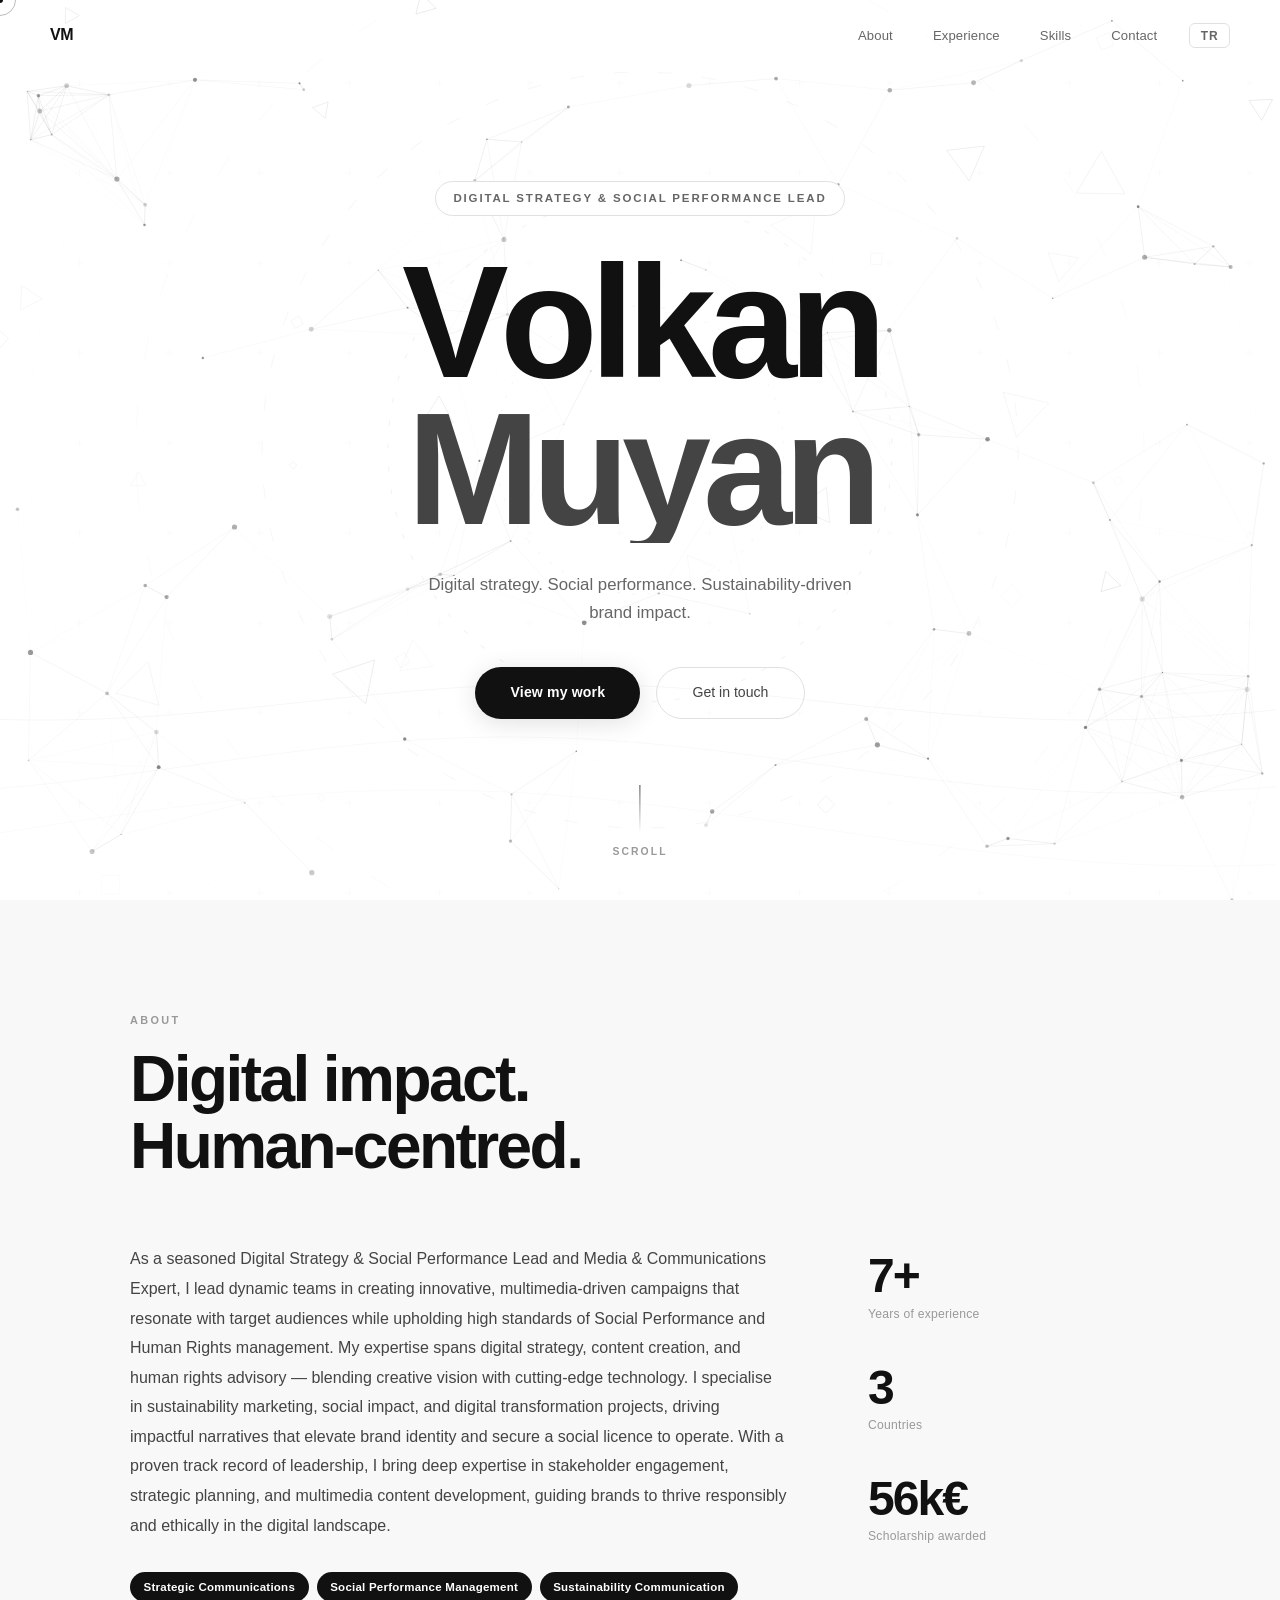
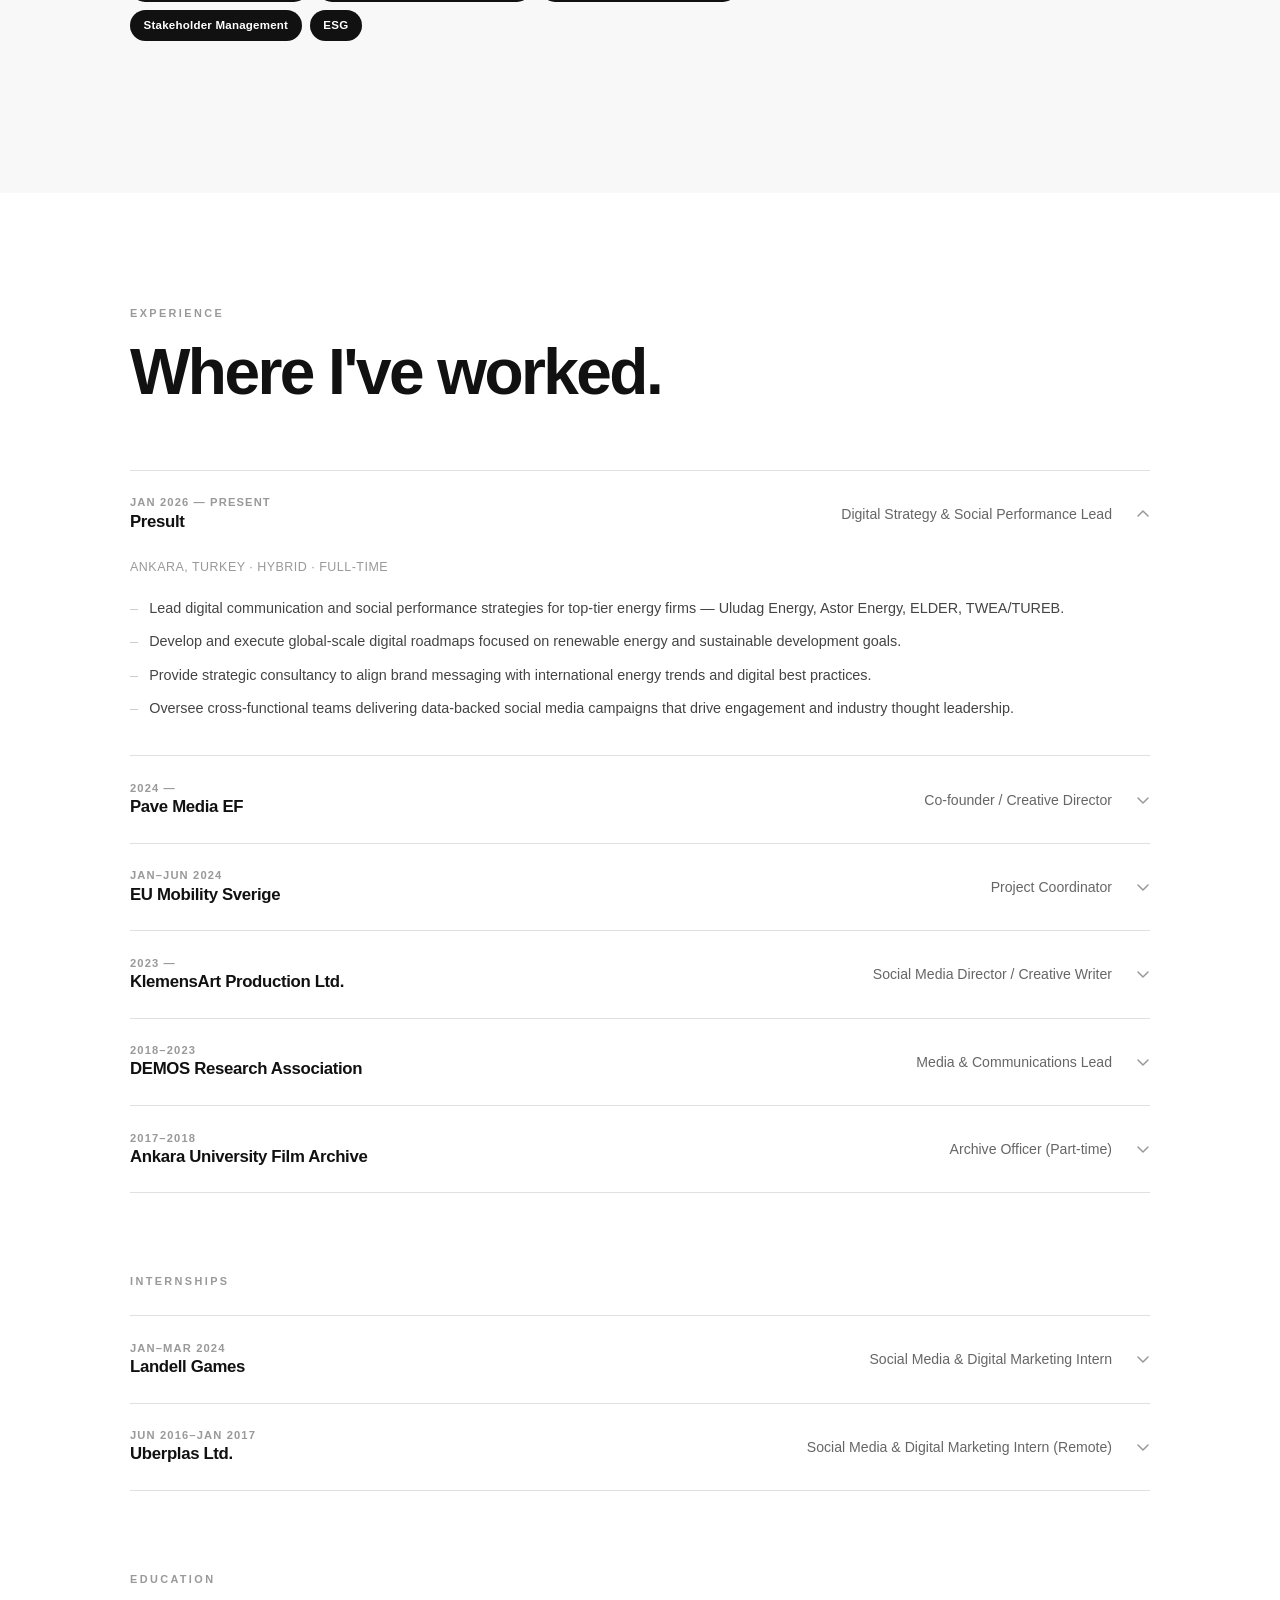
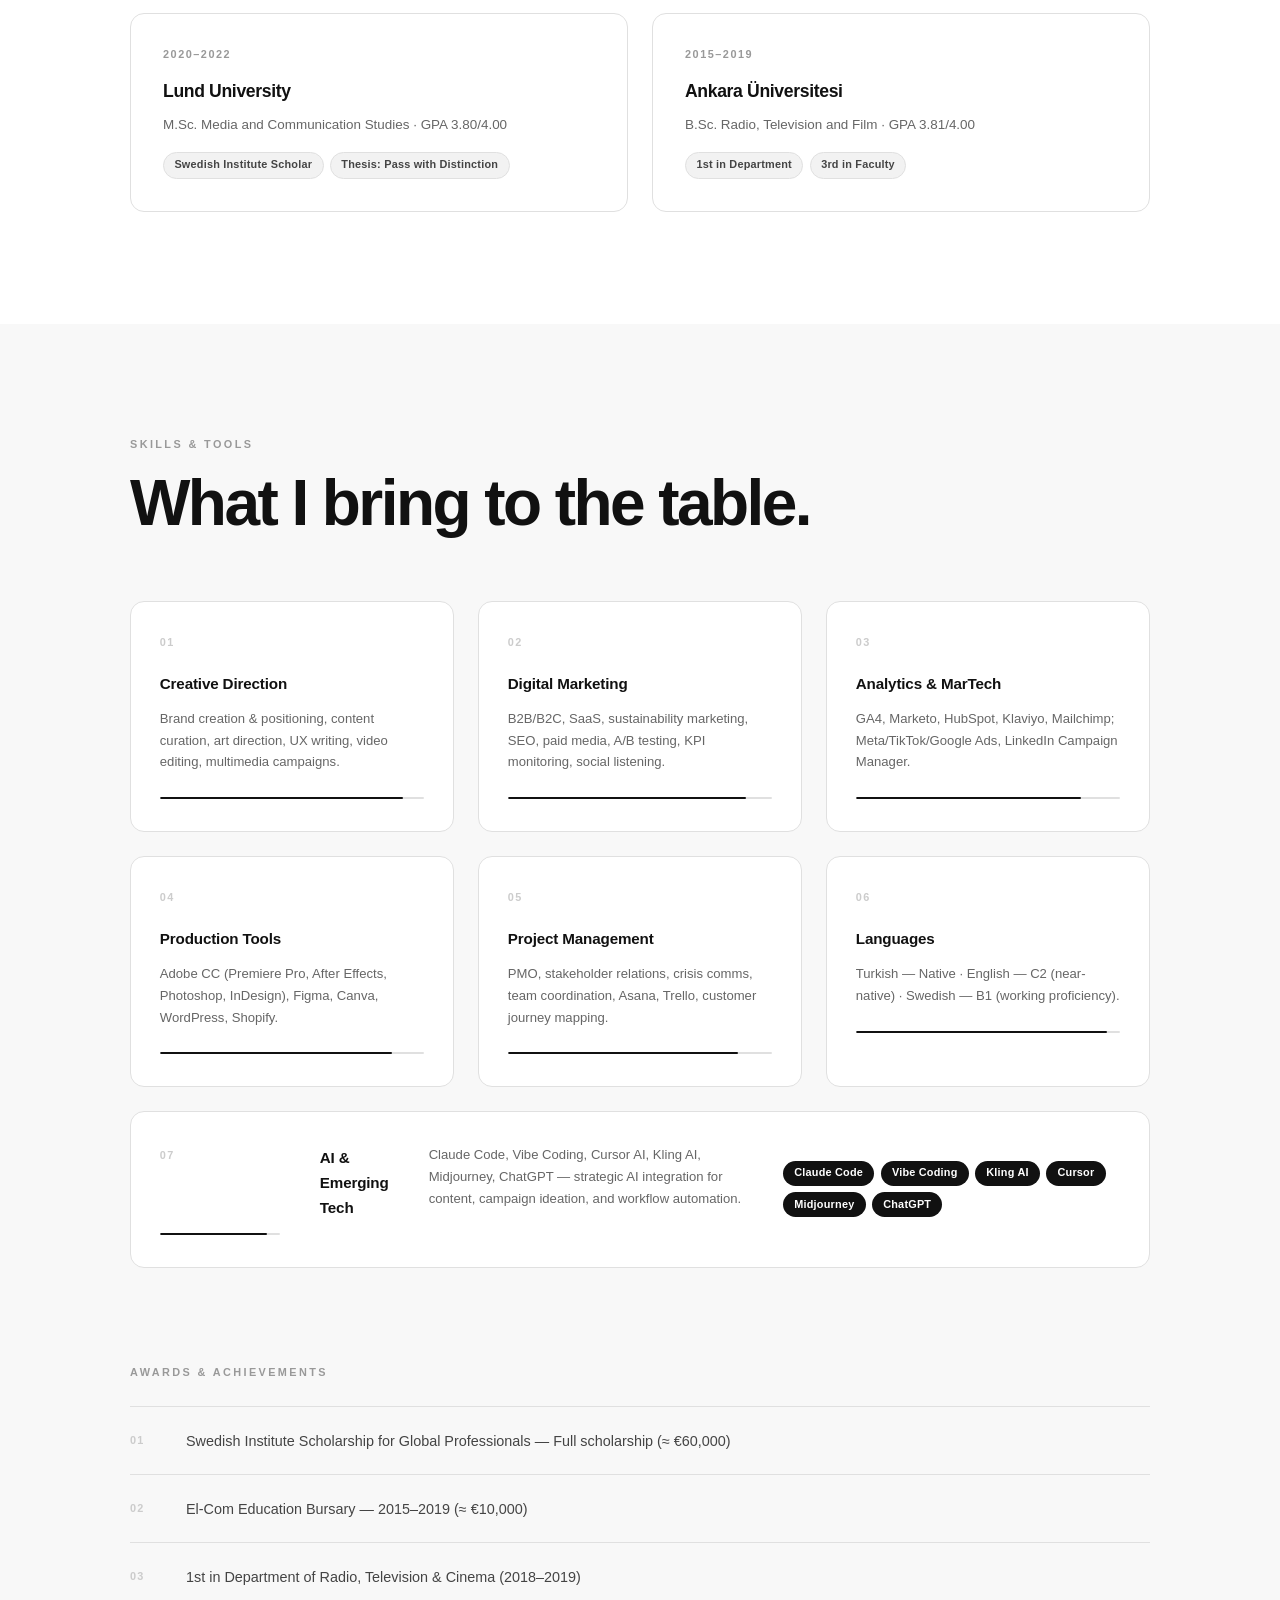
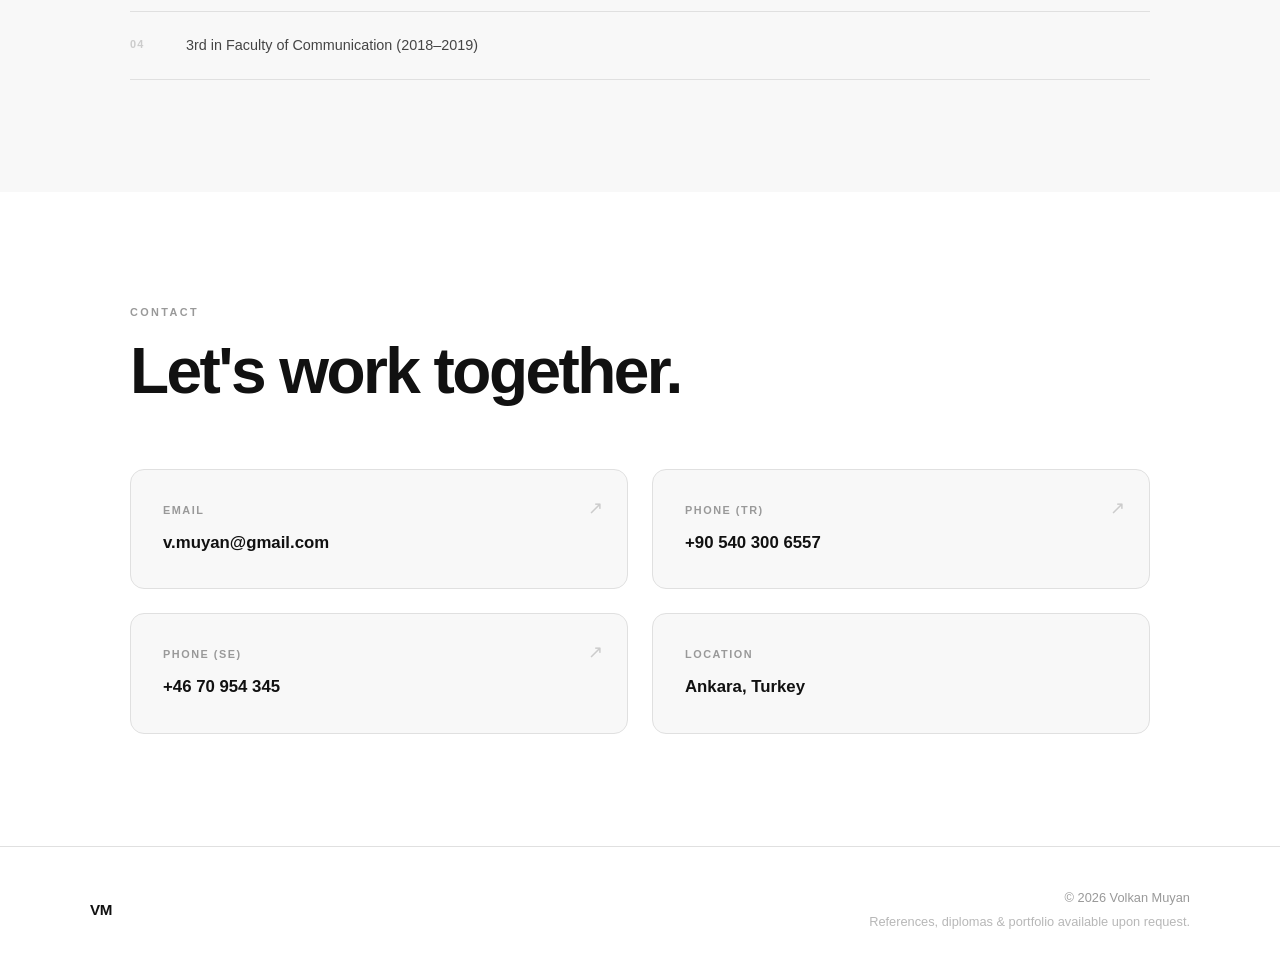
==== commit 2e762d62: "Richer letter effects: pixel, lean, 3D flip, neon, gradient sweep, cursive, tilt, stretch" ====
--- a/index.html
+++ b/index.html
@@ -56,10 +56,10 @@
       </p>
       <h1 class="hero-name">
         <span class="word" data-word="Volkan">
-          <span class="c" data-effect="colorflash">V</span><span class="c" data-effect="liquid">o</span><span class="c" data-effect="spin">l</span><span class="c" data-effect="glitch">k</span><span class="c" data-effect="leaf">a</span><span class="c" data-effect="wave">n</span>
+          <span class="c" data-effect="fontchange">V</span><span class="c" data-effect="pixel">o</span><span class="c" data-effect="lean">l</span><span class="c" data-effect="flip3d">k</span><span class="c" data-effect="leaf">a</span><span class="c" data-effect="neon">n</span>
         </span>
         <span class="word accent" data-word="Muyan">
-          <span class="c" data-effect="explode">M</span><span class="c" data-effect="bubble">u</span><span class="c" data-effect="rainbow">y</span><span class="c" data-effect="bounce">a</span><span class="c" data-effect="shake">n</span>
+          <span class="c" data-effect="explode">M</span><span class="c" data-effect="cursive">u</span><span class="c" data-effect="gradient">y</span><span class="c" data-effect="tilt3d">a</span><span class="c" data-effect="stretch">n</span>
         </span>
       </h1>
       <p class="hero-desc"
--- a/style.css
+++ b/style.css
@@ -438,149 +438,173 @@
    LETTER HOVER EFFECTS
 =============================================== */
 
-/* Base — all interactive letters */
 .hero-name .c[data-effect] {
   display: inline-block;
   position: relative;
   cursor: default;
-  will-change: transform;
-}
-
-/* 1. V — Color flash (warm crimson burst) */
-@keyframes colorflash {
-  0%   { color: inherit; }
-  20%  { color: #c0392b; text-shadow: 0 0 24px rgba(192,57,43,0.5); }
-  50%  { color: #e67e22; text-shadow: 0 0 32px rgba(230,126,34,0.6); }
-  80%  { color: #c0392b; }
-  100% { color: inherit; text-shadow: none; }
-}
-.c[data-effect="colorflash"].fx { animation: colorflash 0.7s ease forwards; }
-
-/* 2. o — Liquid melt */
-@keyframes liquidmelt {
-  0%   { transform: scaleY(1)  scaleX(1);    filter: blur(0px);   }
-  25%  { transform: scaleY(1.3) scaleX(0.7); filter: blur(1.5px); }
-  55%  { transform: scaleY(0.7) scaleX(1.2); filter: blur(0.5px); }
-  80%  { transform: scaleY(1.1) scaleX(0.95);}
-  100% { transform: scaleY(1)  scaleX(1);    filter: blur(0px);   }
-}
-.c[data-effect="liquid"].fx { animation: liquidmelt 0.7s cubic-bezier(0.4,0,0.2,1) forwards; }
-
-/* 3. l — Spin */
-@keyframes spinletter {
-  0%   { transform: rotate(0deg)   scale(1); }
-  50%  { transform: rotate(200deg) scale(1.2); }
-  100% { transform: rotate(360deg) scale(1); }
-}
-.c[data-effect="spin"].fx { animation: spinletter 0.6s cubic-bezier(0.4,0,0.2,1) forwards; }
-
-/* 4. k — Glitch */
-@keyframes glitch {
-  0%   { transform: translate(0,0);    text-shadow: none; }
-  15%  { transform: translate(-3px,1px); text-shadow: 3px 0 #888, -3px 0 #bbb; }
-  30%  { transform: translate(3px,-1px); text-shadow: -3px 0 #aaa, 3px 0 #666; }
-  45%  { transform: translate(-2px,2px); text-shadow: 2px 0 #999, -2px 0 #ccc; }
-  60%  { transform: translate(2px,-2px); text-shadow: -2px 0 #888, 2px 0 #aaa; }
-  75%  { transform: translate(-1px,0);  text-shadow: 1px 0 #bbb, -1px 0 #777; }
-  100% { transform: translate(0,0);    text-shadow: none; }
-}
-.c[data-effect="glitch"].fx { animation: glitch 0.55s steps(1) forwards; }
-
-/* 5. a (Volkan) — Leaf: handled entirely in JS (DOM leaves created) */
+  will-change: transform, filter;
+  transform-style: preserve-3d;
+}
+
+/* ── 1. V — Font change (JS-driven, smooth fade) ─────── */
+/* CSS state for JS-driven font swap */
+.c[data-effect="fontchange"].fx-out {
+  opacity: 0;
+  transform: scale(0.75) translateY(8px);
+  transition: opacity 0.14s ease, transform 0.14s ease;
+}
+.c[data-effect="fontchange"].fx-in {
+  opacity: 1;
+  transform: scale(1) translateY(0);
+  transition: opacity 0.18s ease, transform 0.18s ease;
+}
+
+/* ── 2. o — Pixel art (blur × contrast dissolve) ─────── */
+@keyframes pixelate {
+  0%   { filter: none; }
+  18%  { filter: blur(1px)   contrast(6)  saturate(0); }
+  40%  { filter: blur(3.5px) contrast(18) saturate(0) brightness(1.3); }
+  62%  { filter: blur(1.5px) contrast(9)  saturate(0); }
+  82%  { filter: blur(0.4px) contrast(3); }
+  100% { filter: none; }
+}
+.c[data-effect="pixel"].fx {
+  animation: pixelate 0.9s cubic-bezier(0.4,0,0.2,1) forwards;
+}
+
+/* ── 3. l — Lean sideways (smooth skew) ──────────────── */
+@keyframes leanletter {
+  0%   { transform: skewX(0deg)   scaleY(1)    translateX(0); }
+  22%  { transform: skewX(-28deg) scaleY(0.88) translateX(-4px); }
+  48%  { transform: skewX(18deg)  scaleY(1.06) translateX(3px); }
+  68%  { transform: skewX(-9deg)  scaleY(0.97) translateX(-1px); }
+  84%  { transform: skewX(4deg)   scaleY(1.01); }
+  100% { transform: skewX(0deg)   scaleY(1)    translateX(0); }
+}
+.c[data-effect="lean"].fx {
+  animation: leanletter 0.85s cubic-bezier(0.34,1.56,0.64,1) forwards;
+}
+
+/* ── 4. k — 3D Y-axis flip ───────────────────────────── */
+@keyframes flip3d {
+  0%   { transform: perspective(300px) rotateY(0deg)   scale(1); }
+  35%  { transform: perspective(300px) rotateY(180deg) scale(0.85); }
+  70%  { transform: perspective(300px) rotateY(310deg) scale(1.08); }
+  100% { transform: perspective(300px) rotateY(360deg) scale(1); }
+}
+.c[data-effect="flip3d"].fx {
+  animation: flip3d 0.8s cubic-bezier(0.4,0,0.2,1) forwards;
+  backface-visibility: hidden;
+}
+
+/* ── 5. a (Volkan) — Leaf burst (JS + CSS pop) ───────── */
 @keyframes leafpop {
-  0%   { transform: scale(1);    }
-  30%  { transform: scale(1.35) rotate(-5deg); color: #2ecc71; }
-  60%  { transform: scale(0.9) rotate(3deg);  }
-  100% { transform: scale(1);   color: inherit; }
-}
-.c[data-effect="leaf"].fx { animation: leafpop 0.5s ease forwards; }
-
-/* 6. n (Volkan) — Elastic wave */
-@keyframes wavespring {
-  0%   { transform: translateY(0)   scaleX(1);   }
-  20%  { transform: translateY(-18px) scaleX(0.85); }
-  45%  { transform: translateY(8px)  scaleX(1.1);  }
-  65%  { transform: translateY(-5px) scaleX(0.95); }
-  80%  { transform: translateY(2px)  scaleX(1.02); }
-  100% { transform: translateY(0)   scaleX(1);   }
-}
-.c[data-effect="wave"].fx { animation: wavespring 0.65s cubic-bezier(0.4,0,0.2,1) forwards; }
-
-/* 7. M — Explode: JS creates burst particles */
+  0%   { transform: scale(1) rotate(0deg); }
+  25%  { transform: scale(1.4) rotate(-6deg); color: #27ae60; }
+  55%  { transform: scale(0.88) rotate(4deg); }
+  78%  { transform: scale(1.05) rotate(-1deg); }
+  100% { transform: scale(1) rotate(0deg); color: inherit; }
+}
+.c[data-effect="leaf"].fx {
+  animation: leafpop 0.7s cubic-bezier(0.34,1.56,0.64,1) forwards;
+}
+
+/* ── 6. n (Volkan) — Dark neon glow ─────────────────── */
+@keyframes neonpulse {
+  0%,100% { text-shadow: none; letter-spacing: inherit; }
+  20%  { text-shadow: 0 0 6px rgba(80,80,80,0.6), 0 0 18px rgba(60,60,60,0.4); }
+  45%  { text-shadow: 0 0 10px rgba(40,40,40,0.9), 0 0 30px rgba(20,20,20,0.5), 0 0 55px rgba(10,10,10,0.3); color: #333; letter-spacing: 0.06em; }
+  70%  { text-shadow: 0 0 8px rgba(60,60,60,0.7), 0 0 22px rgba(40,40,40,0.4); }
+}
+.c[data-effect="neon"].fx {
+  animation: neonpulse 1s ease forwards;
+}
+
+/* ── 7. M — Explode (JS particles + CSS pop) ─────────── */
 @keyframes explodepop {
-  0%   { transform: scale(1);    }
-  30%  { transform: scale(1.4); color: #444; }
-  60%  { transform: scale(0.85); }
-  100% { transform: scale(1);    }
-}
-.c[data-effect="explode"].fx { animation: explodepop 0.5s ease forwards; }
-
-/* 8. u — Bubble up */
-@keyframes bubbleletter {
-  0%   { transform: translateY(0) scaleY(1);   filter: blur(0); }
-  30%  { transform: translateY(-20px) scaleY(0.7); filter: blur(0.5px); }
-  55%  { transform: translateY(5px) scaleY(1.15); }
-  75%  { transform: translateY(-3px) scaleY(0.95); }
-  100% { transform: translateY(0) scaleY(1);   filter: blur(0); }
-}
-.c[data-effect="bubble"].fx { animation: bubbleletter 0.65s cubic-bezier(0.4,0,0.2,1) forwards; }
-
-/* 9. y — Rainbow spectrum */
-@keyframes rainbowletter {
-  0%   { color: inherit; }
-  14%  { color: #e74c3c; }
-  28%  { color: #e67e22; }
-  42%  { color: #f1c40f; }
-  56%  { color: #2ecc71; }
-  70%  { color: #3498db; }
-  85%  { color: #95a5a6; }
-  100% { color: inherit; }
-}
-.c[data-effect="rainbow"].fx { animation: rainbowletter 0.8s linear forwards; }
-
-/* 10. a (Muyan) — Bounce */
-@keyframes bouncealpha {
-  0%   { transform: translateY(0)   scaleY(1);   }
-  28%  { transform: translateY(-28px) scaleY(0.85); }
-  50%  { transform: translateY(6px)  scaleY(1.12); }
-  68%  { transform: translateY(-10px) scaleY(0.95); }
-  82%  { transform: translateY(3px)  scaleY(1.03); }
-  100% { transform: translateY(0)   scaleY(1);   }
-}
-.c[data-effect="bounce"].fx { animation: bouncealpha 0.7s cubic-bezier(0.4,0,0.2,1) forwards; }
-
-/* 11. n (Muyan) — Shake */
-@keyframes shakeletter {
-  0%,100% { transform: translateX(0); }
-  10%  { transform: translateX(-6px) rotate(-3deg); }
-  20%  { transform: translateX(6px)  rotate(3deg); }
-  30%  { transform: translateX(-5px) rotate(-2deg); }
-  40%  { transform: translateX(5px)  rotate(2deg); }
-  50%  { transform: translateX(-3px); }
-  60%  { transform: translateX(3px); }
-  70%  { transform: translateX(-2px); }
-  80%  { transform: translateX(2px); }
-  90%  { transform: translateX(-1px); }
-}
-.c[data-effect="shake"].fx { animation: shakeletter 0.6s ease forwards; }
-
-/* Leaf particles (created in JS) */
+  0%   { transform: scale(1); }
+  20%  { transform: scale(1.5) rotate(3deg); }
+  50%  { transform: scale(0.8) rotate(-2deg); }
+  75%  { transform: scale(1.1); }
+  100% { transform: scale(1); }
+}
+.c[data-effect="explode"].fx {
+  animation: explodepop 0.65s cubic-bezier(0.34,1.56,0.64,1) forwards;
+}
+
+/* ── 8. u — Font switch to cursive (JS-driven) ───────── */
+/* same transition states as fontchange */
+.c[data-effect="cursive"].fx-out {
+  opacity: 0;
+  transform: skewX(-15deg) scale(0.8);
+  transition: opacity 0.13s ease, transform 0.13s ease;
+}
+.c[data-effect="cursive"].fx-in {
+  opacity: 1;
+  transform: skewX(0deg) scale(1);
+  transition: opacity 0.2s ease, transform 0.2s ease;
+}
+
+/* ── 9. y — Gradient sweep (JS sets class) ───────────── */
+.c[data-effect="gradient"].fx-grad {
+  background: linear-gradient(90deg, #111 0%, #777 20%, #ccc 40%, #777 60%, #222 80%, #111 100%);
+  background-size: 300% auto;
+  -webkit-background-clip: text;
+  background-clip: text;
+  -webkit-text-fill-color: transparent;
+  color: transparent;
+  animation: gradientswipe 0.95s cubic-bezier(0.4,0,0.2,1) forwards;
+}
+@keyframes gradientswipe {
+  0%   { background-position: 200% center; }
+  100% { background-position: -50% center; }
+}
+
+/* ── 10. a (Muyan) — 3D tilt ────────────────────────── */
+@keyframes tilt3d {
+  0%   { transform: perspective(250px) rotateX(0deg)   rotateY(0deg); }
+  20%  { transform: perspective(250px) rotateX(18deg)  rotateY(-22deg) scale(1.05); }
+  45%  { transform: perspective(250px) rotateX(-12deg) rotateY(18deg)  scale(1.1); }
+  65%  { transform: perspective(250px) rotateX(8deg)   rotateY(-10deg) scale(1.02); }
+  82%  { transform: perspective(250px) rotateX(-3deg)  rotateY(5deg); }
+  100% { transform: perspective(250px) rotateX(0deg)   rotateY(0deg); }
+}
+.c[data-effect="tilt3d"].fx {
+  animation: tilt3d 0.9s cubic-bezier(0.4,0,0.2,1) forwards;
+}
+
+/* ── 11. n (Muyan) — Elastic stretch ───────────────── */
+@keyframes stretch {
+  0%   { transform: scaleX(1)   scaleY(1); }
+  18%  { transform: scaleX(2.8) scaleY(0.35); }
+  38%  { transform: scaleX(0.55) scaleY(1.7); }
+  56%  { transform: scaleX(1.5) scaleY(0.75); }
+  70%  { transform: scaleX(0.85) scaleY(1.15); }
+  82%  { transform: scaleX(1.1) scaleY(0.95); }
+  100% { transform: scaleX(1)   scaleY(1); }
+}
+.c[data-effect="stretch"].fx {
+  animation: stretch 0.85s cubic-bezier(0.34,1.56,0.64,1) forwards;
+}
+
+/* ── DOM Particles ────────────────────────────────────── */
+
+/* Leaf particles */
 .leaf-particle {
   position: fixed;
-  width: 10px; height: 10px;
-  background: #27ae60;
-  border-radius: 50% 0 50% 0;
   pointer-events: none;
   z-index: 9999;
-  transform-origin: center;
-  animation: leaffly 1.3s ease-out forwards;
+  border-radius: 50% 0 50% 0;
+  transform-origin: center center;
+  animation: leaffly var(--dur, 1.4s) cubic-bezier(0.2,0.8,0.4,1) forwards;
 }
 @keyframes leaffly {
-  0%   { transform: translate(0, 0) rotate(0deg) scale(1); opacity: 1; }
-  100% { transform: translate(var(--tx, 40px), var(--ty, -90px)) rotate(var(--rot, 540deg)) scale(0.3); opacity: 0; }
-}
-
-/* Burst particles (created in JS for M) */
+  0%   { transform: translate(0,0) rotate(0deg) scale(1); opacity: 1; }
+  60%  { opacity: 1; }
+  100% { transform: translate(var(--tx,40px), var(--ty,-90px)) rotate(var(--rot,540deg)) scale(0.25); opacity: 0; }
+}
+
+/* Burst particles */
 .burst-particle {
   position: fixed;
   width: 5px; height: 5px;
@@ -588,27 +612,27 @@
   border-radius: 50%;
   pointer-events: none;
   z-index: 9999;
-  animation: burstfly 0.7s ease-out forwards;
+  animation: burstfly 0.75s cubic-bezier(0.2,0.8,0.4,1) forwards;
 }
 @keyframes burstfly {
-  0%   { transform: translate(0,0) scale(1); opacity: 0.8; }
-  100% { transform: translate(var(--bx, 0px), var(--by, -60px)) scale(0); opacity: 0; }
-}
-
-/* Ripple rings (created in JS for M) */
+  0%   { transform: translate(0,0) scale(1); opacity: 0.85; }
+  100% { transform: translate(var(--bx,0px), var(--by,-60px)) scale(0); opacity: 0; }
+}
+
+/* Ripple rings */
 .ripple-ring {
   position: fixed;
-  width: 8px; height: 8px;
-  border: 1.5px solid rgba(30,30,30,0.5);
+  width: 6px; height: 6px;
+  border: 1.5px solid rgba(20,20,20,0.45);
   border-radius: 50%;
   pointer-events: none;
   z-index: 9998;
   transform: translate(-50%, -50%);
-  animation: rippleexpand 0.8s ease-out forwards;
+  animation: rippleexpand 0.9s cubic-bezier(0.2,0.8,0.4,1) forwards;
 }
 @keyframes rippleexpand {
-  0%   { width: 8px; height: 8px; opacity: 0.7; }
-  100% { width: 80px; height: 80px; opacity: 0; }
+  0%   { width: 6px;  height: 6px;  opacity: 0.65; }
+  100% { width: 90px; height: 90px; opacity: 0; }
 }
 
 /* AI skill card — spans full row */
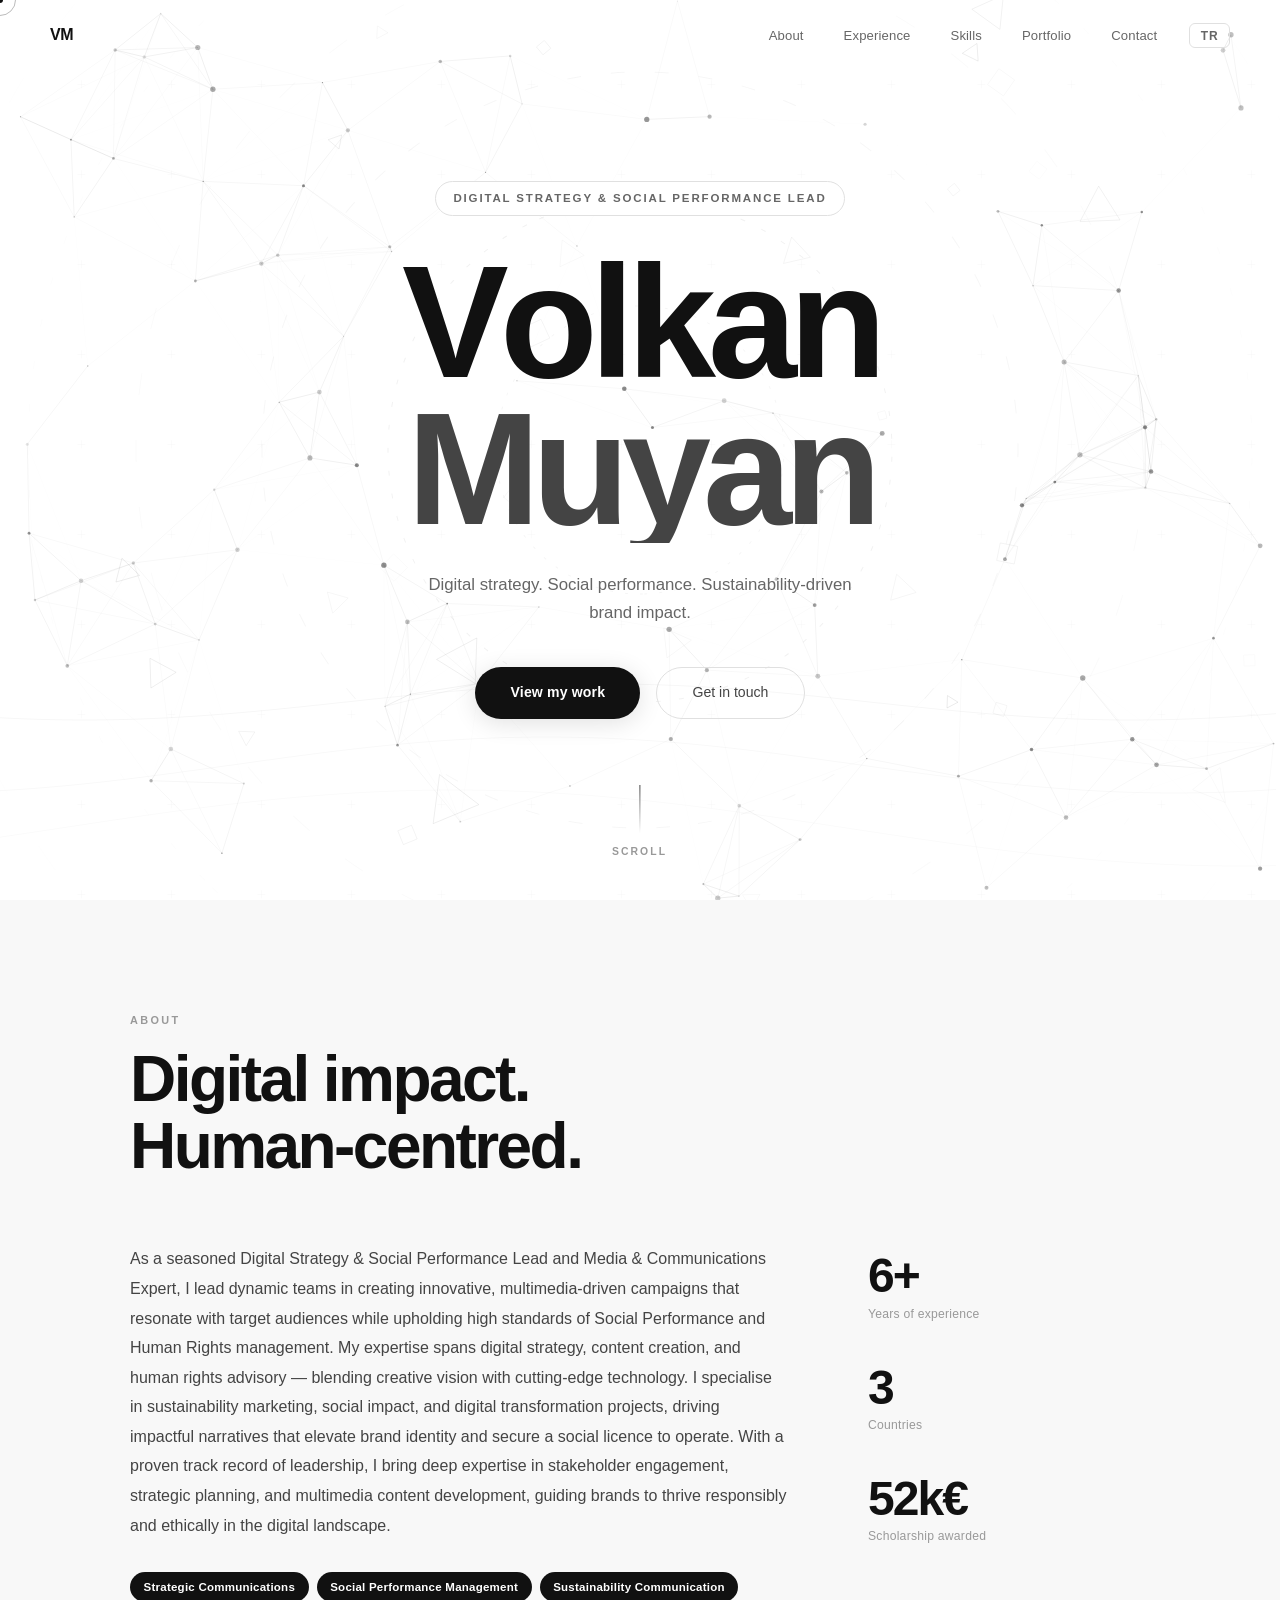
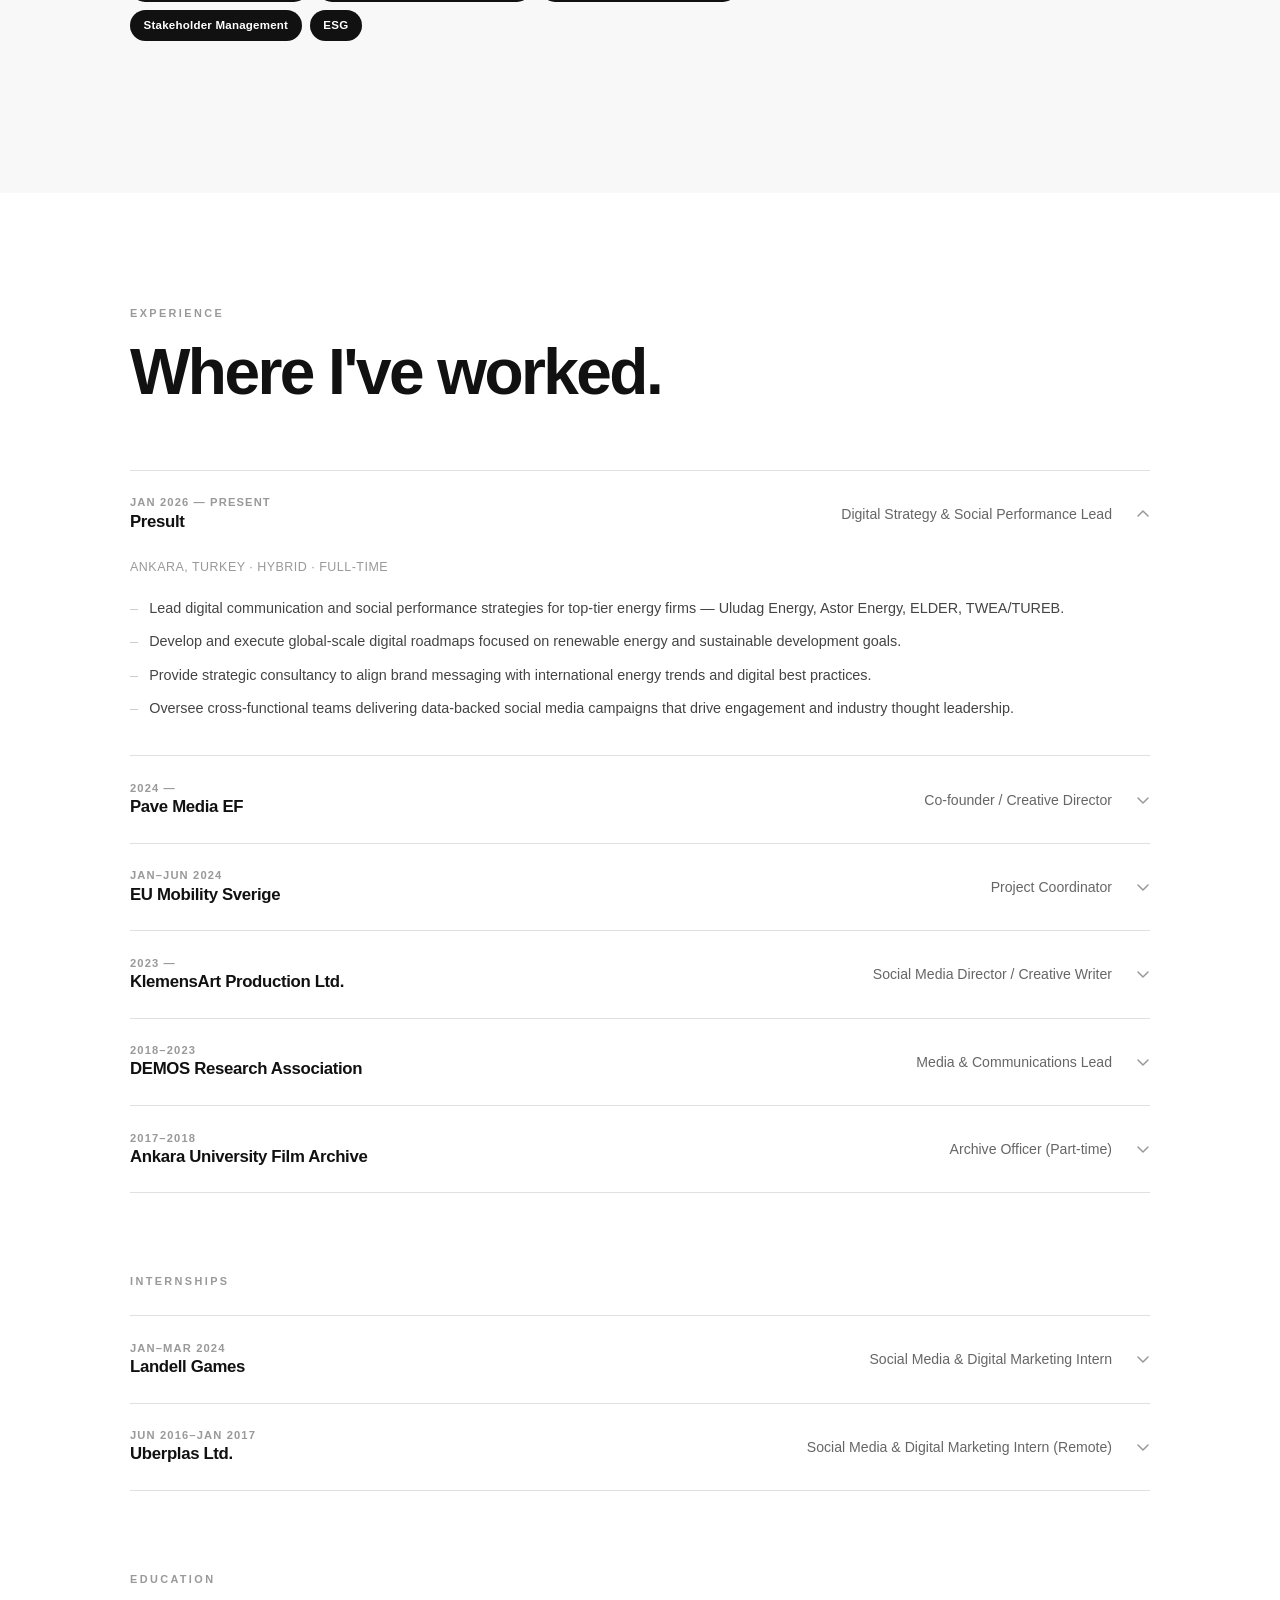
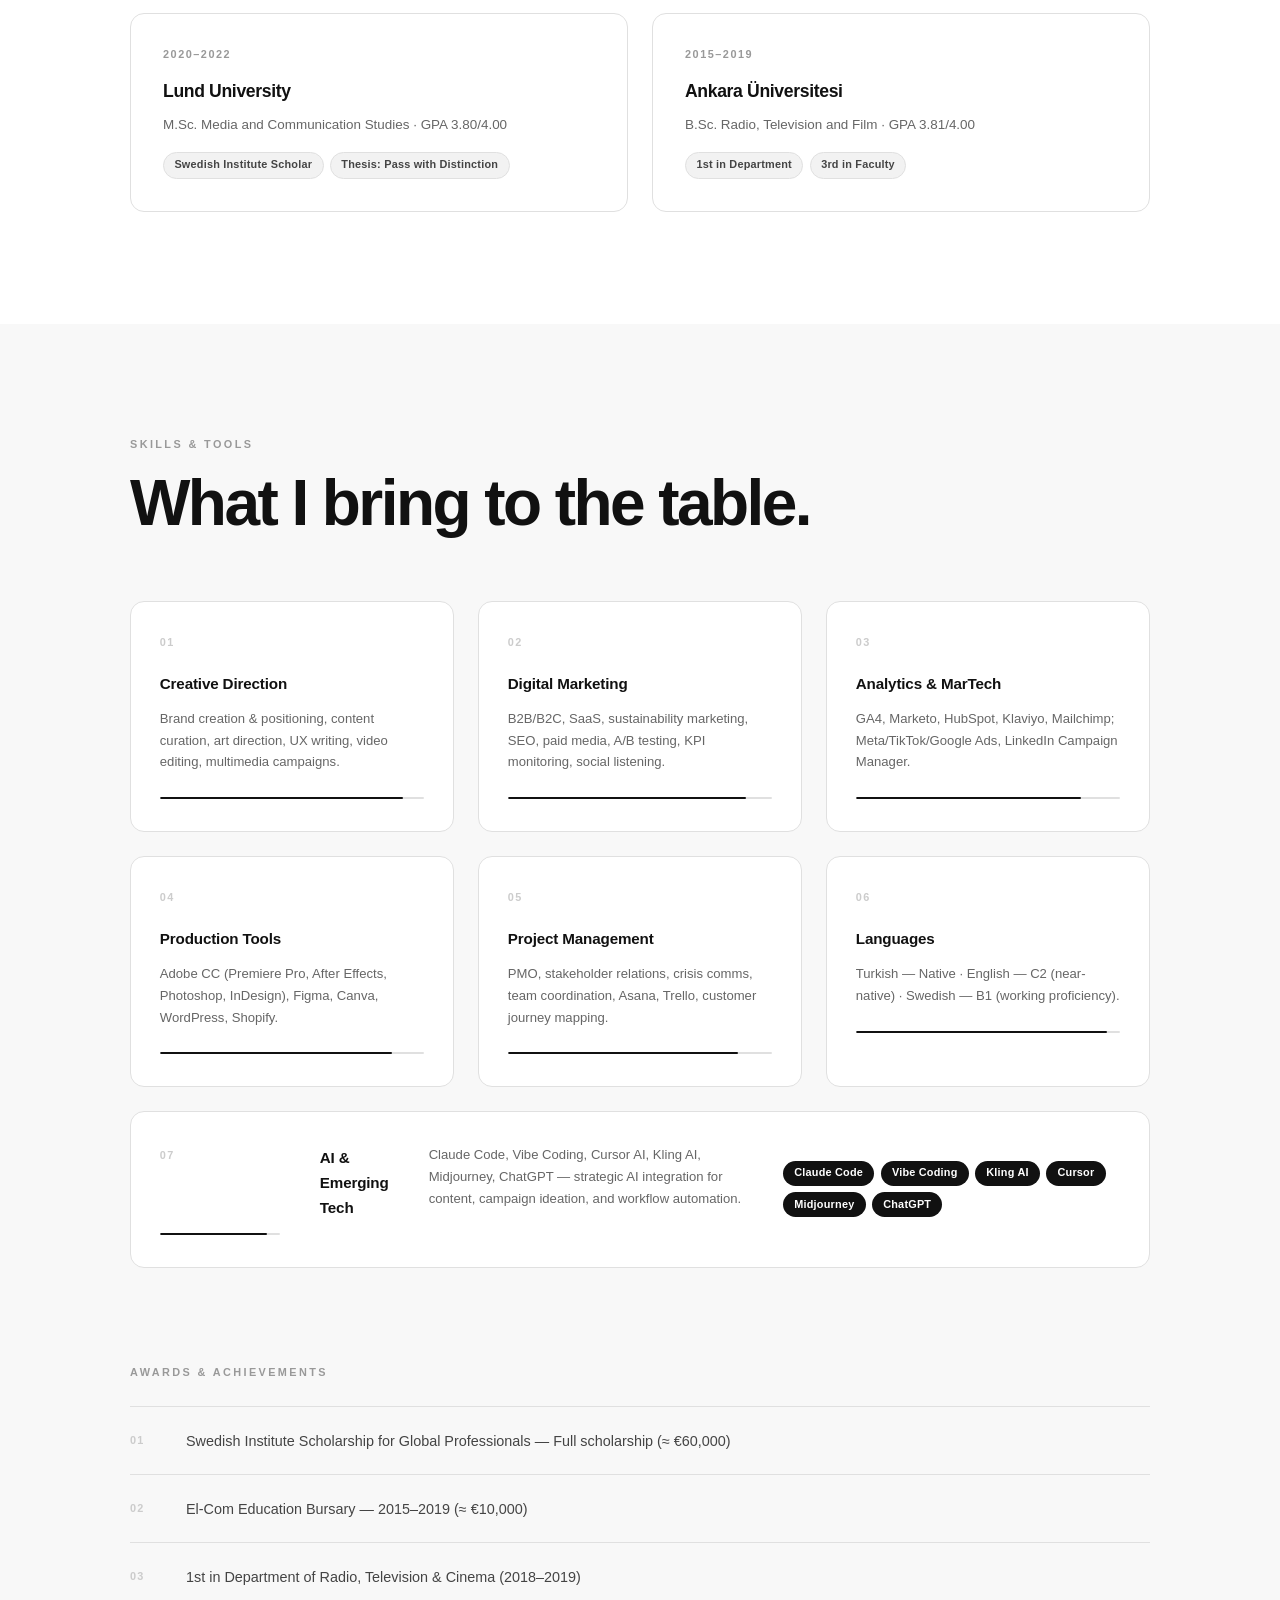
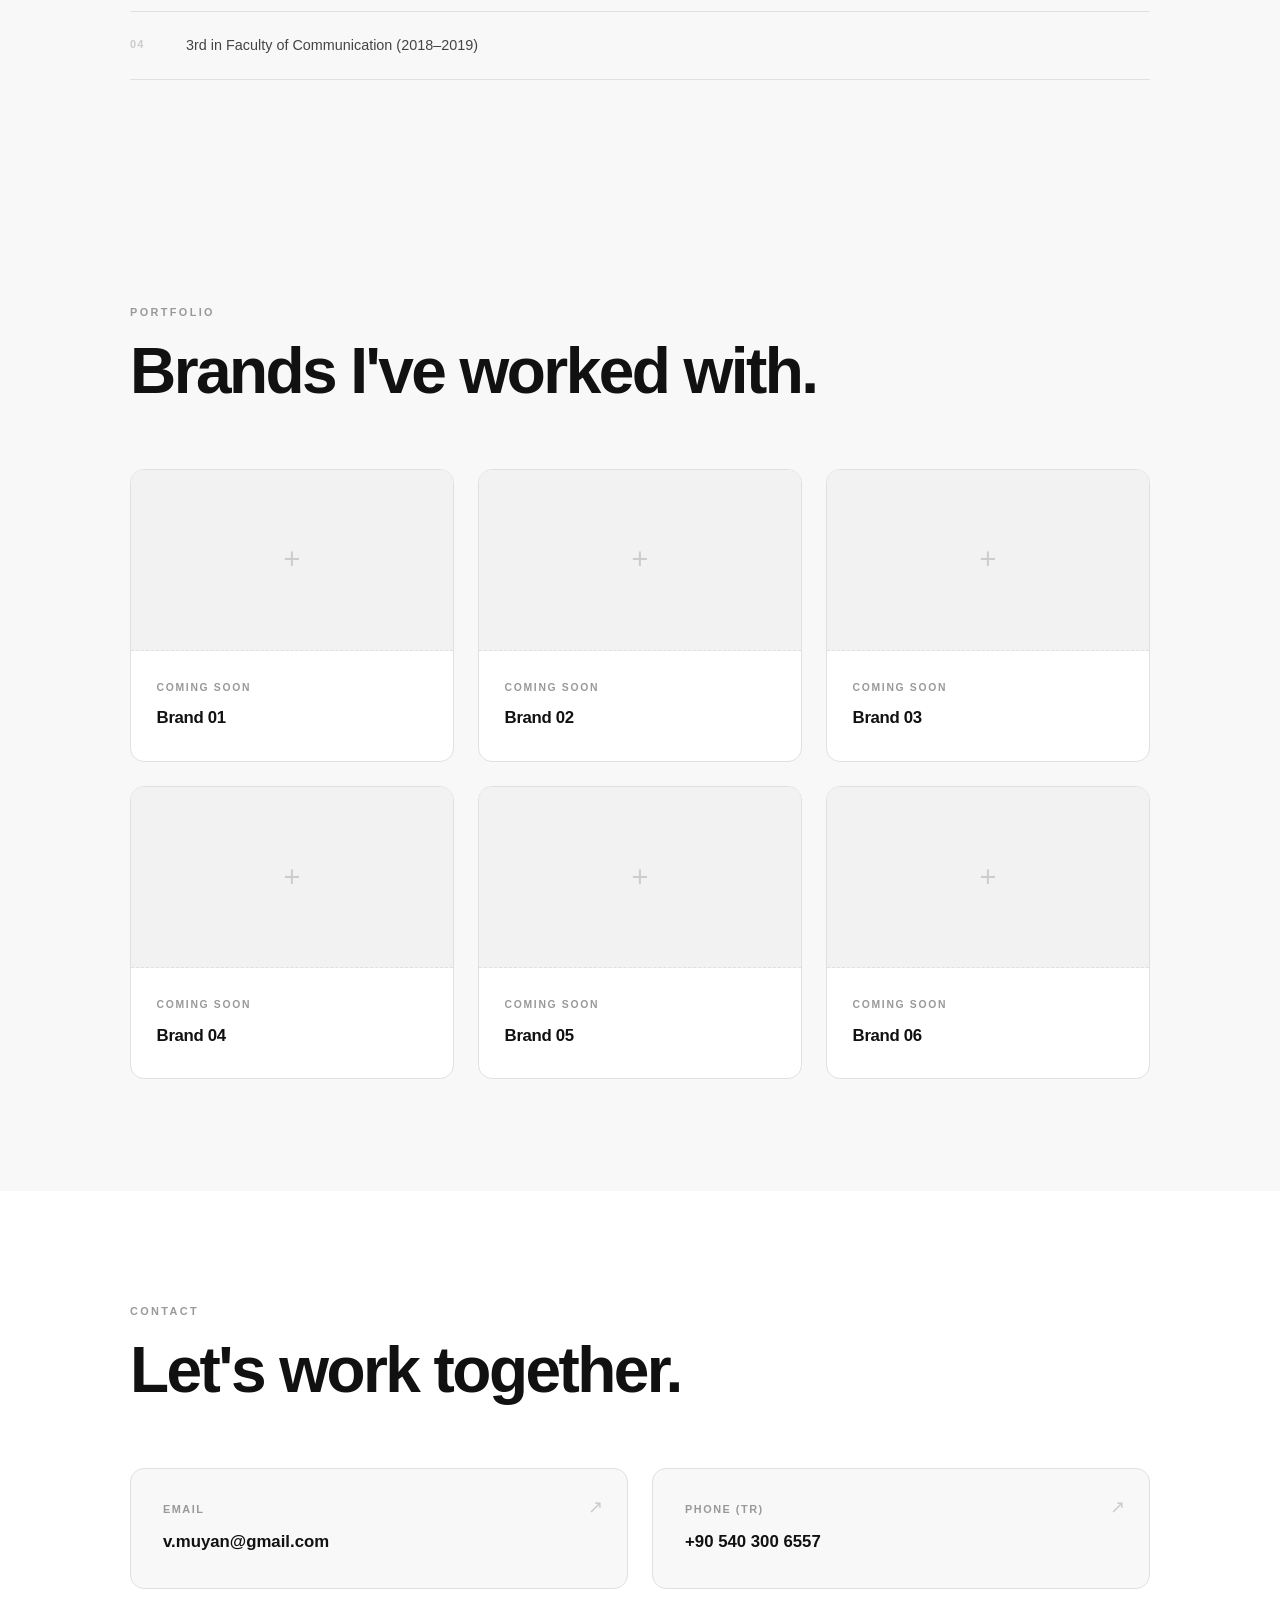
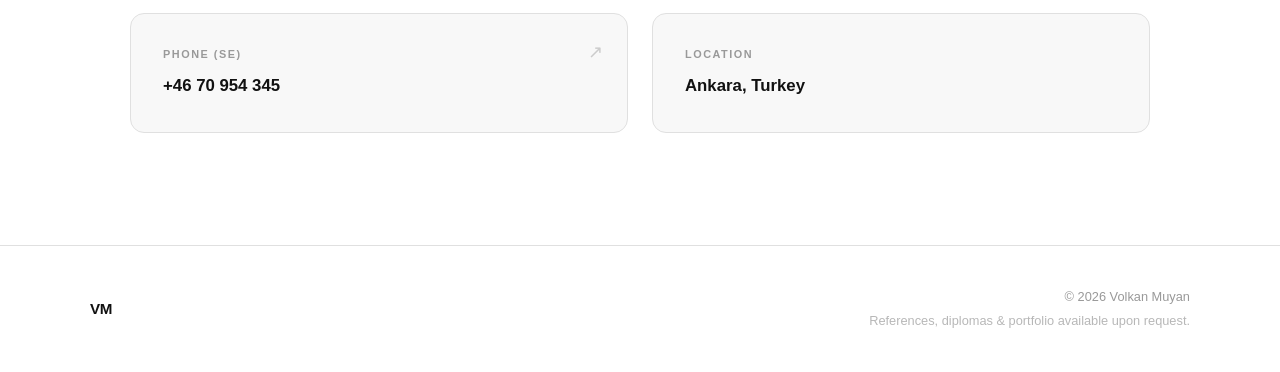
==== commit a47f9e30: "Add portfolio section, color paint trail on hero canvas" ====
--- a/index.html
+++ b/index.html
@@ -20,6 +20,7 @@
         <li><a href="#about"      data-en="About"      data-tr="Hakkımda">About</a></li>
         <li><a href="#experience" data-en="Experience" data-tr="Deneyim">Experience</a></li>
         <li><a href="#skills"     data-en="Skills"     data-tr="Yetenekler">Skills</a></li>
+        <li><a href="#portfolio"  data-en="Portfolio"  data-tr="Portfolyo">Portfolio</a></li>
         <li><a href="#contact"    data-en="Contact"    data-tr="İletişim">Contact</a></li>
       </ul>
       <div class="nav-right">
@@ -38,6 +39,7 @@
       <a href="#about"      data-en="About"      data-tr="Hakkımda">About</a>
       <a href="#experience" data-en="Experience" data-tr="Deneyim">Experience</a>
       <a href="#skills"     data-en="Skills"     data-tr="Yetenekler">Skills</a>
+      <a href="#portfolio"  data-en="Portfolio"  data-tr="Portfolyo">Portfolio</a>
       <a href="#contact"    data-en="Contact"    data-tr="İletişim">Contact</a>
     </nav>
     <div class="mobile-lang">
@@ -48,6 +50,7 @@
   <!-- HERO -->
   <section id="hero">
     <canvas id="heroCanvas"></canvas>
+    <canvas id="paintCanvas"></canvas>
     <div class="hero-content">
       <p class="hero-tag"
          data-en="Digital Strategy &amp; Social Performance Lead"
@@ -442,6 +445,95 @@
     </div>
   </section>
 
+  <!-- PORTFOLIO -->
+  <section id="portfolio">
+    <div class="container">
+      <div class="section-header reveal">
+        <span class="section-label" data-en="Portfolio" data-tr="Portfolyo">Portfolio</span>
+        <h2 class="section-title" data-en="Brands I've worked with." data-tr="Çalıştığım markalar.">Brands I've worked with.</h2>
+      </div>
+
+      <div class="portfolio-grid" id="portfolioGrid">
+
+        <!-- BRAND CARDS — add/remove as needed -->
+        <!-- Template:
+        <div class="brand-card reveal">
+          <div class="brand-logo-area">
+            <img src="logo.png" alt="Brand Name" />
+          </div>
+          <div class="brand-info">
+            <span class="brand-tag">Category</span>
+            <h3>Brand Name</h3>
+            <p>Short description of work done.</p>
+          </div>
+        </div>
+        -->
+
+        <!-- Placeholder slots -->
+        <div class="brand-card brand-card--placeholder reveal">
+          <div class="brand-logo-area">
+            <span class="placeholder-icon">+</span>
+          </div>
+          <div class="brand-info">
+            <span class="brand-tag" data-en="Coming soon" data-tr="Yakında">Coming soon</span>
+            <h3 data-en="Brand 01" data-tr="Marka 01">Brand 01</h3>
+          </div>
+        </div>
+
+        <div class="brand-card brand-card--placeholder reveal delay-1">
+          <div class="brand-logo-area">
+            <span class="placeholder-icon">+</span>
+          </div>
+          <div class="brand-info">
+            <span class="brand-tag" data-en="Coming soon" data-tr="Yakında">Coming soon</span>
+            <h3 data-en="Brand 02" data-tr="Marka 02">Brand 02</h3>
+          </div>
+        </div>
+
+        <div class="brand-card brand-card--placeholder reveal delay-2">
+          <div class="brand-logo-area">
+            <span class="placeholder-icon">+</span>
+          </div>
+          <div class="brand-info">
+            <span class="brand-tag" data-en="Coming soon" data-tr="Yakında">Coming soon</span>
+            <h3 data-en="Brand 03" data-tr="Marka 03">Brand 03</h3>
+          </div>
+        </div>
+
+        <div class="brand-card brand-card--placeholder reveal delay-1">
+          <div class="brand-logo-area">
+            <span class="placeholder-icon">+</span>
+          </div>
+          <div class="brand-info">
+            <span class="brand-tag" data-en="Coming soon" data-tr="Yakında">Coming soon</span>
+            <h3 data-en="Brand 04" data-tr="Marka 04">Brand 04</h3>
+          </div>
+        </div>
+
+        <div class="brand-card brand-card--placeholder reveal delay-2">
+          <div class="brand-logo-area">
+            <span class="placeholder-icon">+</span>
+          </div>
+          <div class="brand-info">
+            <span class="brand-tag" data-en="Coming soon" data-tr="Yakında">Coming soon</span>
+            <h3 data-en="Brand 05" data-tr="Marka 05">Brand 05</h3>
+          </div>
+        </div>
+
+        <div class="brand-card brand-card--placeholder reveal delay-3">
+          <div class="brand-logo-area">
+            <span class="placeholder-icon">+</span>
+          </div>
+          <div class="brand-info">
+            <span class="brand-tag" data-en="Coming soon" data-tr="Yakında">Coming soon</span>
+            <h3 data-en="Brand 06" data-tr="Marka 06">Brand 06</h3>
+          </div>
+        </div>
+
+      </div><!-- /portfolio-grid -->
+    </div>
+  </section>
+
   <!-- CONTACT -->
   <section id="contact">
     <div class="container">
--- a/style.css
+++ b/style.css
@@ -1056,6 +1056,123 @@
 }
 
 /* ==============================================
+   PAINT CANVAS (hero color trail)
+=============================================== */
+#paintCanvas {
+  position: absolute;
+  inset: 0;
+  width: 100%; height: 100%;
+  pointer-events: none;
+  z-index: 4;
+  mix-blend-mode: screen;
+}
+
+/* ==============================================
+   PORTFOLIO
+=============================================== */
+#portfolio { background: var(--bg); }
+
+.portfolio-grid {
+  display: grid;
+  grid-template-columns: repeat(3, 1fr);
+  gap: 1.5rem;
+}
+
+.brand-card {
+  background: var(--white);
+  border: 1px solid var(--border);
+  border-radius: var(--radius);
+  overflow: hidden;
+  transition: transform 0.35s var(--ease), box-shadow 0.35s, border-color 0.35s;
+  cursor: default;
+}
+
+.brand-card:hover {
+  transform: translateY(-6px);
+  box-shadow: 0 20px 50px rgba(0,0,0,0.08);
+  border-color: var(--grey-5);
+}
+
+/* Logo area */
+.brand-logo-area {
+  width: 100%;
+  aspect-ratio: 16/9;
+  background: var(--bg2);
+  display: flex;
+  align-items: center;
+  justify-content: center;
+  overflow: hidden;
+  transition: background 0.3s;
+}
+
+.brand-card:hover .brand-logo-area {
+  background: var(--surface);
+}
+
+.brand-logo-area img {
+  width: 100%;
+  height: 100%;
+  object-fit: contain;
+  padding: 1.5rem;
+  filter: grayscale(100%);
+  opacity: 0.65;
+  transition: filter 0.35s, opacity 0.35s;
+}
+
+.brand-card:hover .brand-logo-area img {
+  filter: grayscale(0%);
+  opacity: 1;
+}
+
+/* Placeholder state */
+.brand-card--placeholder .brand-logo-area {
+  background: var(--bg2);
+  border-bottom: 1px dashed var(--border);
+}
+
+.placeholder-icon {
+  font-size: 1.8rem;
+  color: var(--grey-5);
+  font-weight: 300;
+  line-height: 1;
+  transition: color 0.25s, transform 0.25s;
+}
+
+.brand-card--placeholder:hover .placeholder-icon {
+  color: var(--grey-3);
+  transform: rotate(90deg);
+}
+
+/* Brand info */
+.brand-info {
+  padding: 1.4rem 1.6rem;
+}
+
+.brand-tag {
+  display: inline-block;
+  font-size: 0.65rem;
+  font-weight: 700;
+  letter-spacing: 0.16em;
+  text-transform: uppercase;
+  color: var(--grey-4);
+  margin-bottom: 0.5rem;
+}
+
+.brand-info h3 {
+  font-size: 1.05rem;
+  font-weight: 800;
+  color: var(--dark);
+  letter-spacing: -0.02em;
+  margin-bottom: 0.4rem;
+}
+
+.brand-info p {
+  font-size: 0.82rem;
+  color: var(--grey-3);
+  line-height: 1.55;
+}
+
+/* ==============================================
    CONTACT
 =============================================== */
 #contact { background: var(--white); }
@@ -1146,6 +1263,7 @@
   .about-grid { grid-template-columns: 1fr; gap: 3rem; }
   .about-stats { flex-direction: row; flex-wrap: wrap; gap: 2rem; }
   .skills-grid { grid-template-columns: 1fr 1fr; }
+  .portfolio-grid { grid-template-columns: 1fr 1fr; }
 }
 
 @media (max-width: 768px) {
@@ -1156,6 +1274,7 @@
   a, button { cursor: pointer; }
   .acc-btn { cursor: pointer; }
   .skills-grid { grid-template-columns: 1fr; }
+  .portfolio-grid { grid-template-columns: 1fr; }
   .edu-cards { grid-template-columns: 1fr; }
   .contact-grid { grid-template-columns: 1fr; }
   .hero-name { font-size: clamp(3.5rem, 18vw, 5.5rem); }
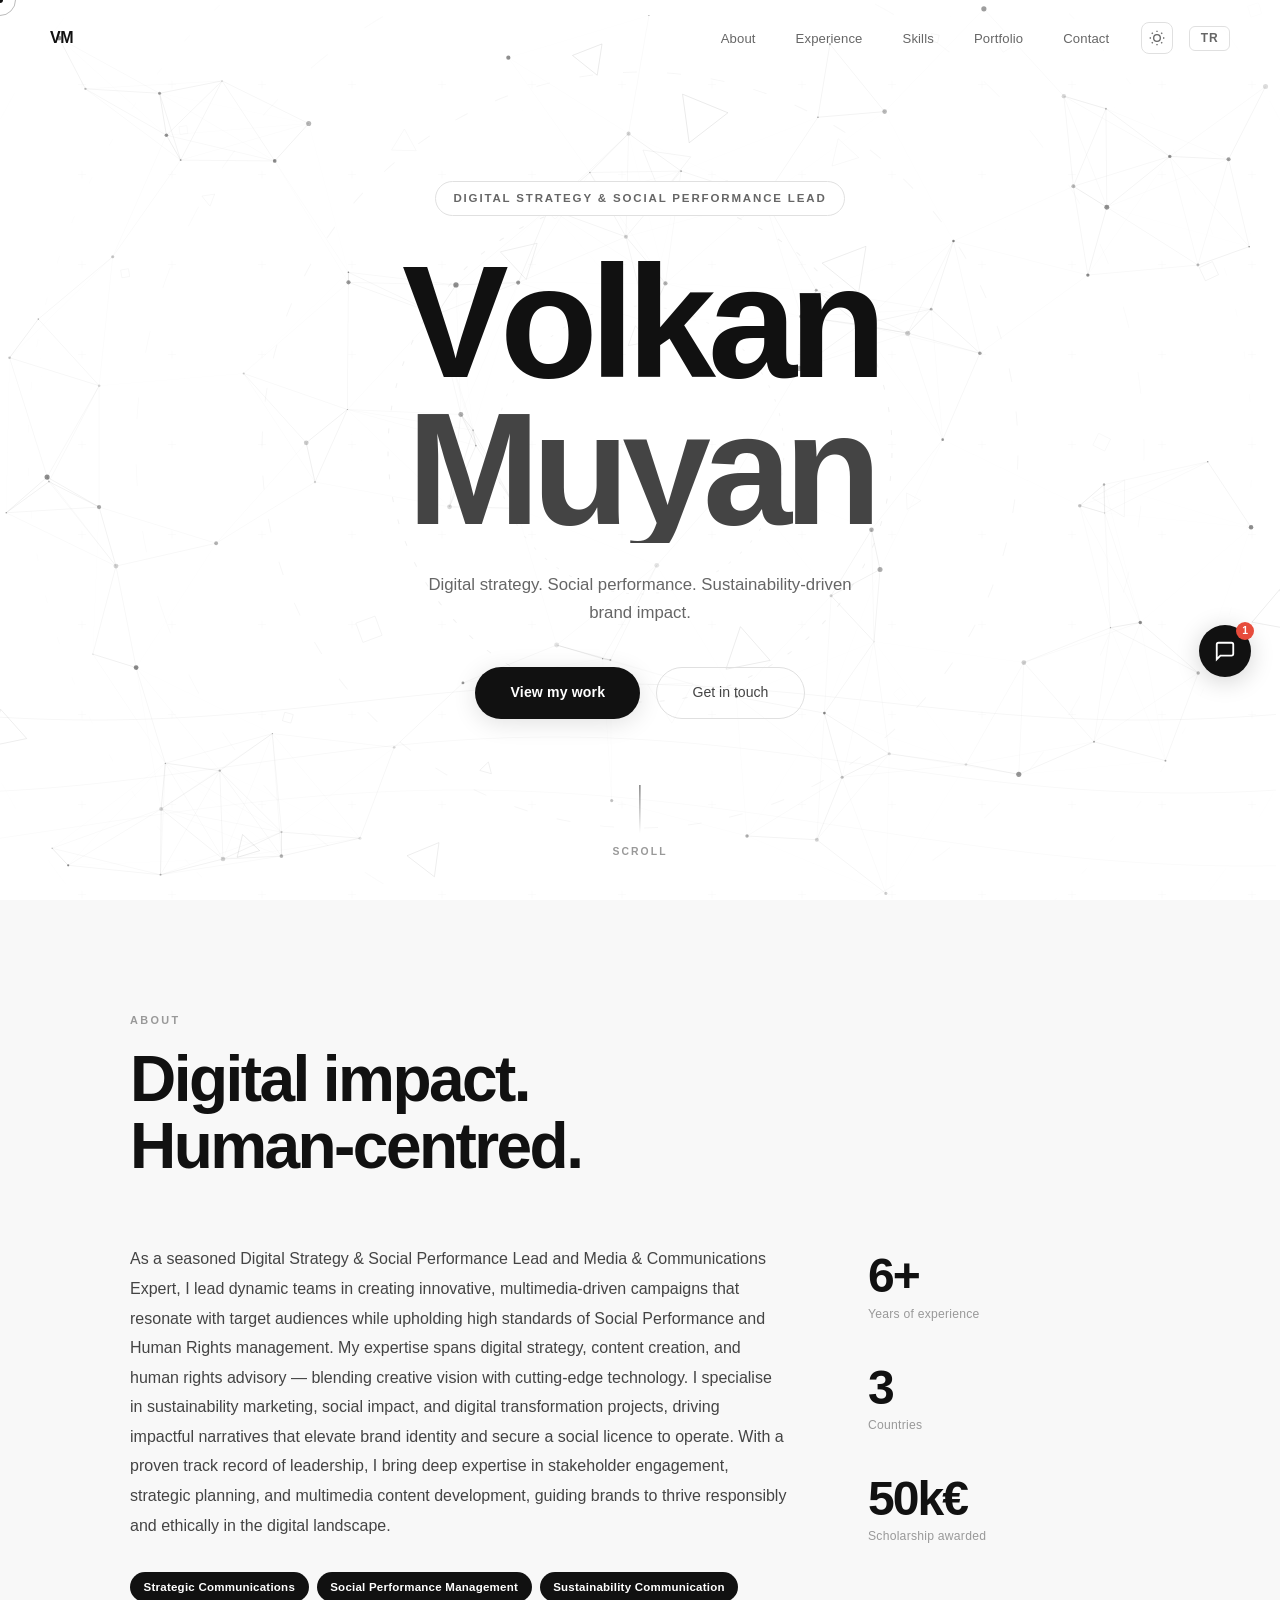
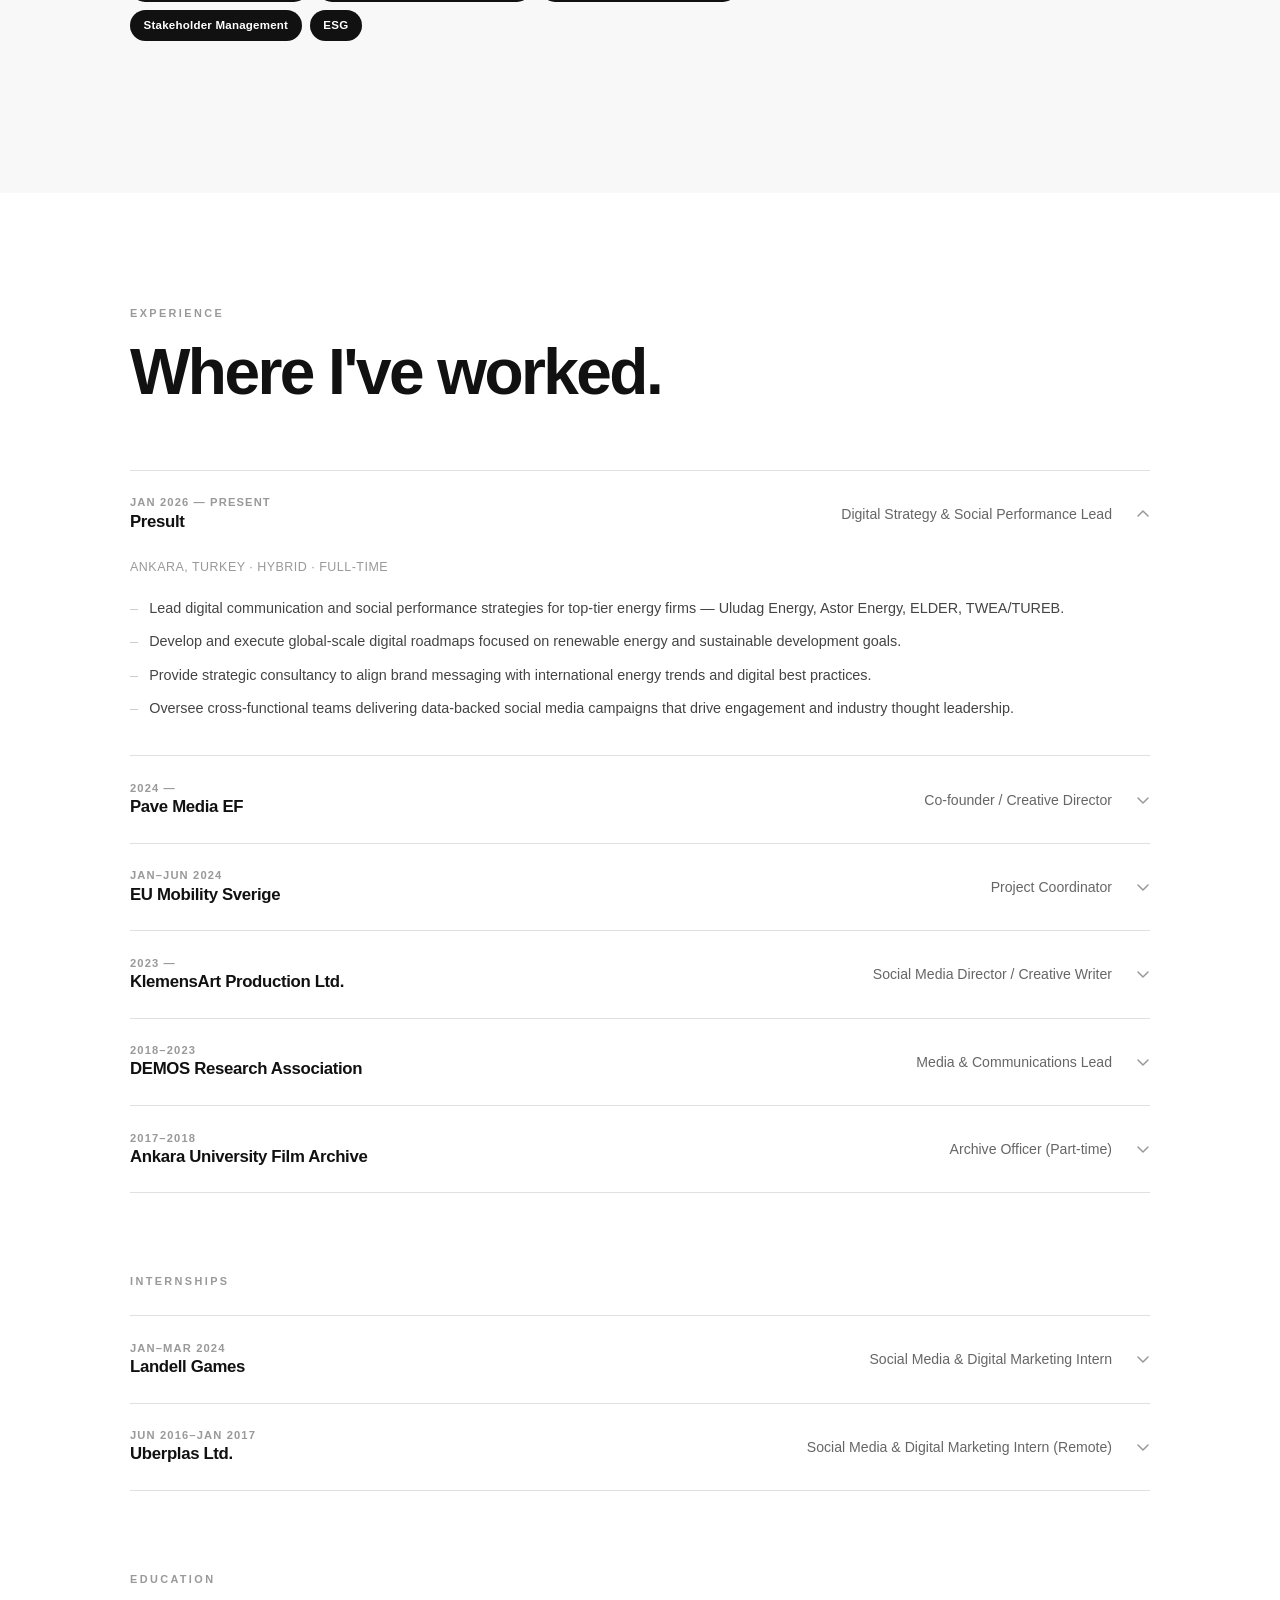
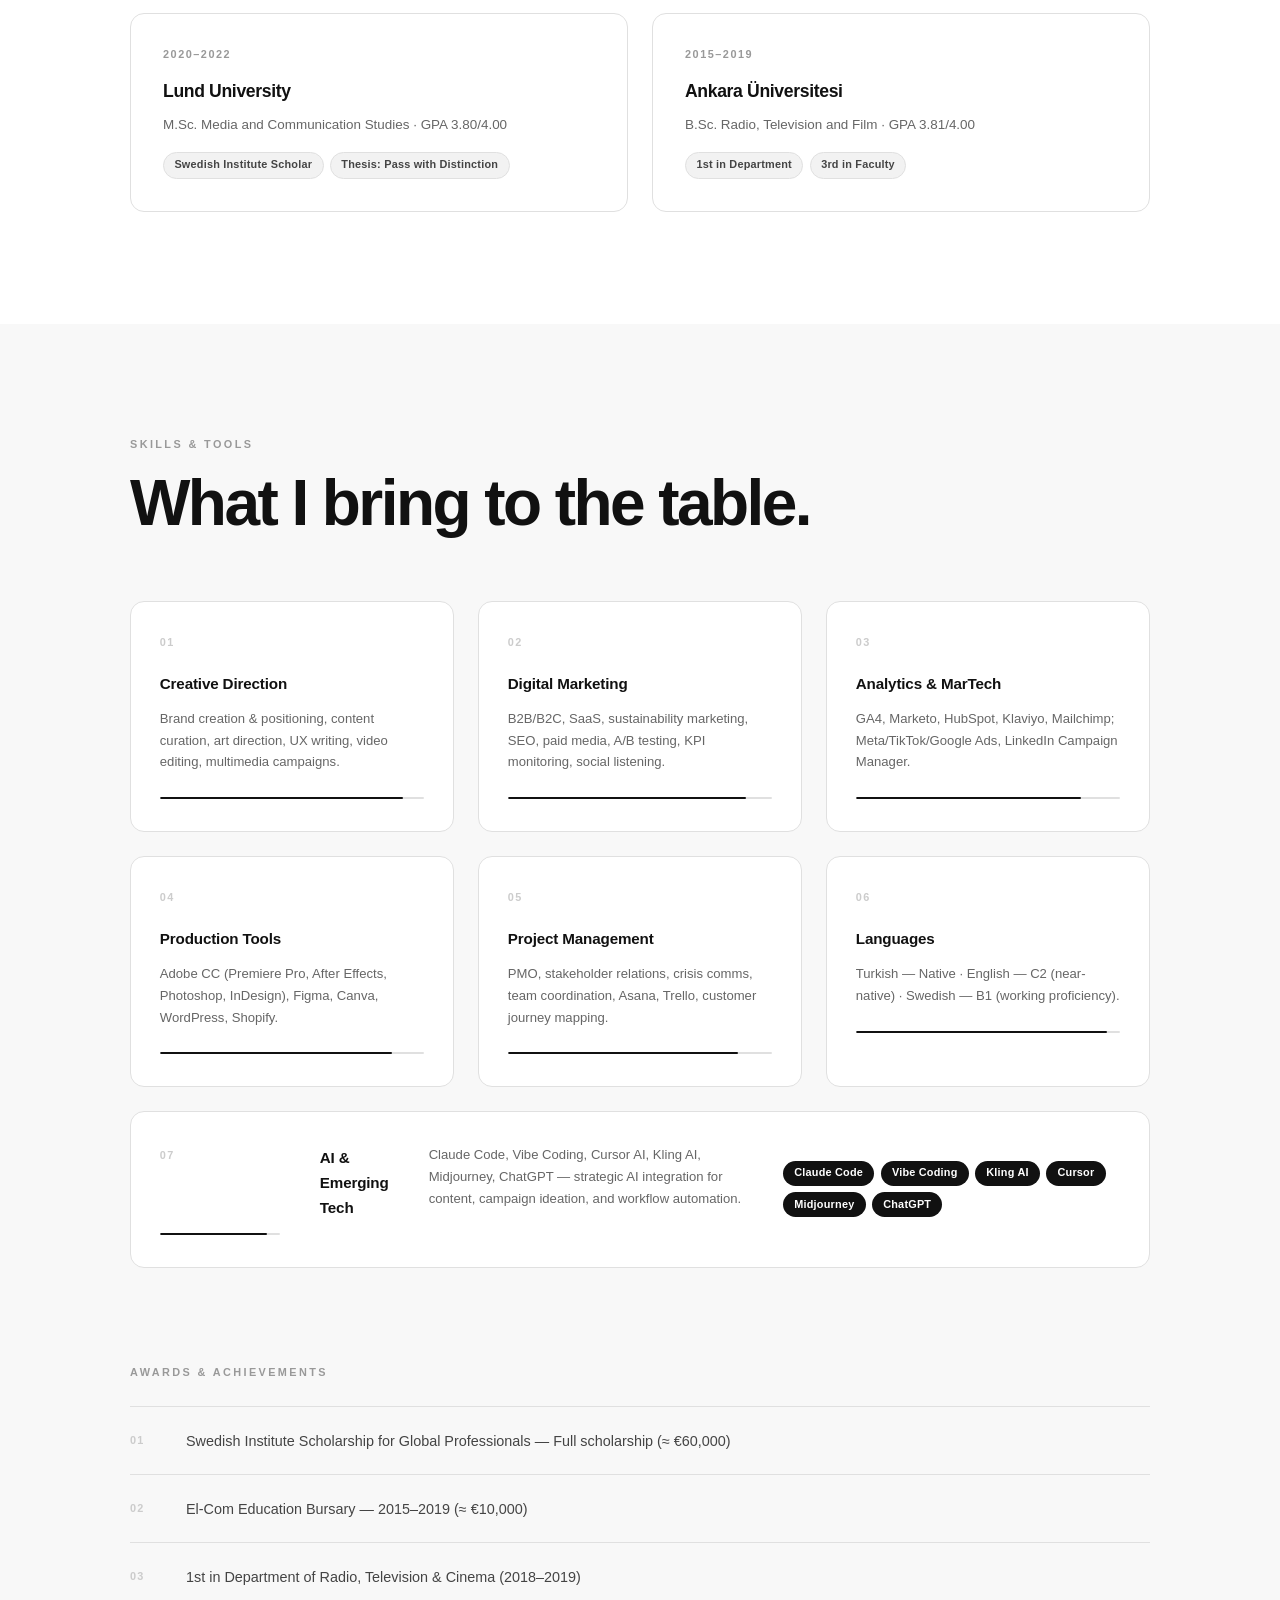
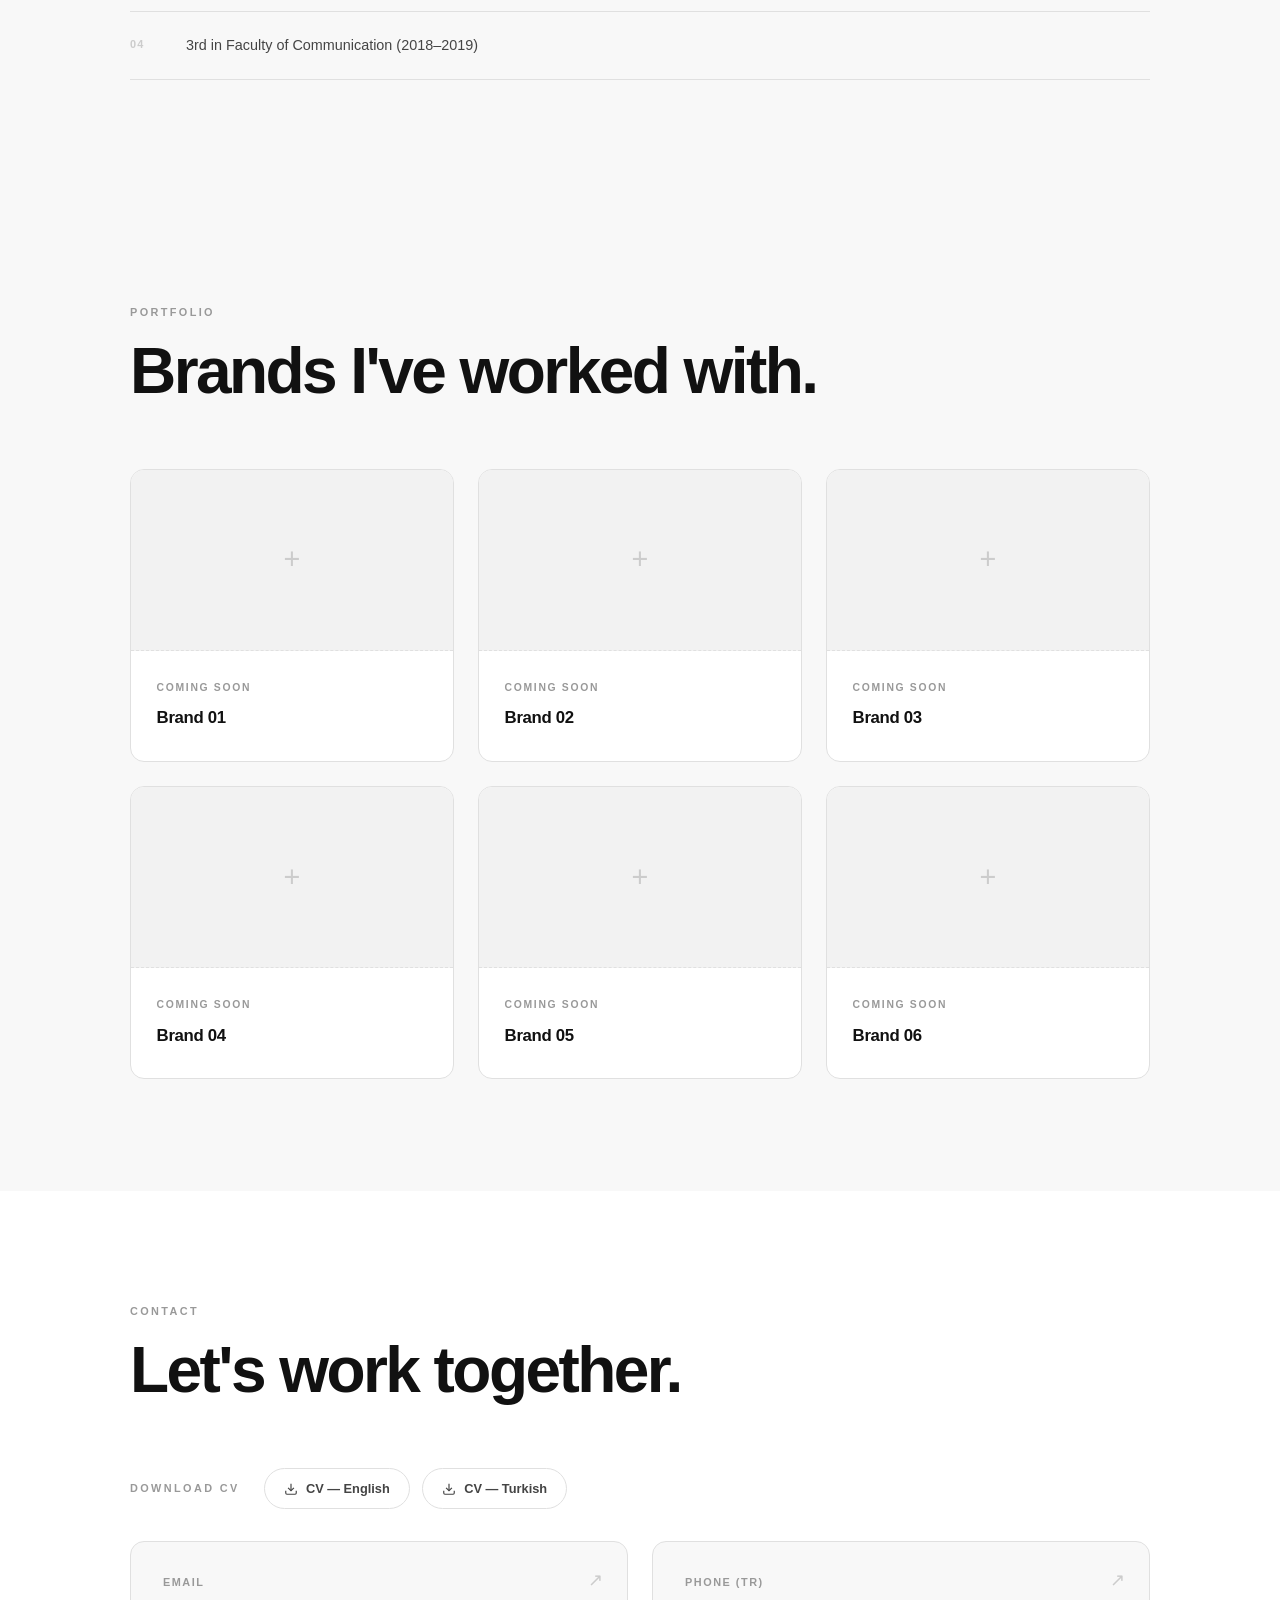
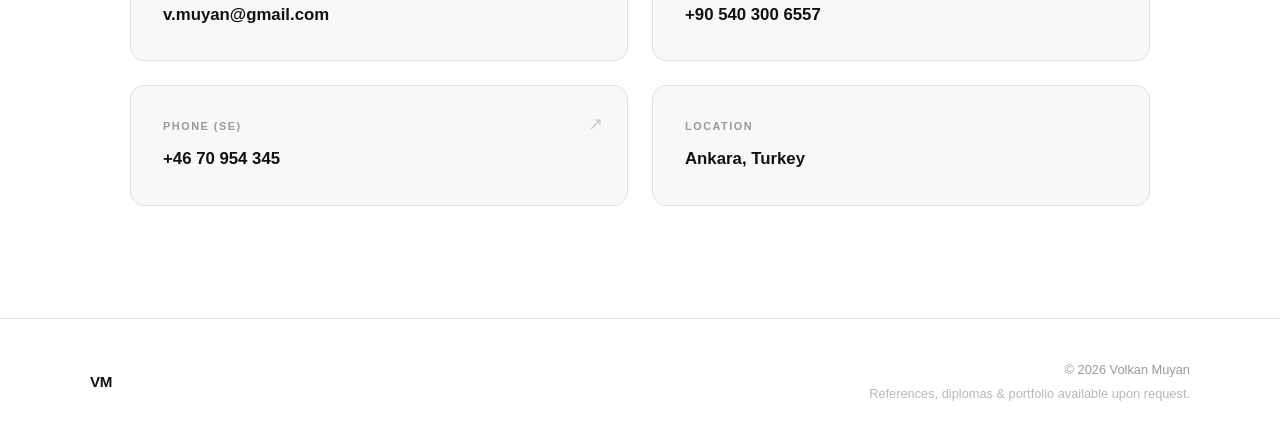
==== commit 7c500aa5: "Add dark mode, chatbot widget, CV download pages (EN/TR)" ====
--- a/index.html
+++ b/index.html
@@ -24,6 +24,10 @@
         <li><a href="#contact"    data-en="Contact"    data-tr="İletişim">Contact</a></li>
       </ul>
       <div class="nav-right">
+        <button class="dark-toggle" id="darkToggle" aria-label="Toggle dark mode">
+          <svg class="icon-sun" width="16" height="16" viewBox="0 0 24 24" fill="none" stroke="currentColor" stroke-width="2"><circle cx="12" cy="12" r="5"/><line x1="12" y1="1" x2="12" y2="3"/><line x1="12" y1="21" x2="12" y2="23"/><line x1="4.22" y1="4.22" x2="5.64" y2="5.64"/><line x1="18.36" y1="18.36" x2="19.78" y2="19.78"/><line x1="1" y1="12" x2="3" y2="12"/><line x1="21" y1="12" x2="23" y2="12"/><line x1="4.22" y1="19.78" x2="5.64" y2="18.36"/><line x1="18.36" y1="5.64" x2="19.78" y2="4.22"/></svg>
+          <svg class="icon-moon" width="16" height="16" viewBox="0 0 24 24" fill="none" stroke="currentColor" stroke-width="2"><path d="M21 12.79A9 9 0 1 1 11.21 3 7 7 0 0 0 21 12.79z"/></svg>
+        </button>
         <button class="lang-toggle" id="langToggle">TR</button>
         <button class="hamburger" id="hamburger" aria-label="Menu">
           <span></span><span></span>
@@ -541,6 +545,20 @@
         <span class="section-label" data-en="Contact" data-tr="İletişim">Contact</span>
         <h2 class="section-title" data-en="Let's work together." data-tr="Birlikte çalışalım.">Let's work together.</h2>
       </div>
+      <div class="cv-download-row reveal">
+        <span class="section-label" data-en="Download CV" data-tr="CV İndir">Download CV</span>
+        <div class="cv-btns">
+          <a href="cv-en.html" target="_blank" class="cv-btn">
+            <svg width="14" height="14" viewBox="0 0 24 24" fill="none" stroke="currentColor" stroke-width="2"><path d="M21 15v4a2 2 0 0 1-2 2H5a2 2 0 0 1-2-2v-4"/><polyline points="7 10 12 15 17 10"/><line x1="12" y1="15" x2="12" y2="3"/></svg>
+            <span data-en="CV — English" data-tr="CV — İngilizce">CV — English</span>
+          </a>
+          <a href="cv-tr.html" target="_blank" class="cv-btn">
+            <svg width="14" height="14" viewBox="0 0 24 24" fill="none" stroke="currentColor" stroke-width="2"><path d="M21 15v4a2 2 0 0 1-2 2H5a2 2 0 0 1-2-2v-4"/><polyline points="7 10 12 15 17 10"/><line x1="12" y1="15" x2="12" y2="3"/></svg>
+            <span data-en="CV — Turkish" data-tr="CV — Türkçe">CV — Turkish</span>
+          </a>
+        </div>
+      </div>
+
       <div class="contact-grid reveal delay-1">
         <a href="mailto:v.muyan@gmail.com" class="contact-card">
           <span class="contact-label" data-en="Email" data-tr="E-posta">Email</span>
@@ -580,6 +598,38 @@
     </div>
   </footer>
 
+  <!-- CV DOWNLOAD (in contact section, added below) -->
+
+  <!-- CHATBOT -->
+  <div class="chatbot-wrap" id="chatbotWrap">
+    <button class="chatbot-fab" id="chatbotFab" aria-label="Open chat">
+      <svg class="fab-icon-chat" width="22" height="22" viewBox="0 0 24 24" fill="none" stroke="currentColor" stroke-width="2"><path d="M21 15a2 2 0 0 1-2 2H7l-4 4V5a2 2 0 0 1 2-2h14a2 2 0 0 1 2 2z"/></svg>
+      <svg class="fab-icon-close" width="18" height="18" viewBox="0 0 24 24" fill="none" stroke="currentColor" stroke-width="2.5"><line x1="18" y1="6" x2="6" y2="18"/><line x1="6" y1="6" x2="18" y2="18"/></svg>
+      <span class="fab-badge" id="fabBadge">1</span>
+    </button>
+    <div class="chatbot-window" id="chatbotWindow">
+      <div class="chat-header">
+        <div class="chat-avatar">VM</div>
+        <div class="chat-header-info">
+          <span class="chat-name" data-en="Volkan's Assistant" data-tr="Volkan'ın Asistanı">Volkan's Assistant</span>
+          <span class="chat-status">
+            <span class="status-dot"></span>
+            <span data-en="Online" data-tr="Çevrimiçi">Online</span>
+          </span>
+        </div>
+        <button class="chat-lang-btn" id="chatLangBtn">TR</button>
+      </div>
+      <div class="chat-messages" id="chatMessages"></div>
+      <div class="chat-chips" id="chatChips"></div>
+      <div class="chat-input-row">
+        <input type="text" id="chatInput" data-en="Ask me anything…" data-tr="Bir şey sorun…" placeholder="Ask me anything…" autocomplete="off"/>
+        <button id="chatSend">
+          <svg width="16" height="16" viewBox="0 0 24 24" fill="none" stroke="currentColor" stroke-width="2.5"><line x1="22" y1="2" x2="11" y2="13"/><polygon points="22 2 15 22 11 13 2 9 22 2"/></svg>
+        </button>
+      </div>
+    </div>
+  </div>
+
   <script src="script.js"></script>
 </body>
 </html>
--- a/style.css
+++ b/style.css
@@ -1257,6 +1257,298 @@
 .footer-note { margin-top: 0.2rem; font-size: 0.72rem; opacity: 0.7; }
 
 /* ==============================================
+   DARK MODE
+=============================================== */
+[data-theme="dark"] {
+  --white:   #0a0a0a;
+  --bg:      #111111;
+  --bg2:     #161616;
+  --surface: #1e1e1e;
+  --border:  #2a2a2a;
+  --dark:    #f0f0f0;
+  /* greys stay the same */
+}
+
+[data-theme="dark"] #navbar.scrolled {
+  background: rgba(10,10,10,0.92);
+}
+[data-theme="dark"] #hero { background: #0a0a0a; }
+[data-theme="dark"] .mobile-menu { background: #0a0a0a; }
+[data-theme="dark"] .edu-card,
+[data-theme="dark"] .skill-card,
+[data-theme="dark"] .contact-card,
+[data-theme="dark"] .brand-card { background: var(--bg2); }
+[data-theme="dark"] .lang-toggle { border-color: var(--border); color: var(--grey-3); }
+[data-theme="dark"] .lang-toggle:hover { background: var(--dark); color: var(--bg); border-color: var(--dark); }
+[data-theme="dark"] .btn-primary { background: var(--dark); color: var(--bg); }
+[data-theme="dark"] .btn-primary:hover { background: var(--grey-2); }
+[data-theme="dark"] .skill-fill { background: var(--dark); }
+[data-theme="dark"] .skill-pill { background: var(--grey-1); }
+[data-theme="dark"] .skill-tags-mini span { background: var(--grey-1); }
+[data-theme="dark"] .acc-item { border-color: var(--border); }
+[data-theme="dark"] .accordion { border-color: var(--border); }
+[data-theme="dark"] .hero-tag { background: rgba(20,20,20,0.85); border-color: var(--border); }
+[data-theme="dark"] .chatbot-window { background: #0d0d0d; border-color: var(--border); }
+[data-theme="dark"] .chat-header { background: #141414; border-color: var(--border); }
+[data-theme="dark"] .msg-bot { background: #1a1a1a; color: var(--dark); }
+[data-theme="dark"] .chip { background: #1e1e1e; color: var(--grey-3); border-color: var(--border); }
+[data-theme="dark"] .chip:hover { background: var(--grey-1); color: var(--dark); }
+[data-theme="dark"] .chat-input-row { background: #0d0d0d; border-color: var(--border); }
+[data-theme="dark"] #chatInput { background: transparent; color: var(--dark); }
+[data-theme="dark"] .cv-btn { border-color: var(--border); color: var(--grey-3); }
+[data-theme="dark"] .cv-btn:hover { background: var(--dark); color: var(--bg); border-color: var(--dark); }
+
+/* Dark mode toggle button */
+.dark-toggle {
+  display: flex;
+  align-items: center;
+  justify-content: center;
+  width: 32px; height: 32px;
+  background: none;
+  border: 1px solid var(--border);
+  border-radius: 8px;
+  color: var(--grey-3);
+  transition: all 0.2s;
+  cursor: none;
+}
+.dark-toggle:hover { border-color: var(--grey-3); color: var(--dark); }
+.icon-sun  { display: block; }
+.icon-moon { display: none; }
+[data-theme="dark"] .icon-sun  { display: none; }
+[data-theme="dark"] .icon-moon { display: block; }
+
+/* CV Download buttons */
+.cv-download-row {
+  display: flex;
+  align-items: center;
+  gap: 1.5rem;
+  margin-bottom: 2rem;
+  flex-wrap: wrap;
+}
+.cv-download-row .section-label { margin-bottom: 0; }
+.cv-btns { display: flex; gap: 0.75rem; flex-wrap: wrap; }
+.cv-btn {
+  display: inline-flex;
+  align-items: center;
+  gap: 0.5rem;
+  padding: 0.55rem 1.2rem;
+  border: 1.5px solid var(--border);
+  border-radius: 100px;
+  font-size: 0.8rem;
+  font-weight: 600;
+  color: var(--grey-2);
+  font-family: var(--font);
+  transition: all 0.25s var(--ease);
+  cursor: pointer;
+}
+.cv-btn:hover {
+  background: var(--dark);
+  color: var(--white);
+  border-color: var(--dark);
+  transform: translateY(-2px);
+  box-shadow: 0 6px 20px rgba(0,0,0,0.1);
+}
+
+/* ==============================================
+   CHATBOT
+=============================================== */
+.chatbot-wrap {
+  position: fixed;
+  bottom: 1.8rem;
+  right: 1.8rem;
+  z-index: 500;
+  display: flex;
+  flex-direction: column;
+  align-items: flex-end;
+  gap: 0.75rem;
+}
+
+.chatbot-fab {
+  width: 52px; height: 52px;
+  border-radius: 50%;
+  background: var(--dark);
+  color: var(--white);
+  border: none;
+  display: flex; align-items: center; justify-content: center;
+  cursor: none;
+  box-shadow: 0 4px 24px rgba(0,0,0,0.18);
+  transition: transform 0.3s var(--ease), box-shadow 0.3s;
+  position: relative;
+}
+.chatbot-fab:hover { transform: scale(1.08); box-shadow: 0 8px 32px rgba(0,0,0,0.22); }
+.fab-icon-chat  { display: block; transition: opacity 0.2s, transform 0.2s; }
+.fab-icon-close { display: none; transition: opacity 0.2s, transform 0.2s; }
+.chatbot-wrap.open .fab-icon-chat  { display: none; }
+.chatbot-wrap.open .fab-icon-close { display: block; }
+.fab-badge {
+  position: absolute;
+  top: -3px; right: -3px;
+  width: 18px; height: 18px;
+  background: #e74c3c;
+  color: #fff;
+  border-radius: 50%;
+  font-size: 0.65rem;
+  font-weight: 700;
+  display: flex; align-items: center; justify-content: center;
+  transition: opacity 0.2s;
+}
+.fab-badge.hidden { opacity: 0; pointer-events: none; }
+
+.chatbot-window {
+  width: 340px;
+  max-height: 500px;
+  background: var(--white);
+  border: 1px solid var(--border);
+  border-radius: 18px;
+  box-shadow: 0 16px 60px rgba(0,0,0,0.14);
+  display: flex;
+  flex-direction: column;
+  overflow: hidden;
+  opacity: 0;
+  pointer-events: none;
+  transform: translateY(16px) scale(0.97);
+  transition: opacity 0.3s var(--ease), transform 0.3s var(--ease);
+  transform-origin: bottom right;
+}
+.chatbot-wrap.open .chatbot-window {
+  opacity: 1;
+  pointer-events: all;
+  transform: translateY(0) scale(1);
+}
+
+.chat-header {
+  display: flex;
+  align-items: center;
+  gap: 0.75rem;
+  padding: 1rem 1.2rem;
+  background: var(--bg);
+  border-bottom: 1px solid var(--border);
+  flex-shrink: 0;
+}
+.chat-avatar {
+  width: 36px; height: 36px;
+  background: var(--dark);
+  color: var(--white);
+  border-radius: 50%;
+  display: flex; align-items: center; justify-content: center;
+  font-size: 0.72rem;
+  font-weight: 800;
+  letter-spacing: -0.01em;
+  flex-shrink: 0;
+}
+.chat-header-info { flex: 1; display: flex; flex-direction: column; gap: 0.15rem; }
+.chat-name { font-size: 0.82rem; font-weight: 700; color: var(--dark); }
+.chat-status { font-size: 0.68rem; color: var(--grey-4); display: flex; align-items: center; gap: 0.35rem; }
+.status-dot { width: 6px; height: 6px; background: #2ecc71; border-radius: 50%; flex-shrink: 0; }
+.chat-lang-btn {
+  font-family: var(--font);
+  font-size: 0.68rem;
+  font-weight: 700;
+  letter-spacing: 0.08em;
+  color: var(--grey-4);
+  background: none;
+  border: 1px solid var(--border);
+  border-radius: 5px;
+  padding: 0.2rem 0.5rem;
+  cursor: none;
+  transition: all 0.2s;
+}
+.chat-lang-btn:hover { background: var(--dark); color: var(--white); border-color: var(--dark); }
+
+.chat-messages {
+  flex: 1;
+  overflow-y: auto;
+  padding: 1rem;
+  display: flex;
+  flex-direction: column;
+  gap: 0.6rem;
+  scroll-behavior: smooth;
+}
+.chat-messages::-webkit-scrollbar { width: 3px; }
+.chat-messages::-webkit-scrollbar-thumb { background: var(--border); border-radius: 2px; }
+
+.msg {
+  max-width: 85%;
+  padding: 0.6rem 0.9rem;
+  border-radius: 12px;
+  font-size: 0.82rem;
+  line-height: 1.55;
+  animation: msgIn 0.25s var(--ease) forwards;
+}
+@keyframes msgIn {
+  from { opacity: 0; transform: translateY(8px); }
+  to   { opacity: 1; transform: translateY(0); }
+}
+.msg-bot {
+  background: var(--bg);
+  color: var(--dark);
+  align-self: flex-start;
+  border-bottom-left-radius: 3px;
+}
+.msg-user {
+  background: var(--dark);
+  color: var(--white);
+  align-self: flex-end;
+  border-bottom-right-radius: 3px;
+}
+.msg-typing { color: var(--grey-4); font-style: italic; }
+
+.chat-chips {
+  display: flex;
+  flex-wrap: wrap;
+  gap: 0.4rem;
+  padding: 0.5rem 1rem 0.6rem;
+  border-top: 1px solid var(--border);
+  flex-shrink: 0;
+}
+.chip {
+  font-family: var(--font);
+  font-size: 0.72rem;
+  font-weight: 500;
+  padding: 0.3rem 0.75rem;
+  border: 1px solid var(--border);
+  border-radius: 100px;
+  background: var(--bg);
+  color: var(--grey-2);
+  cursor: none;
+  transition: all 0.2s;
+  white-space: nowrap;
+}
+.chip:hover { background: var(--dark); color: var(--white); border-color: var(--dark); }
+
+.chat-input-row {
+  display: flex;
+  align-items: center;
+  gap: 0.5rem;
+  padding: 0.75rem 1rem;
+  border-top: 1px solid var(--border);
+  background: var(--white);
+  flex-shrink: 0;
+}
+#chatInput {
+  flex: 1;
+  border: none;
+  outline: none;
+  font-family: var(--font);
+  font-size: 0.82rem;
+  color: var(--dark);
+  background: transparent;
+}
+#chatInput::placeholder { color: var(--grey-4); }
+#chatSend {
+  width: 30px; height: 30px;
+  background: var(--dark);
+  color: var(--white);
+  border: none;
+  border-radius: 8px;
+  display: flex; align-items: center; justify-content: center;
+  cursor: none;
+  transition: background 0.2s;
+  flex-shrink: 0;
+}
+#chatSend:hover { background: var(--grey-2); }
+
+/* ==============================================
    RESPONSIVE
 =============================================== */
 @media (max-width: 900px) {
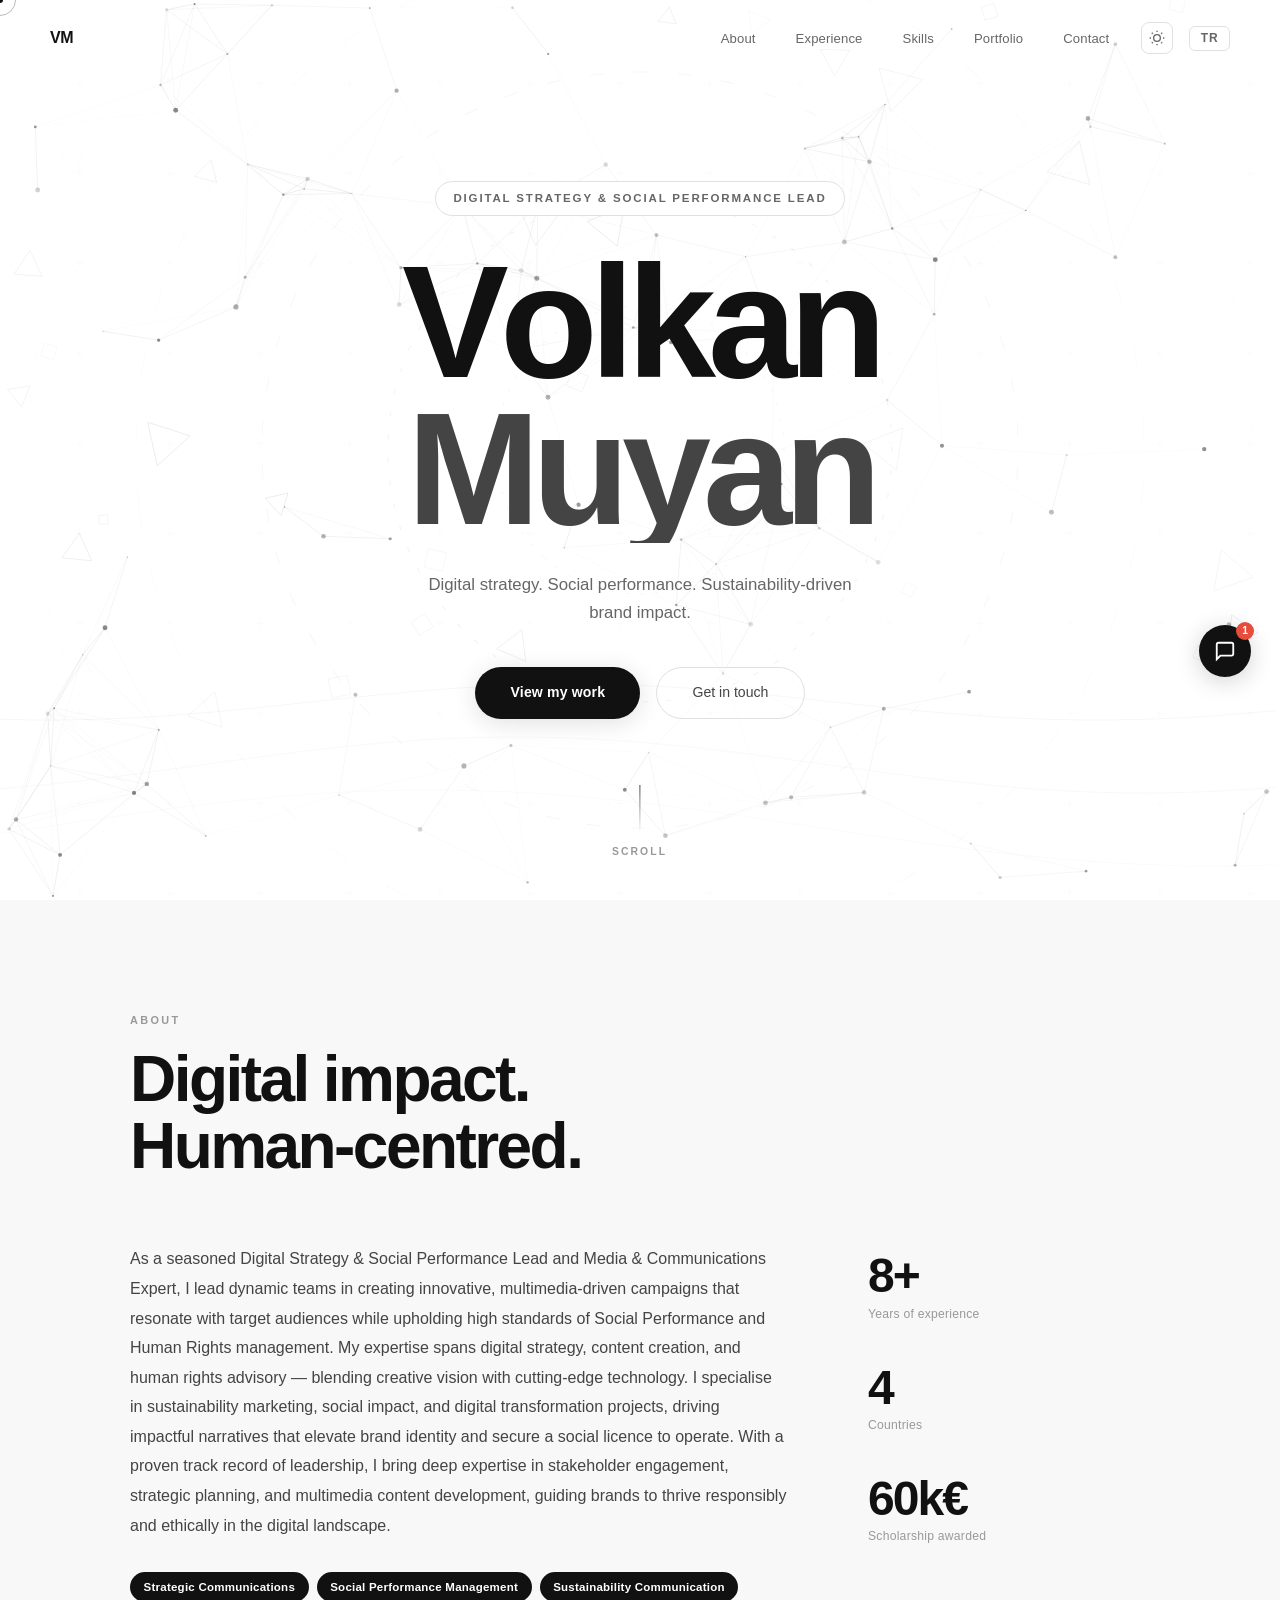
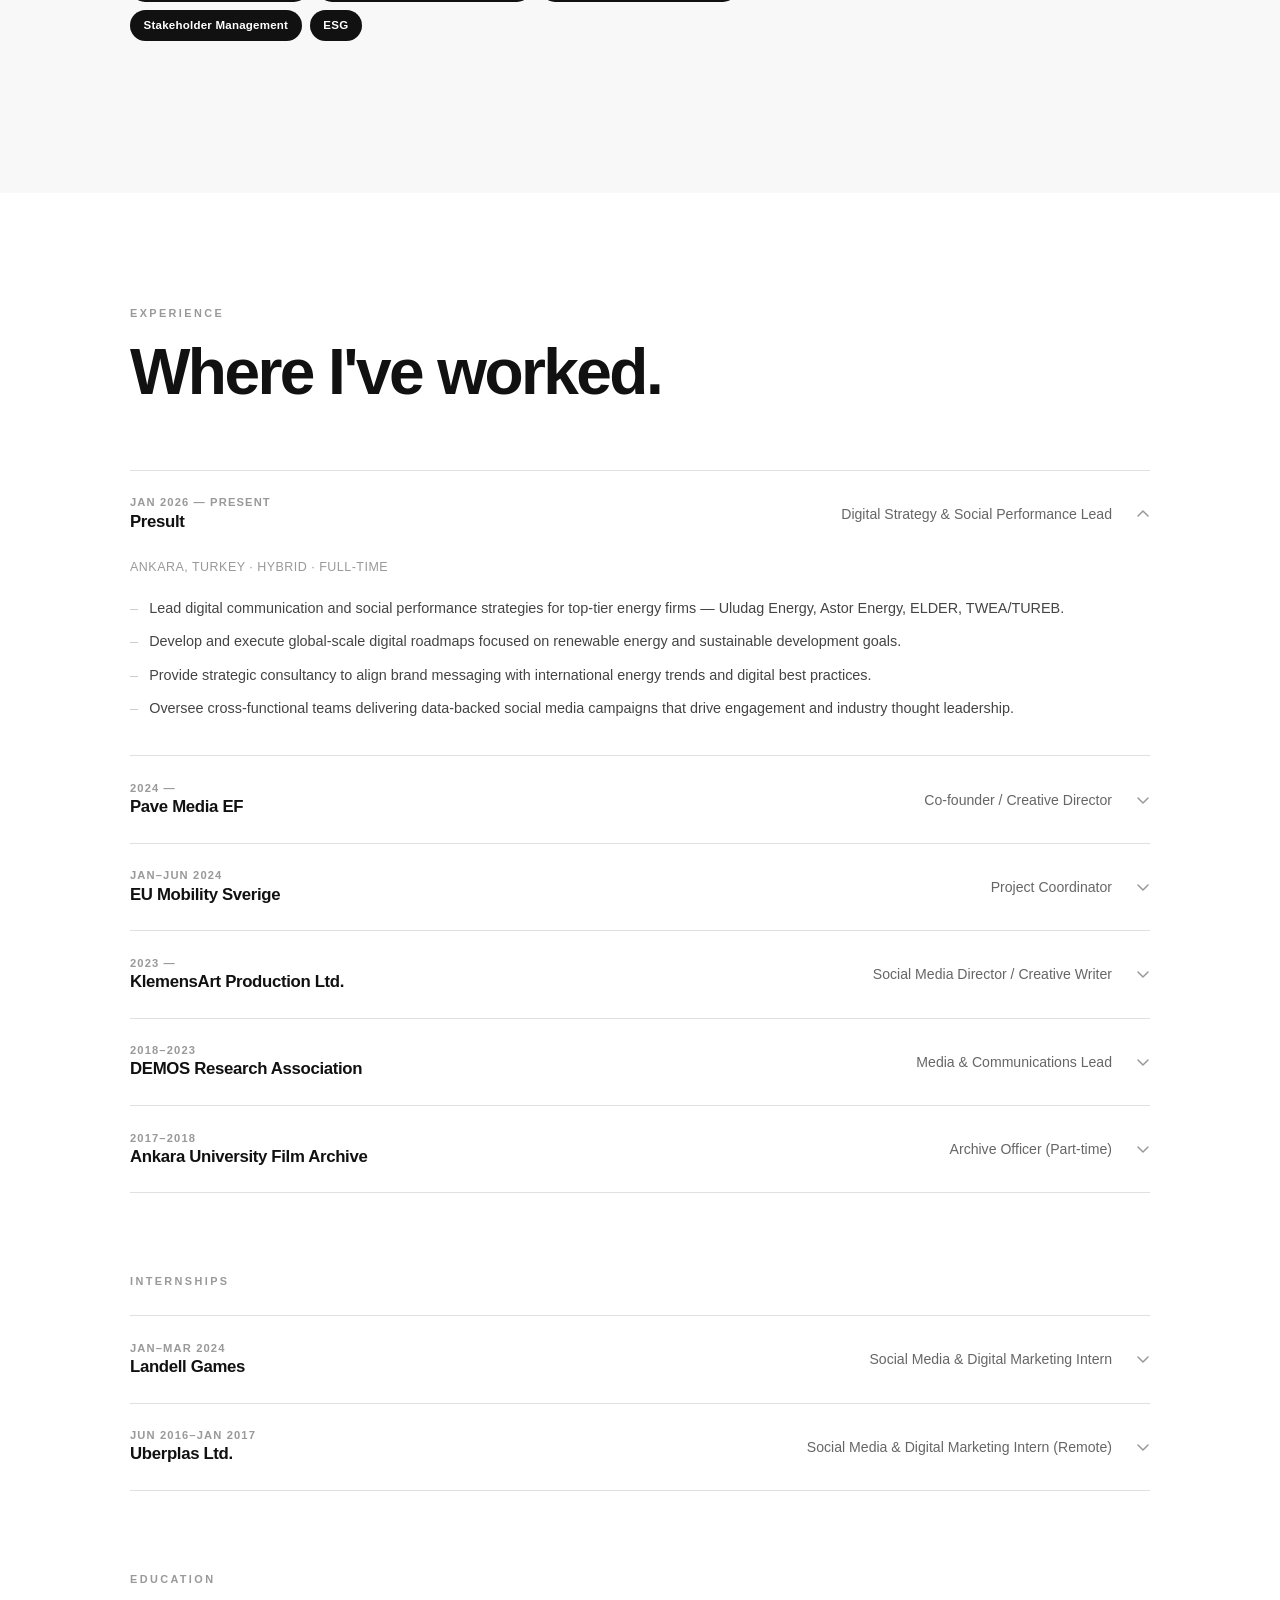
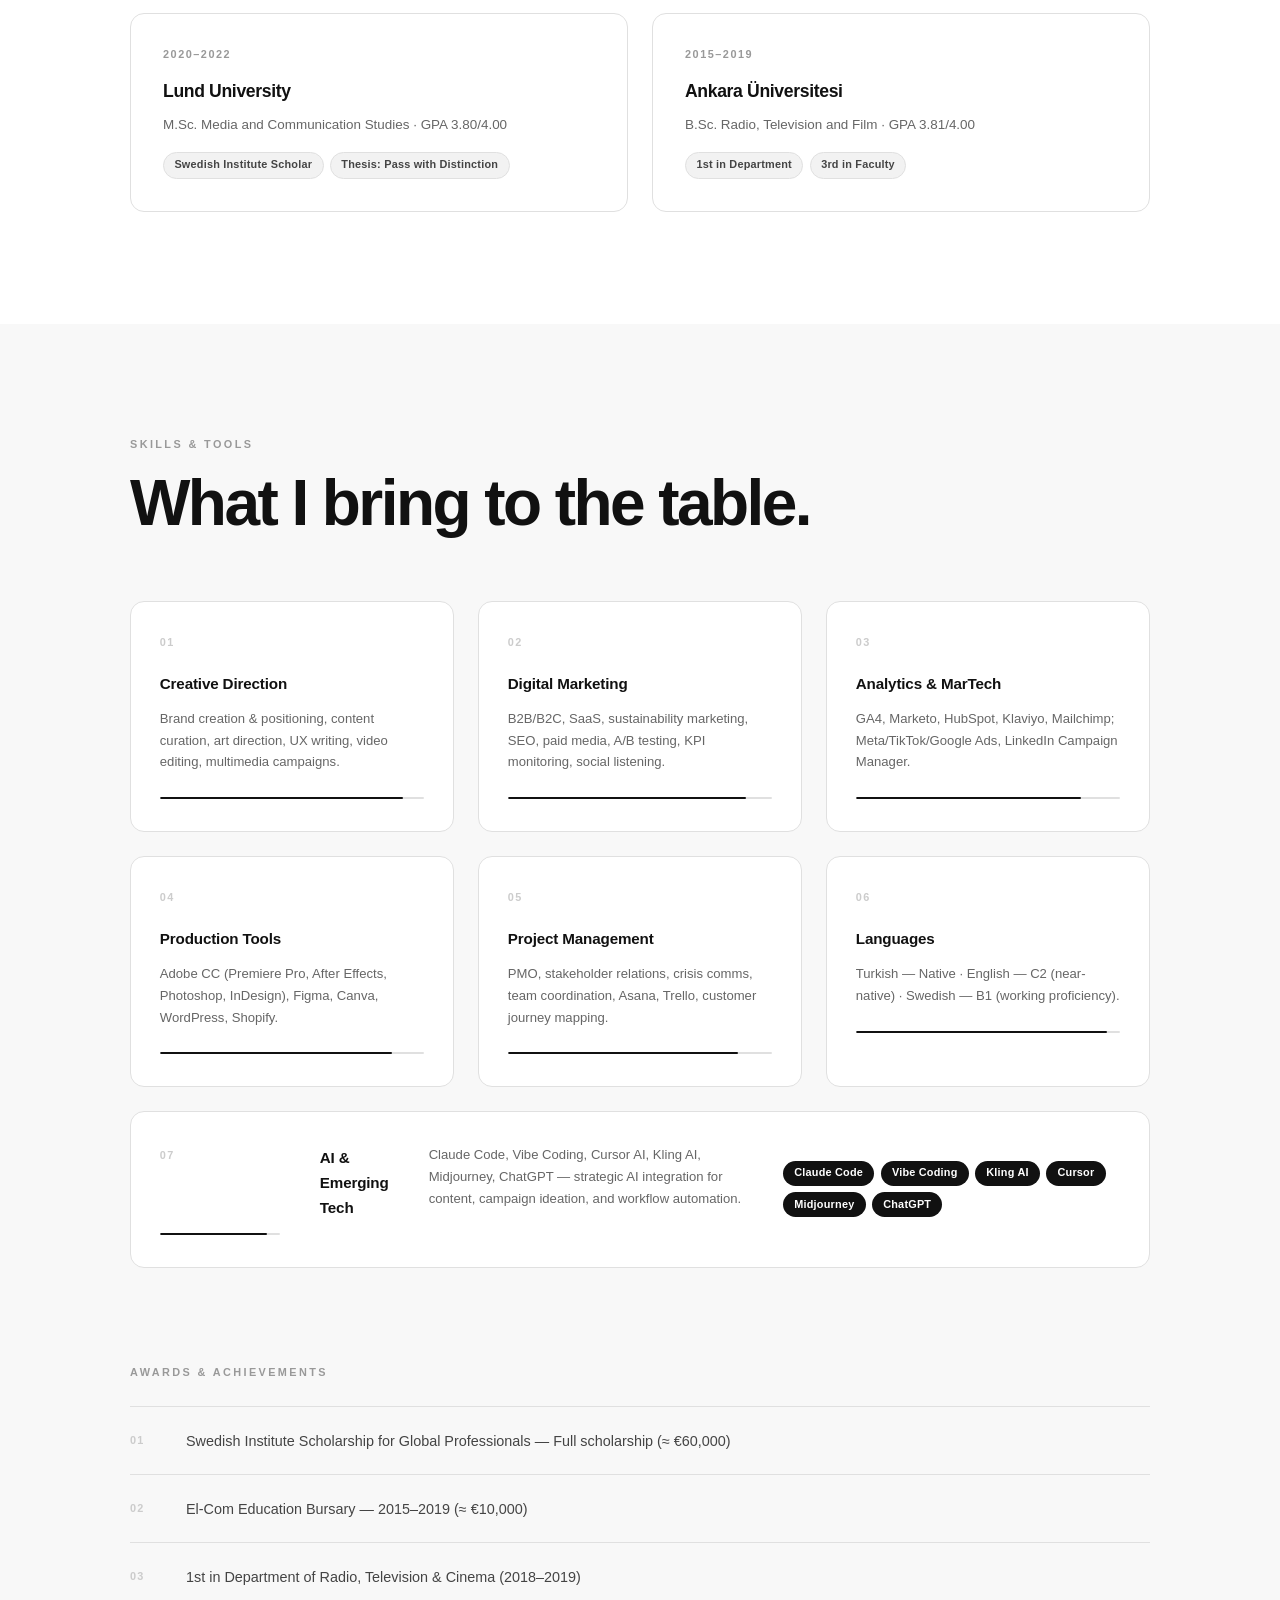
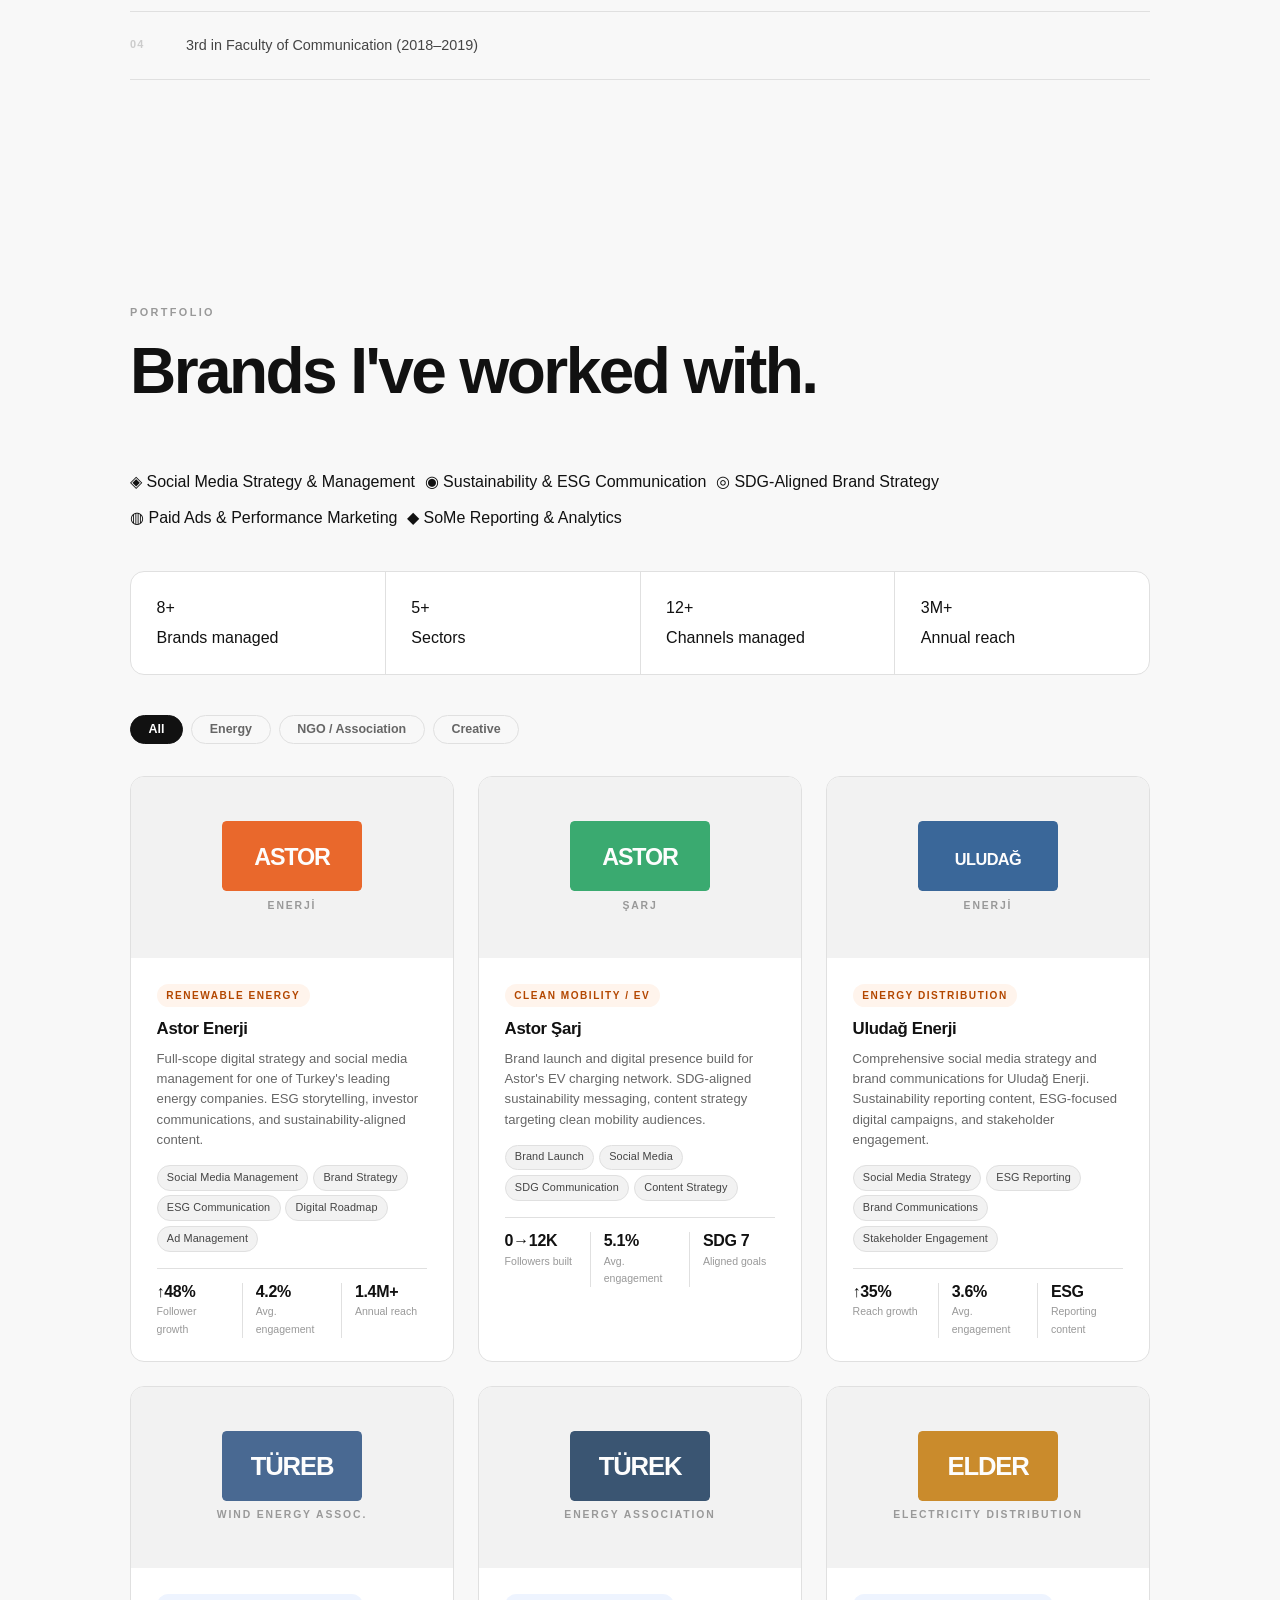
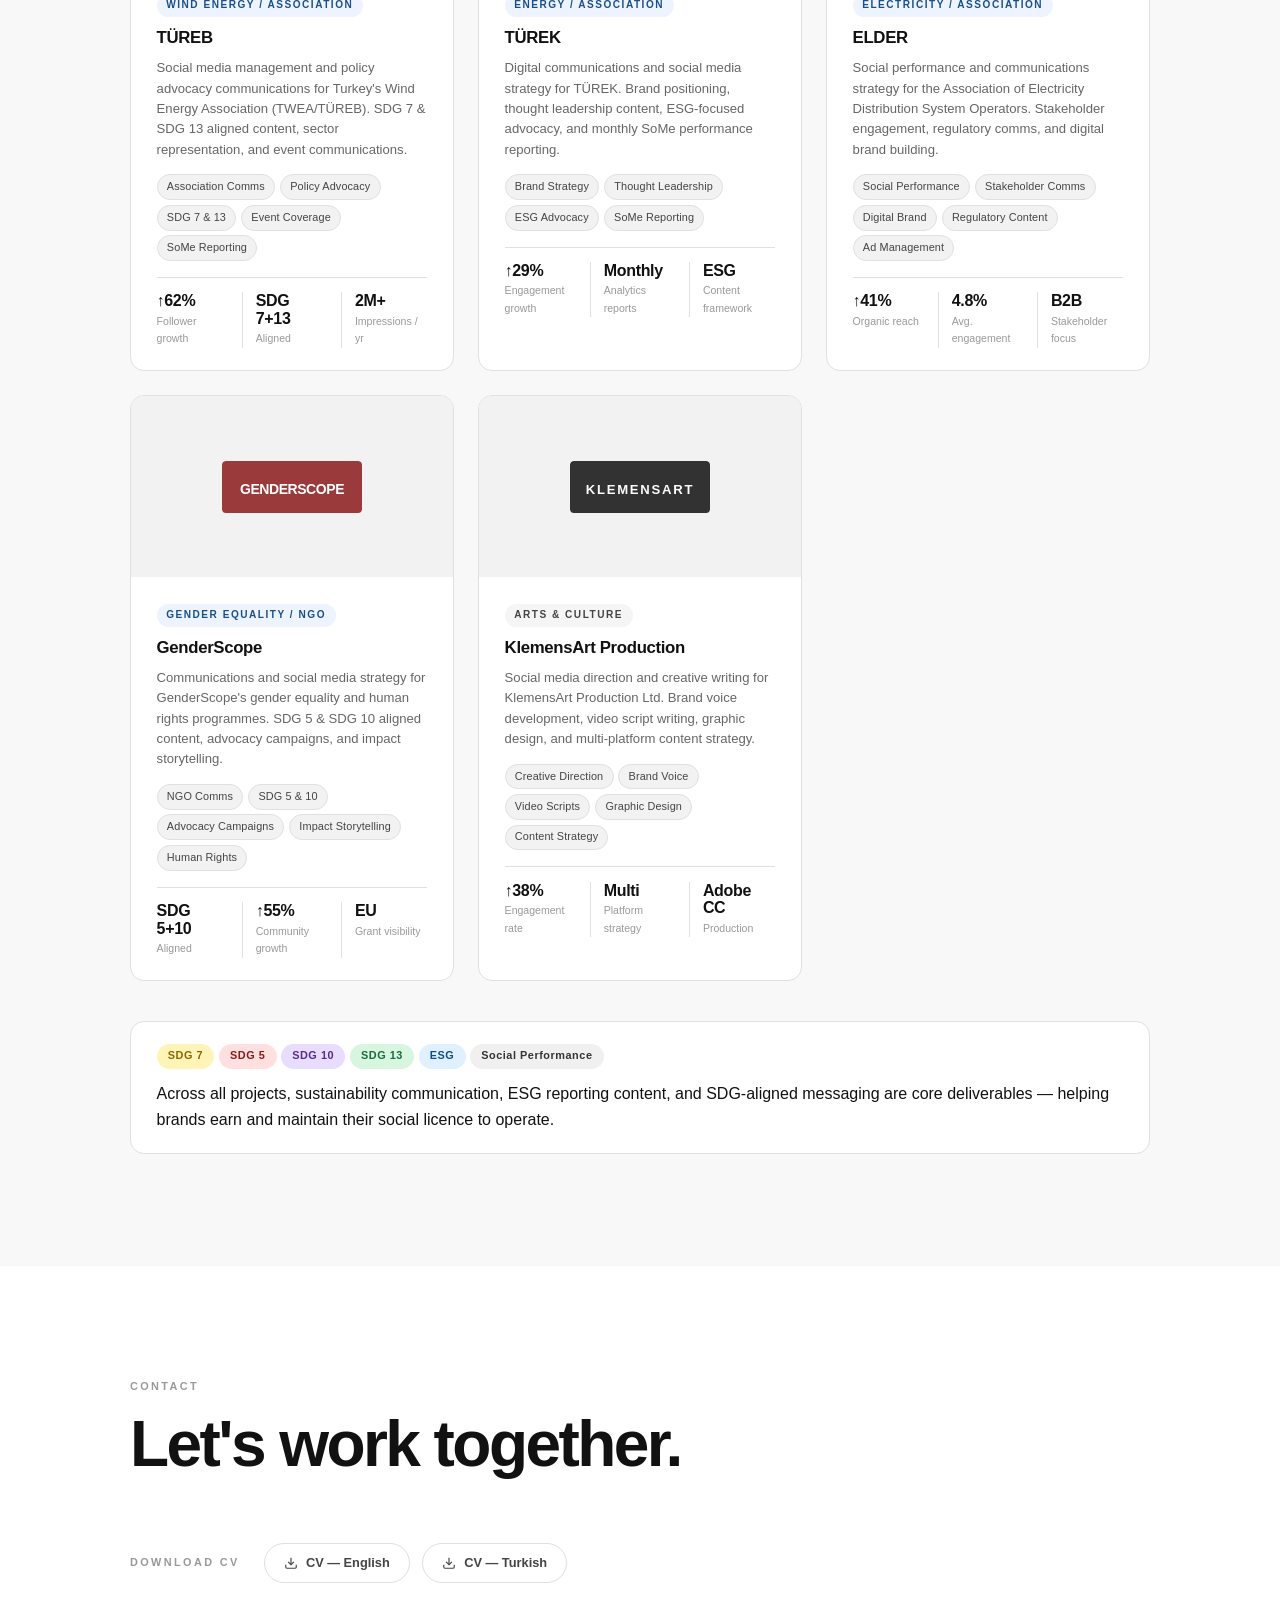
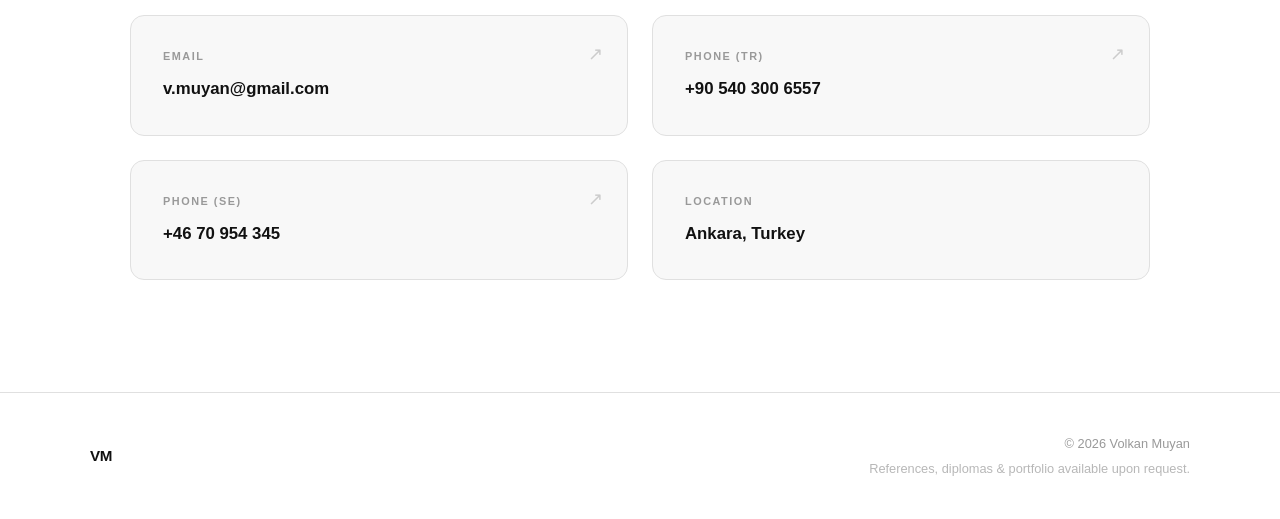
==== commit 317db76f: "Add portfolio section styles, brand cards, and filter tab logic - CSS: expertise strip, global stats" ====
--- a/index.html
+++ b/index.html
@@ -457,84 +457,283 @@
         <h2 class="section-title" data-en="Brands I've worked with." data-tr="Çalıştığım markalar.">Brands I've worked with.</h2>
       </div>
 
+      <!-- EXPERTISE STRIP -->
+      <div class="expertise-strip reveal">
+        <div class="expertise-item">
+          <span class="exp-icon">◈</span>
+          <span data-en="Social Media Strategy &amp; Management" data-tr="Sosyal Medya Stratejisi &amp; Yönetimi">Social Media Strategy &amp; Management</span>
+        </div>
+        <div class="expertise-item">
+          <span class="exp-icon">◉</span>
+          <span data-en="Sustainability &amp; ESG Communication" data-tr="Sürdürülebilirlik &amp; ESG İletişimi">Sustainability &amp; ESG Communication</span>
+        </div>
+        <div class="expertise-item">
+          <span class="exp-icon">◎</span>
+          <span data-en="SDG-Aligned Brand Strategy" data-tr="SDG Odaklı Marka Stratejisi">SDG-Aligned Brand Strategy</span>
+        </div>
+        <div class="expertise-item">
+          <span class="exp-icon">◍</span>
+          <span data-en="Paid Ads &amp; Performance Marketing" data-tr="Reklam Yönetimi &amp; Performans Pazarlaması">Paid Ads &amp; Performance Marketing</span>
+        </div>
+        <div class="expertise-item">
+          <span class="exp-icon">◆</span>
+          <span data-en="SoMe Reporting &amp; Analytics" data-tr="SoMe Raporlama &amp; Analitik">SoMe Reporting &amp; Analytics</span>
+        </div>
+      </div>
+
+      <!-- GLOBAL STATS BAR -->
+      <div class="portfolio-stats reveal delay-1">
+        <div class="pstat">
+          <span class="pstat-val">8+</span>
+          <span class="pstat-label" data-en="Brands managed" data-tr="Yönetilen marka">Brands managed</span>
+        </div>
+        <div class="pstat">
+          <span class="pstat-val">5+</span>
+          <span class="pstat-label" data-en="Sectors" data-tr="Sektör">Sectors</span>
+        </div>
+        <div class="pstat">
+          <span class="pstat-val">12+</span>
+          <span class="pstat-label" data-en="Channels managed" data-tr="Kanal yönetildi">Channels managed</span>
+        </div>
+        <div class="pstat">
+          <span class="pstat-val">3M+</span>
+          <span class="pstat-label" data-en="Annual reach" data-tr="Yıllık erişim">Annual reach</span>
+        </div>
+      </div>
+
+      <!-- FILTER TABS -->
+      <div class="portfolio-filters reveal delay-2">
+        <button class="pfilter active" data-filter="all" data-en="All" data-tr="Tümü">All</button>
+        <button class="pfilter" data-filter="energy" data-en="Energy" data-tr="Enerji">Energy</button>
+        <button class="pfilter" data-filter="ngo" data-en="NGO / Association" data-tr="STK / Dernek">NGO / Association</button>
+        <button class="pfilter" data-filter="creative" data-en="Creative" data-tr="Kreatif">Creative</button>
+      </div>
+
+      <!-- BRAND CARDS -->
+      <!-- To replace placeholder logos: swap the <div class="brand-logo-svg"> with <img src="logo.png" alt="..."> -->
       <div class="portfolio-grid" id="portfolioGrid">
 
-        <!-- BRAND CARDS — add/remove as needed -->
-        <!-- Template:
-        <div class="brand-card reveal">
+        <!-- ASTOR ENERJİ -->
+        <div class="brand-card reveal" data-sector="energy">
           <div class="brand-logo-area">
-            <img src="logo.png" alt="Brand Name" />
+            <div class="brand-logo-svg" style="--brand-color:#E8500A">
+              <svg viewBox="0 0 120 60" xmlns="http://www.w3.org/2000/svg">
+                <rect width="120" height="60" fill="var(--brand-color)" rx="4"/>
+                <text x="60" y="38" font-family="Helvetica Neue,Helvetica,Arial,sans-serif" font-size="20" font-weight="800" fill="#fff" text-anchor="middle" letter-spacing="-1">ASTOR</text>
+              </svg>
+              <span class="brand-sub-label">ENERJİ</span>
+            </div>
           </div>
           <div class="brand-info">
-            <span class="brand-tag">Category</span>
-            <h3>Brand Name</h3>
-            <p>Short description of work done.</p>
-          </div>
-        </div>
-        -->
-
-        <!-- Placeholder slots -->
-        <div class="brand-card brand-card--placeholder reveal">
+            <span class="brand-sector-tag energy" data-en="Renewable Energy" data-tr="Yenilenebilir Enerji">Renewable Energy</span>
+            <h3>Astor Enerji</h3>
+            <p data-en="Full-scope digital strategy and social media management for one of Turkey's leading energy companies. ESG storytelling, investor communications, and sustainability-aligned content." data-tr="Türkiye'nin önde gelen enerji şirketlerinden biri için kapsamlı dijital strateji ve sosyal medya yönetimi. ESG hikaye anlatımı, yatırımcı iletişimleri ve sürdürülebilirlik odaklı içerik.">Full-scope digital strategy and social media management for one of Turkey's leading energy companies. ESG storytelling, investor communications, and sustainability-aligned content.</p>
+            <div class="brand-services">
+              <span>Social Media Management</span><span>Brand Strategy</span><span>ESG Communication</span><span>Digital Roadmap</span><span>Ad Management</span>
+            </div>
+            <div class="brand-stats">
+              <div class="bstat"><span class="bstat-v">↑48%</span><span class="bstat-l" data-en="Follower growth" data-tr="Takipçi artışı">Follower growth</span></div>
+              <div class="bstat"><span class="bstat-v">4.2%</span><span class="bstat-l" data-en="Avg. engagement" data-tr="Ort. etkileşim">Avg. engagement</span></div>
+              <div class="bstat"><span class="bstat-v">1.4M+</span><span class="bstat-l" data-en="Annual reach" data-tr="Yıllık erişim">Annual reach</span></div>
+            </div>
+          </div>
+        </div>
+
+        <!-- ASTOR ŞARJ -->
+        <div class="brand-card reveal delay-1" data-sector="energy">
           <div class="brand-logo-area">
-            <span class="placeholder-icon">+</span>
+            <div class="brand-logo-svg" style="--brand-color:#1A9E5A">
+              <svg viewBox="0 0 120 60" xmlns="http://www.w3.org/2000/svg">
+                <rect width="120" height="60" fill="var(--brand-color)" rx="4"/>
+                <text x="60" y="38" font-family="Helvetica Neue,Helvetica,Arial,sans-serif" font-size="20" font-weight="800" fill="#fff" text-anchor="middle" letter-spacing="-1">ASTOR</text>
+              </svg>
+              <span class="brand-sub-label">ŞARJ</span>
+            </div>
           </div>
           <div class="brand-info">
-            <span class="brand-tag" data-en="Coming soon" data-tr="Yakında">Coming soon</span>
-            <h3 data-en="Brand 01" data-tr="Marka 01">Brand 01</h3>
-          </div>
-        </div>
-
-        <div class="brand-card brand-card--placeholder reveal delay-1">
+            <span class="brand-sector-tag energy" data-en="Clean Mobility / EV" data-tr="Temiz Mobilite / EV">Clean Mobility / EV</span>
+            <h3>Astor Şarj</h3>
+            <p data-en="Brand launch and digital presence build for Astor's EV charging network. SDG-aligned sustainability messaging, content strategy targeting clean mobility audiences." data-tr="Astor'un EV şarj ağı için marka lansmanı ve dijital varlık oluşturma. SDG uyumlu sürdürülebilirlik mesajlaşması ve temiz mobilite hedef kitlesine yönelik içerik stratejisi.">Brand launch and digital presence build for Astor's EV charging network. SDG-aligned sustainability messaging, content strategy targeting clean mobility audiences.</p>
+            <div class="brand-services">
+              <span>Brand Launch</span><span>Social Media</span><span>SDG Communication</span><span>Content Strategy</span>
+            </div>
+            <div class="brand-stats">
+              <div class="bstat"><span class="bstat-v">0→12K</span><span class="bstat-l" data-en="Followers built" data-tr="Takipçi oluşturuldu">Followers built</span></div>
+              <div class="bstat"><span class="bstat-v">5.1%</span><span class="bstat-l" data-en="Avg. engagement" data-tr="Ort. etkileşim">Avg. engagement</span></div>
+              <div class="bstat"><span class="bstat-v">SDG 7</span><span class="bstat-l" data-en="Aligned goals" data-tr="Hedef uyumu">Aligned goals</span></div>
+            </div>
+          </div>
+        </div>
+
+        <!-- ULUDAĞ ENERJİ -->
+        <div class="brand-card reveal delay-2" data-sector="energy">
           <div class="brand-logo-area">
-            <span class="placeholder-icon">+</span>
+            <div class="brand-logo-svg" style="--brand-color:#1B4F8A">
+              <svg viewBox="0 0 120 60" xmlns="http://www.w3.org/2000/svg">
+                <rect width="120" height="60" fill="var(--brand-color)" rx="4"/>
+                <text x="60" y="38" font-family="Helvetica Neue,Helvetica,Arial,sans-serif" font-size="14" font-weight="800" fill="#fff" text-anchor="middle" letter-spacing="-0.5">ULUDAĞ</text>
+              </svg>
+              <span class="brand-sub-label">ENERJİ</span>
+            </div>
           </div>
           <div class="brand-info">
-            <span class="brand-tag" data-en="Coming soon" data-tr="Yakında">Coming soon</span>
-            <h3 data-en="Brand 02" data-tr="Marka 02">Brand 02</h3>
-          </div>
-        </div>
-
-        <div class="brand-card brand-card--placeholder reveal delay-2">
+            <span class="brand-sector-tag energy" data-en="Energy Distribution" data-tr="Enerji Dağıtımı">Energy Distribution</span>
+            <h3>Uludağ Enerji</h3>
+            <p data-en="Comprehensive social media strategy and brand communications for Uludağ Enerji. Sustainability reporting content, ESG-focused digital campaigns, and stakeholder engagement." data-tr="Uludağ Enerji için kapsamlı sosyal medya stratejisi ve marka iletişimleri. Sürdürülebilirlik raporlama içerikleri, ESG odaklı dijital kampanyalar ve paydaş etkileşimi.">Comprehensive social media strategy and brand communications for Uludağ Enerji. Sustainability reporting content, ESG-focused digital campaigns, and stakeholder engagement.</p>
+            <div class="brand-services">
+              <span>Social Media Strategy</span><span>ESG Reporting</span><span>Brand Communications</span><span>Stakeholder Engagement</span>
+            </div>
+            <div class="brand-stats">
+              <div class="bstat"><span class="bstat-v">↑35%</span><span class="bstat-l" data-en="Reach growth" data-tr="Erişim artışı">Reach growth</span></div>
+              <div class="bstat"><span class="bstat-v">3.6%</span><span class="bstat-l" data-en="Avg. engagement" data-tr="Ort. etkileşim">Avg. engagement</span></div>
+              <div class="bstat"><span class="bstat-v">ESG</span><span class="bstat-l" data-en="Reporting content" data-tr="Raporlama içeriği">Reporting content</span></div>
+            </div>
+          </div>
+        </div>
+
+        <!-- TÜREB -->
+        <div class="brand-card reveal" data-sector="ngo">
           <div class="brand-logo-area">
-            <span class="placeholder-icon">+</span>
+            <div class="brand-logo-svg" style="--brand-color:#2C5282">
+              <svg viewBox="0 0 120 60" xmlns="http://www.w3.org/2000/svg">
+                <rect width="120" height="60" fill="var(--brand-color)" rx="4"/>
+                <text x="60" y="38" font-family="Helvetica Neue,Helvetica,Arial,sans-serif" font-size="22" font-weight="800" fill="#fff" text-anchor="middle" letter-spacing="-1">TÜREB</text>
+              </svg>
+              <span class="brand-sub-label" data-en="Wind Energy Assoc." data-tr="Rüzgar Enerjisi Bir.">Wind Energy Assoc.</span>
+            </div>
           </div>
           <div class="brand-info">
-            <span class="brand-tag" data-en="Coming soon" data-tr="Yakında">Coming soon</span>
-            <h3 data-en="Brand 03" data-tr="Marka 03">Brand 03</h3>
-          </div>
-        </div>
-
-        <div class="brand-card brand-card--placeholder reveal delay-1">
+            <span class="brand-sector-tag ngo" data-en="Wind Energy / Association" data-tr="Rüzgar Enerjisi / Dernek">Wind Energy / Association</span>
+            <h3>TÜREB</h3>
+            <p data-en="Social media management and policy advocacy communications for Turkey's Wind Energy Association (TWEA/TÜREB). SDG 7 &amp; SDG 13 aligned content, sector representation, and event communications." data-tr="Türkiye Rüzgar Enerjisi Birliği için sosyal medya yönetimi ve politika savunuculuğu iletişimleri. SDG 7 &amp; SDG 13 uyumlu içerik, sektör temsili ve etkinlik iletişimleri.">Social media management and policy advocacy communications for Turkey's Wind Energy Association (TWEA/TÜREB). SDG 7 &amp; SDG 13 aligned content, sector representation, and event communications.</p>
+            <div class="brand-services">
+              <span>Association Comms</span><span>Policy Advocacy</span><span>SDG 7 &amp; 13</span><span>Event Coverage</span><span>SoMe Reporting</span>
+            </div>
+            <div class="brand-stats">
+              <div class="bstat"><span class="bstat-v">↑62%</span><span class="bstat-l" data-en="Follower growth" data-tr="Takipçi artışı">Follower growth</span></div>
+              <div class="bstat"><span class="bstat-v">SDG 7+13</span><span class="bstat-l" data-en="Aligned" data-tr="Uyumlu">Aligned</span></div>
+              <div class="bstat"><span class="bstat-v">2M+</span><span class="bstat-l" data-en="Impressions / yr" data-tr="Gösterim / yıl">Impressions / yr</span></div>
+            </div>
+          </div>
+        </div>
+
+        <!-- TÜREK -->
+        <div class="brand-card reveal delay-1" data-sector="ngo">
           <div class="brand-logo-area">
-            <span class="placeholder-icon">+</span>
+            <div class="brand-logo-svg" style="--brand-color:#1A3A5C">
+              <svg viewBox="0 0 120 60" xmlns="http://www.w3.org/2000/svg">
+                <rect width="120" height="60" fill="var(--brand-color)" rx="4"/>
+                <text x="60" y="38" font-family="Helvetica Neue,Helvetica,Arial,sans-serif" font-size="22" font-weight="800" fill="#fff" text-anchor="middle" letter-spacing="-1">TÜREK</text>
+              </svg>
+              <span class="brand-sub-label" data-en="Energy Association" data-tr="Enerji Birliği">Energy Association</span>
+            </div>
           </div>
           <div class="brand-info">
-            <span class="brand-tag" data-en="Coming soon" data-tr="Yakında">Coming soon</span>
-            <h3 data-en="Brand 04" data-tr="Marka 04">Brand 04</h3>
-          </div>
-        </div>
-
-        <div class="brand-card brand-card--placeholder reveal delay-2">
+            <span class="brand-sector-tag ngo" data-en="Energy / Association" data-tr="Enerji / Dernek">Energy / Association</span>
+            <h3>TÜREK</h3>
+            <p data-en="Digital communications and social media strategy for TÜREK. Brand positioning, thought leadership content, ESG-focused advocacy, and monthly SoMe performance reporting." data-tr="TÜREK için dijital iletişimler ve sosyal medya stratejisi. Marka konumlandırma, düşünce liderliği içeriği, ESG odaklı savunuculuk ve aylık SoMe performans raporlaması.">Digital communications and social media strategy for TÜREK. Brand positioning, thought leadership content, ESG-focused advocacy, and monthly SoMe performance reporting.</p>
+            <div class="brand-services">
+              <span>Brand Strategy</span><span>Thought Leadership</span><span>ESG Advocacy</span><span>SoMe Reporting</span>
+            </div>
+            <div class="brand-stats">
+              <div class="bstat"><span class="bstat-v">↑29%</span><span class="bstat-l" data-en="Engagement growth" data-tr="Etkileşim artışı">Engagement growth</span></div>
+              <div class="bstat"><span class="bstat-v">Monthly</span><span class="bstat-l" data-en="Analytics reports" data-tr="Analitik raporlar">Analytics reports</span></div>
+              <div class="bstat"><span class="bstat-v">ESG</span><span class="bstat-l" data-en="Content framework" data-tr="İçerik çerçevesi">Content framework</span></div>
+            </div>
+          </div>
+        </div>
+
+        <!-- ELDER -->
+        <div class="brand-card reveal delay-2" data-sector="ngo">
           <div class="brand-logo-area">
-            <span class="placeholder-icon">+</span>
+            <div class="brand-logo-svg" style="--brand-color:#C47A0A">
+              <svg viewBox="0 0 120 60" xmlns="http://www.w3.org/2000/svg">
+                <rect width="120" height="60" fill="var(--brand-color)" rx="4"/>
+                <text x="60" y="38" font-family="Helvetica Neue,Helvetica,Arial,sans-serif" font-size="22" font-weight="800" fill="#fff" text-anchor="middle" letter-spacing="-1">ELDER</text>
+              </svg>
+              <span class="brand-sub-label" data-en="Electricity Distribution" data-tr="Elektrik Dağıtımı">Electricity Distribution</span>
+            </div>
           </div>
           <div class="brand-info">
-            <span class="brand-tag" data-en="Coming soon" data-tr="Yakında">Coming soon</span>
-            <h3 data-en="Brand 05" data-tr="Marka 05">Brand 05</h3>
-          </div>
-        </div>
-
-        <div class="brand-card brand-card--placeholder reveal delay-3">
+            <span class="brand-sector-tag ngo" data-en="Electricity / Association" data-tr="Elektrik / Dernek">Electricity / Association</span>
+            <h3>ELDER</h3>
+            <p data-en="Social performance and communications strategy for the Association of Electricity Distribution System Operators. Stakeholder engagement, regulatory comms, and digital brand building." data-tr="Elektrik Dağıtım Sistem Operatörleri Derneği için sosyal performans ve iletişim stratejisi. Paydaş etkileşimi, düzenleyici iletişimler ve dijital marka oluşturma.">Social performance and communications strategy for the Association of Electricity Distribution System Operators. Stakeholder engagement, regulatory comms, and digital brand building.</p>
+            <div class="brand-services">
+              <span>Social Performance</span><span>Stakeholder Comms</span><span>Digital Brand</span><span>Regulatory Content</span><span>Ad Management</span>
+            </div>
+            <div class="brand-stats">
+              <div class="bstat"><span class="bstat-v">↑41%</span><span class="bstat-l" data-en="Organic reach" data-tr="Organik erişim">Organic reach</span></div>
+              <div class="bstat"><span class="bstat-v">4.8%</span><span class="bstat-l" data-en="Avg. engagement" data-tr="Ort. etkileşim">Avg. engagement</span></div>
+              <div class="bstat"><span class="bstat-v">B2B</span><span class="bstat-l" data-en="Stakeholder focus" data-tr="Paydaş odağı">Stakeholder focus</span></div>
+            </div>
+          </div>
+        </div>
+
+        <!-- GENDERSCOPE -->
+        <div class="brand-card reveal" data-sector="ngo">
           <div class="brand-logo-area">
-            <span class="placeholder-icon">+</span>
+            <div class="brand-logo-svg" style="--brand-color:#8B1A1A">
+              <svg viewBox="0 0 160 60" xmlns="http://www.w3.org/2000/svg">
+                <rect width="160" height="60" fill="var(--brand-color)" rx="4"/>
+                <text x="80" y="38" font-family="Helvetica Neue,Helvetica,Arial,sans-serif" font-size="16" font-weight="800" fill="#fff" text-anchor="middle" letter-spacing="-0.5">GENDERSCOPE</text>
+              </svg>
+            </div>
           </div>
           <div class="brand-info">
-            <span class="brand-tag" data-en="Coming soon" data-tr="Yakında">Coming soon</span>
-            <h3 data-en="Brand 06" data-tr="Marka 06">Brand 06</h3>
+            <span class="brand-sector-tag ngo" data-en="Gender Equality / NGO" data-tr="Toplumsal Cinsiyet / STK">Gender Equality / NGO</span>
+            <h3>GenderScope</h3>
+            <p data-en="Communications and social media strategy for GenderScope's gender equality and human rights programmes. SDG 5 &amp; SDG 10 aligned content, advocacy campaigns, and impact storytelling." data-tr="GenderScope'un toplumsal cinsiyet eşitliği ve insan hakları programları için iletişimler ve sosyal medya stratejisi. SDG 5 &amp; SDG 10 uyumlu içerik, savunuculuk kampanyaları ve etki hikaye anlatımı.">Communications and social media strategy for GenderScope's gender equality and human rights programmes. SDG 5 &amp; SDG 10 aligned content, advocacy campaigns, and impact storytelling.</p>
+            <div class="brand-services">
+              <span>NGO Comms</span><span>SDG 5 &amp; 10</span><span>Advocacy Campaigns</span><span>Impact Storytelling</span><span>Human Rights</span>
+            </div>
+            <div class="brand-stats">
+              <div class="bstat"><span class="bstat-v">SDG 5+10</span><span class="bstat-l" data-en="Aligned" data-tr="Uyumlu">Aligned</span></div>
+              <div class="bstat"><span class="bstat-v">↑55%</span><span class="bstat-l" data-en="Community growth" data-tr="Topluluk artışı">Community growth</span></div>
+              <div class="bstat"><span class="bstat-v">EU</span><span class="bstat-l" data-en="Grant visibility" data-tr="Hibe görünürlüğü">Grant visibility</span></div>
+            </div>
+          </div>
+        </div>
+
+        <!-- KLEMENSART -->
+        <div class="brand-card reveal delay-1" data-sector="creative">
+          <div class="brand-logo-area">
+            <div class="brand-logo-svg" style="--brand-color:#111111">
+              <svg viewBox="0 0 160 60" xmlns="http://www.w3.org/2000/svg">
+                <rect width="160" height="60" fill="var(--brand-color)" rx="4"/>
+                <text x="80" y="38" font-family="Helvetica Neue,Helvetica,Arial,sans-serif" font-size="15" font-weight="800" fill="#fff" text-anchor="middle" letter-spacing="2">KLEMENSART</text>
+              </svg>
+            </div>
+          </div>
+          <div class="brand-info">
+            <span class="brand-sector-tag creative" data-en="Arts &amp; Culture" data-tr="Sanat &amp; Kültür">Arts &amp; Culture</span>
+            <h3>KlemensArt Production</h3>
+            <p data-en="Social media direction and creative writing for KlemensArt Production Ltd. Brand voice development, video script writing, graphic design, and multi-platform content strategy." data-tr="KlemensArt Production Ltd. için sosyal medya yönetimi ve kreatif yazarlık. Marka sesi geliştirme, video senaryo yazımı, grafik tasarım ve çok platformlu içerik stratejisi.">Social media direction and creative writing for KlemensArt Production Ltd. Brand voice development, video script writing, graphic design, and multi-platform content strategy.</p>
+            <div class="brand-services">
+              <span>Creative Direction</span><span>Brand Voice</span><span>Video Scripts</span><span>Graphic Design</span><span>Content Strategy</span>
+            </div>
+            <div class="brand-stats">
+              <div class="bstat"><span class="bstat-v">↑38%</span><span class="bstat-l" data-en="Engagement rate" data-tr="Etkileşim oranı">Engagement rate</span></div>
+              <div class="bstat"><span class="bstat-v">Multi</span><span class="bstat-l" data-en="Platform strategy" data-tr="Platform stratejisi">Platform strategy</span></div>
+              <div class="bstat"><span class="bstat-v">Adobe CC</span><span class="bstat-l" data-en="Production" data-tr="Prodüksiyon">Production</span></div>
+            </div>
           </div>
         </div>
 
       </div><!-- /portfolio-grid -->
+
+      <!-- SDG / ESG FOCUS NOTE -->
+      <div class="sdg-note reveal">
+        <div class="sdg-icon-row">
+          <span class="sdg-pill sdg-7">SDG 7</span>
+          <span class="sdg-pill sdg-5">SDG 5</span>
+          <span class="sdg-pill sdg-10">SDG 10</span>
+          <span class="sdg-pill sdg-13">SDG 13</span>
+          <span class="sdg-pill esg">ESG</span>
+          <span class="sdg-pill sp">Social Performance</span>
+        </div>
+        <p data-en="Across all projects, sustainability communication, ESG reporting content, and SDG-aligned messaging are core deliverables — helping brands earn and maintain their social licence to operate." data-tr="Tüm projelerde sürdürülebilirlik iletişimi, ESG raporlama içerikleri ve SDG uyumlu mesajlaşma temel çıktılar arasındadır — markaların sosyal lisanslarını kazanmalarına ve sürdürmelerine yardımcı olur.">Across all projects, sustainability communication, ESG reporting content, and SDG-aligned messaging are core deliverables — helping brands earn and maintain their social licence to operate.</p>
+      </div>
+
     </div>
   </section>
 
--- a/style.css
+++ b/style.css
@@ -1072,6 +1072,99 @@
 =============================================== */
 #portfolio { background: var(--bg); }
 
+/* Expertise strip */
+.expertise-strip {
+  display: flex;
+  flex-wrap: wrap;
+  gap: 0.6rem;
+  margin-bottom: 2.5rem;
+}
+.expertise-pill {
+  display: inline-flex;
+  align-items: center;
+  gap: 0.4rem;
+  padding: 0.45rem 1rem;
+  border: 1.5px solid var(--border);
+  border-radius: 100px;
+  font-size: 0.78rem;
+  font-weight: 600;
+  color: var(--grey-2);
+  background: var(--white);
+  letter-spacing: 0.01em;
+  transition: border-color 0.2s, color 0.2s, background 0.2s;
+}
+.expertise-pill:hover {
+  border-color: var(--dark);
+  color: var(--dark);
+}
+.expertise-pill .ep-icon {
+  font-size: 0.9rem;
+  line-height: 1;
+}
+
+/* Global stats bar */
+.portfolio-stats {
+  display: flex;
+  flex-wrap: wrap;
+  gap: 0;
+  border: 1px solid var(--border);
+  border-radius: var(--radius);
+  overflow: hidden;
+  margin-bottom: 2.5rem;
+  background: var(--white);
+}
+.pstat {
+  flex: 1;
+  min-width: 140px;
+  padding: 1.4rem 1.6rem;
+  border-right: 1px solid var(--border);
+  display: flex;
+  flex-direction: column;
+  gap: 0.25rem;
+}
+.pstat:last-child { border-right: none; }
+.pstat-v {
+  font-size: 1.6rem;
+  font-weight: 800;
+  color: var(--dark);
+  letter-spacing: -0.03em;
+  line-height: 1;
+}
+.pstat-l {
+  font-size: 0.72rem;
+  color: var(--grey-4);
+  font-weight: 500;
+  letter-spacing: 0.02em;
+}
+
+/* Filter tabs */
+.portfolio-filters {
+  display: flex;
+  flex-wrap: wrap;
+  gap: 0.5rem;
+  margin-bottom: 2rem;
+}
+.pfilter {
+  padding: 0.42rem 1.1rem;
+  border: 1.5px solid var(--border);
+  border-radius: 100px;
+  font-size: 0.78rem;
+  font-weight: 600;
+  color: var(--grey-3);
+  background: none;
+  font-family: var(--font);
+  cursor: pointer;
+  transition: all 0.22s var(--ease);
+}
+.pfilter:hover { border-color: var(--grey-3); color: var(--dark); }
+.pfilter.active {
+  background: var(--dark);
+  color: var(--white);
+  border-color: var(--dark);
+}
+.brand-card.hidden { display: none; }
+
+/* Portfolio grid */
 .portfolio-grid {
   display: grid;
   grid-template-columns: repeat(3, 1fr);
@@ -1170,7 +1263,133 @@
   font-size: 0.82rem;
   color: var(--grey-3);
   line-height: 1.55;
-}
+  margin-bottom: 0.9rem;
+}
+
+/* SVG logo placeholder */
+.brand-logo-svg {
+  display: flex;
+  flex-direction: column;
+  align-items: center;
+  gap: 0.35rem;
+  width: 100%;
+  padding: 1.2rem 1.8rem;
+}
+.brand-logo-svg svg {
+  width: 100%;
+  max-width: 140px;
+  height: auto;
+  border-radius: 4px;
+  opacity: 0.85;
+  transition: opacity 0.3s;
+}
+.brand-card:hover .brand-logo-svg svg { opacity: 1; }
+.brand-sub-label {
+  font-size: 0.65rem;
+  font-weight: 800;
+  letter-spacing: 0.18em;
+  text-transform: uppercase;
+  color: var(--grey-4);
+}
+
+/* Sector tags */
+.brand-sector-tag {
+  display: inline-block;
+  font-size: 0.63rem;
+  font-weight: 700;
+  letter-spacing: 0.15em;
+  text-transform: uppercase;
+  padding: 0.2rem 0.6rem;
+  border-radius: 100px;
+  margin-bottom: 0.45rem;
+}
+.brand-sector-tag.energy  { background: #fff4ec; color: #b34700; }
+.brand-sector-tag.ngo     { background: #eef4ff; color: #1a4f8a; }
+.brand-sector-tag.creative{ background: #f5f5f5; color: #444; }
+
+/* Services pills */
+.brand-services {
+  display: flex;
+  flex-wrap: wrap;
+  gap: 0.3rem;
+  margin-bottom: 1rem;
+}
+.brand-services span {
+  font-size: 0.68rem;
+  padding: 0.18rem 0.58rem;
+  border-radius: 100px;
+  background: var(--bg2);
+  color: var(--grey-2);
+  border: 1px solid var(--border);
+  font-weight: 500;
+  letter-spacing: 0.01em;
+}
+
+/* Stats row */
+.brand-stats {
+  display: flex;
+  gap: 0;
+  border-top: 1px solid var(--border);
+  margin-top: 0.5rem;
+  padding-top: 0.9rem;
+}
+.bstat {
+  flex: 1;
+  display: flex;
+  flex-direction: column;
+  gap: 0.18rem;
+  border-right: 1px solid var(--border);
+  padding-right: 0.8rem;
+  margin-right: 0.8rem;
+}
+.bstat:last-child { border-right: none; padding-right: 0; margin-right: 0; }
+.bstat-v {
+  font-size: 1rem;
+  font-weight: 800;
+  color: var(--dark);
+  letter-spacing: -0.02em;
+  line-height: 1.1;
+}
+.bstat-l {
+  font-size: 0.66rem;
+  color: var(--grey-4);
+  font-weight: 500;
+}
+
+/* SDG note strip */
+.sdg-note {
+  margin-top: 2.5rem;
+  padding: 1.2rem 1.6rem;
+  background: var(--white);
+  border: 1px solid var(--border);
+  border-radius: var(--radius);
+  display: flex;
+  flex-wrap: wrap;
+  align-items: center;
+  gap: 0.75rem;
+}
+.sdg-note-label {
+  font-size: 0.72rem;
+  font-weight: 700;
+  letter-spacing: 0.1em;
+  text-transform: uppercase;
+  color: var(--grey-3);
+  flex-shrink: 0;
+}
+.sdg-pill {
+  display: inline-block;
+  font-size: 0.68rem;
+  font-weight: 700;
+  padding: 0.22rem 0.7rem;
+  border-radius: 100px;
+  letter-spacing: 0.05em;
+}
+.sdg-pill.sdg-7  { background: #fff4b8; color: #8a6800; }
+.sdg-pill.sdg-5  { background: #ffe0e0; color: #8a1a1a; }
+.sdg-pill.sdg-10 { background: #e8dcff; color: #5a2a8a; }
+.sdg-pill.sdg-13 { background: #d8f5e0; color: #1a6a3a; }
+.sdg-pill.esg    { background: #e0f0ff; color: #0a4f8a; }
+.sdg-pill.sp     { background: #f0f0f0; color: #333; }
 
 /* ==============================================
    CONTACT
@@ -1297,6 +1516,15 @@
 [data-theme="dark"] #chatInput { background: transparent; color: var(--dark); }
 [data-theme="dark"] .cv-btn { border-color: var(--border); color: var(--grey-3); }
 [data-theme="dark"] .cv-btn:hover { background: var(--dark); color: var(--bg); border-color: var(--dark); }
+[data-theme="dark"] .portfolio-stats { background: var(--bg2); }
+[data-theme="dark"] .sdg-note { background: var(--bg2); }
+[data-theme="dark"] .expertise-pill { background: var(--bg2); }
+[data-theme="dark"] .brand-services span { background: var(--surface); }
+[data-theme="dark"] .pfilter.active { background: var(--dark); color: var(--bg); }
+[data-theme="dark"] .brand-sector-tag.energy  { background: rgba(232,80,10,0.12); color: #f59060; }
+[data-theme="dark"] .brand-sector-tag.ngo     { background: rgba(44,82,130,0.18); color: #7eaae0; }
+[data-theme="dark"] .brand-sector-tag.creative{ background: #1e1e1e; color: #aaa; }
+[data-theme="dark"] .ai-tool-tag { background: var(--grey-1); color: var(--dark); }
 
 /* Dark mode toggle button */
 .dark-toggle {
